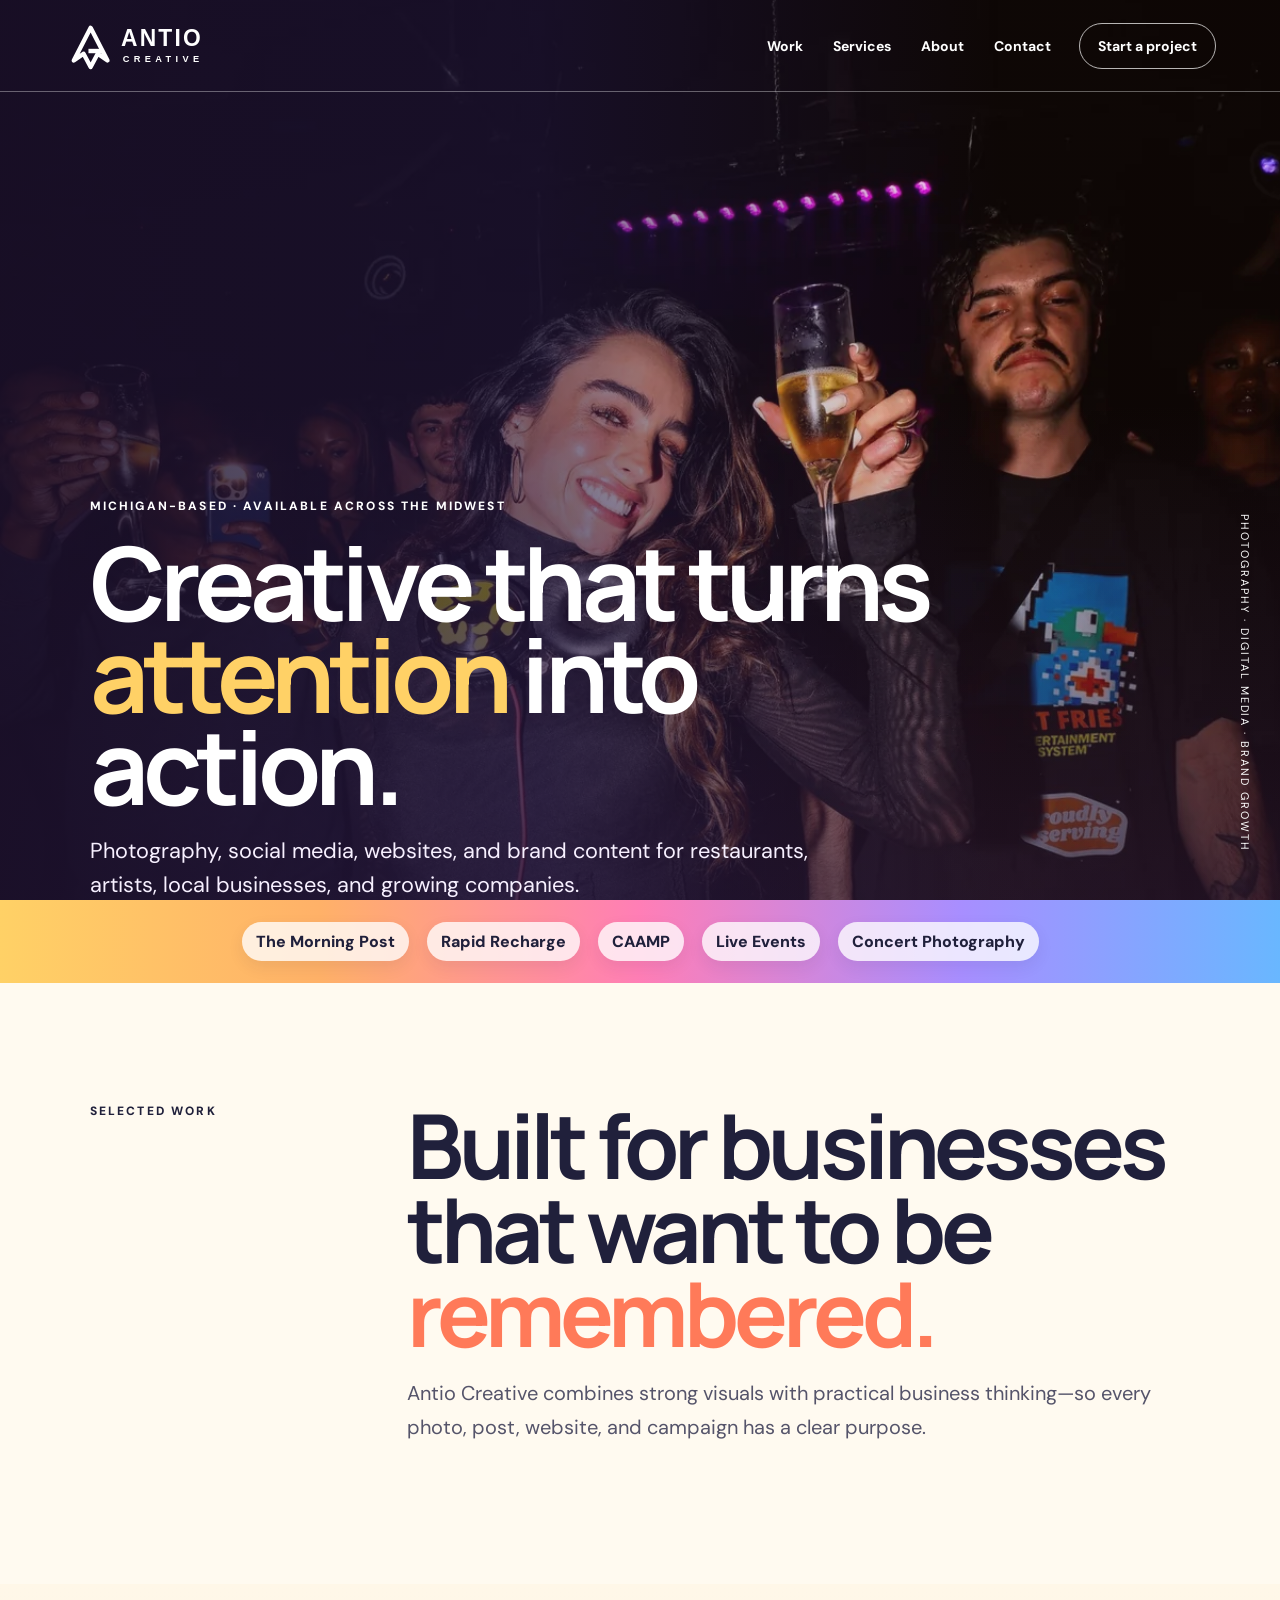
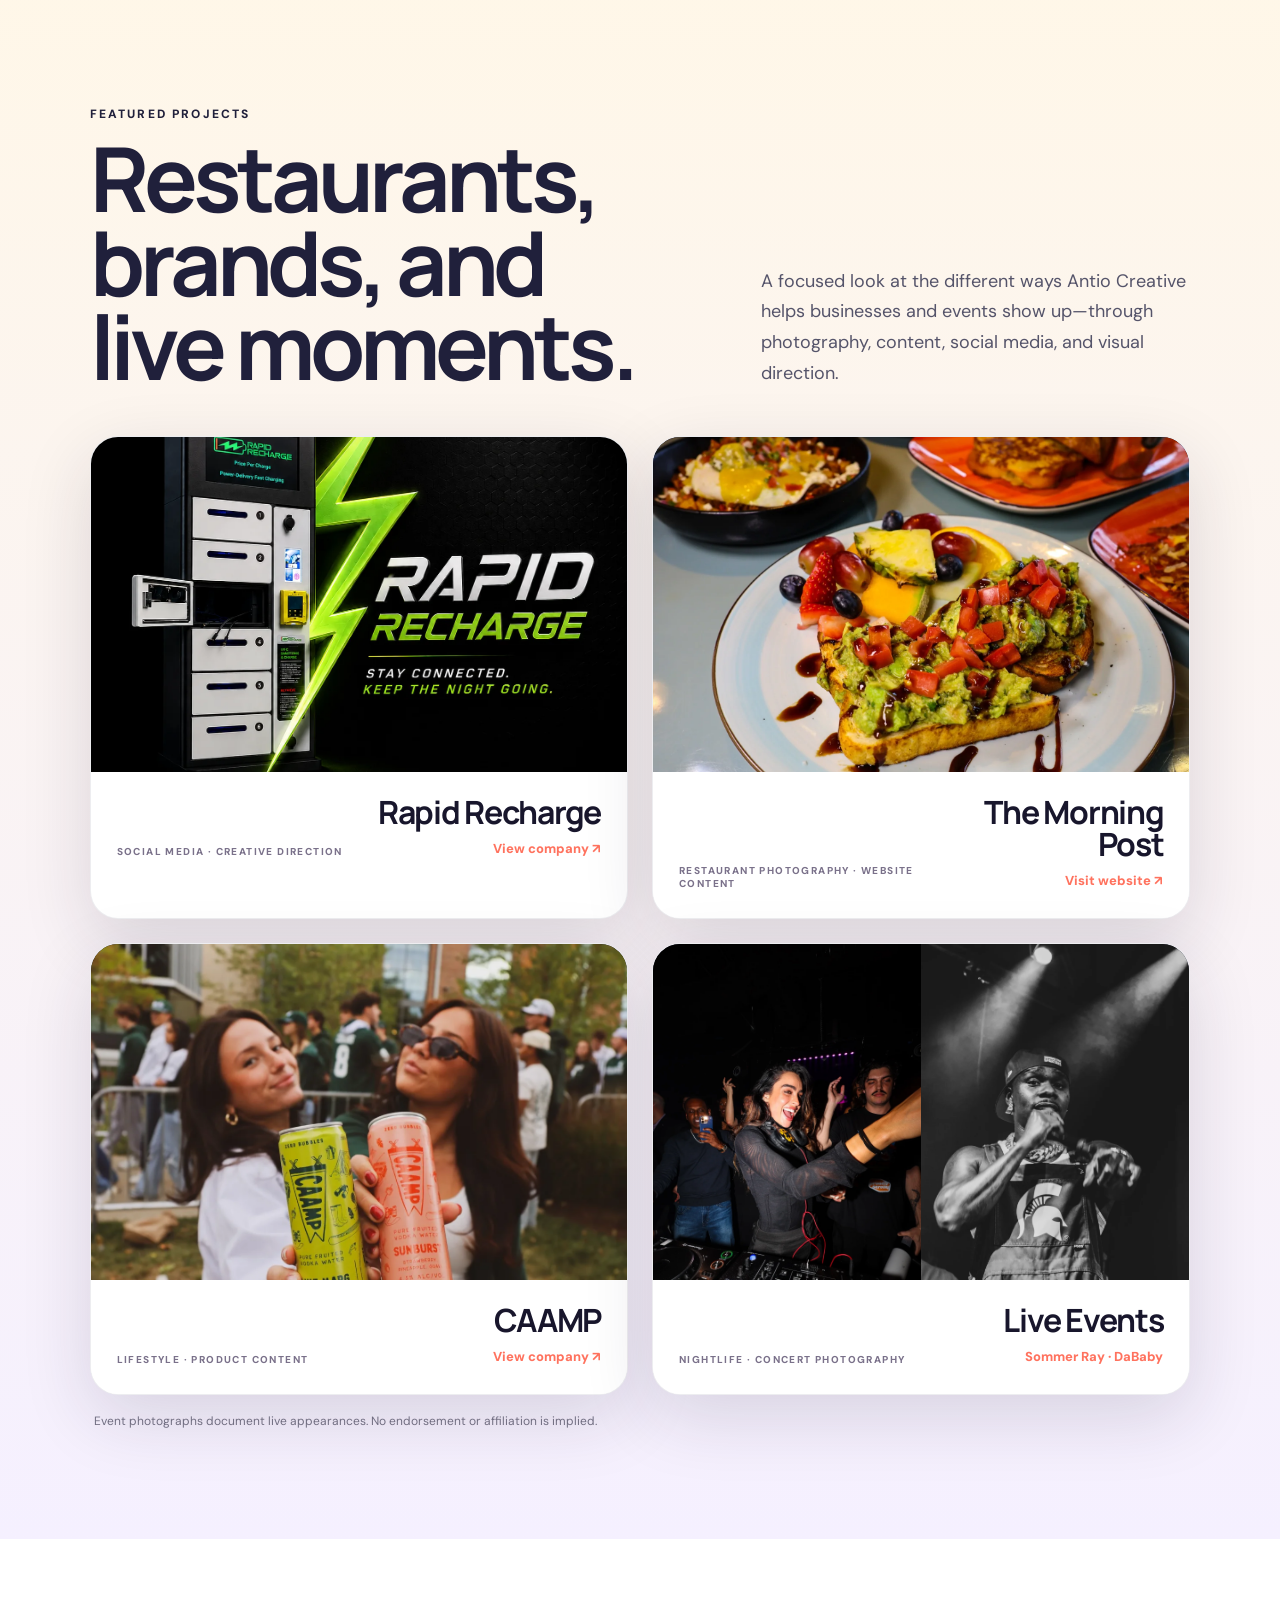
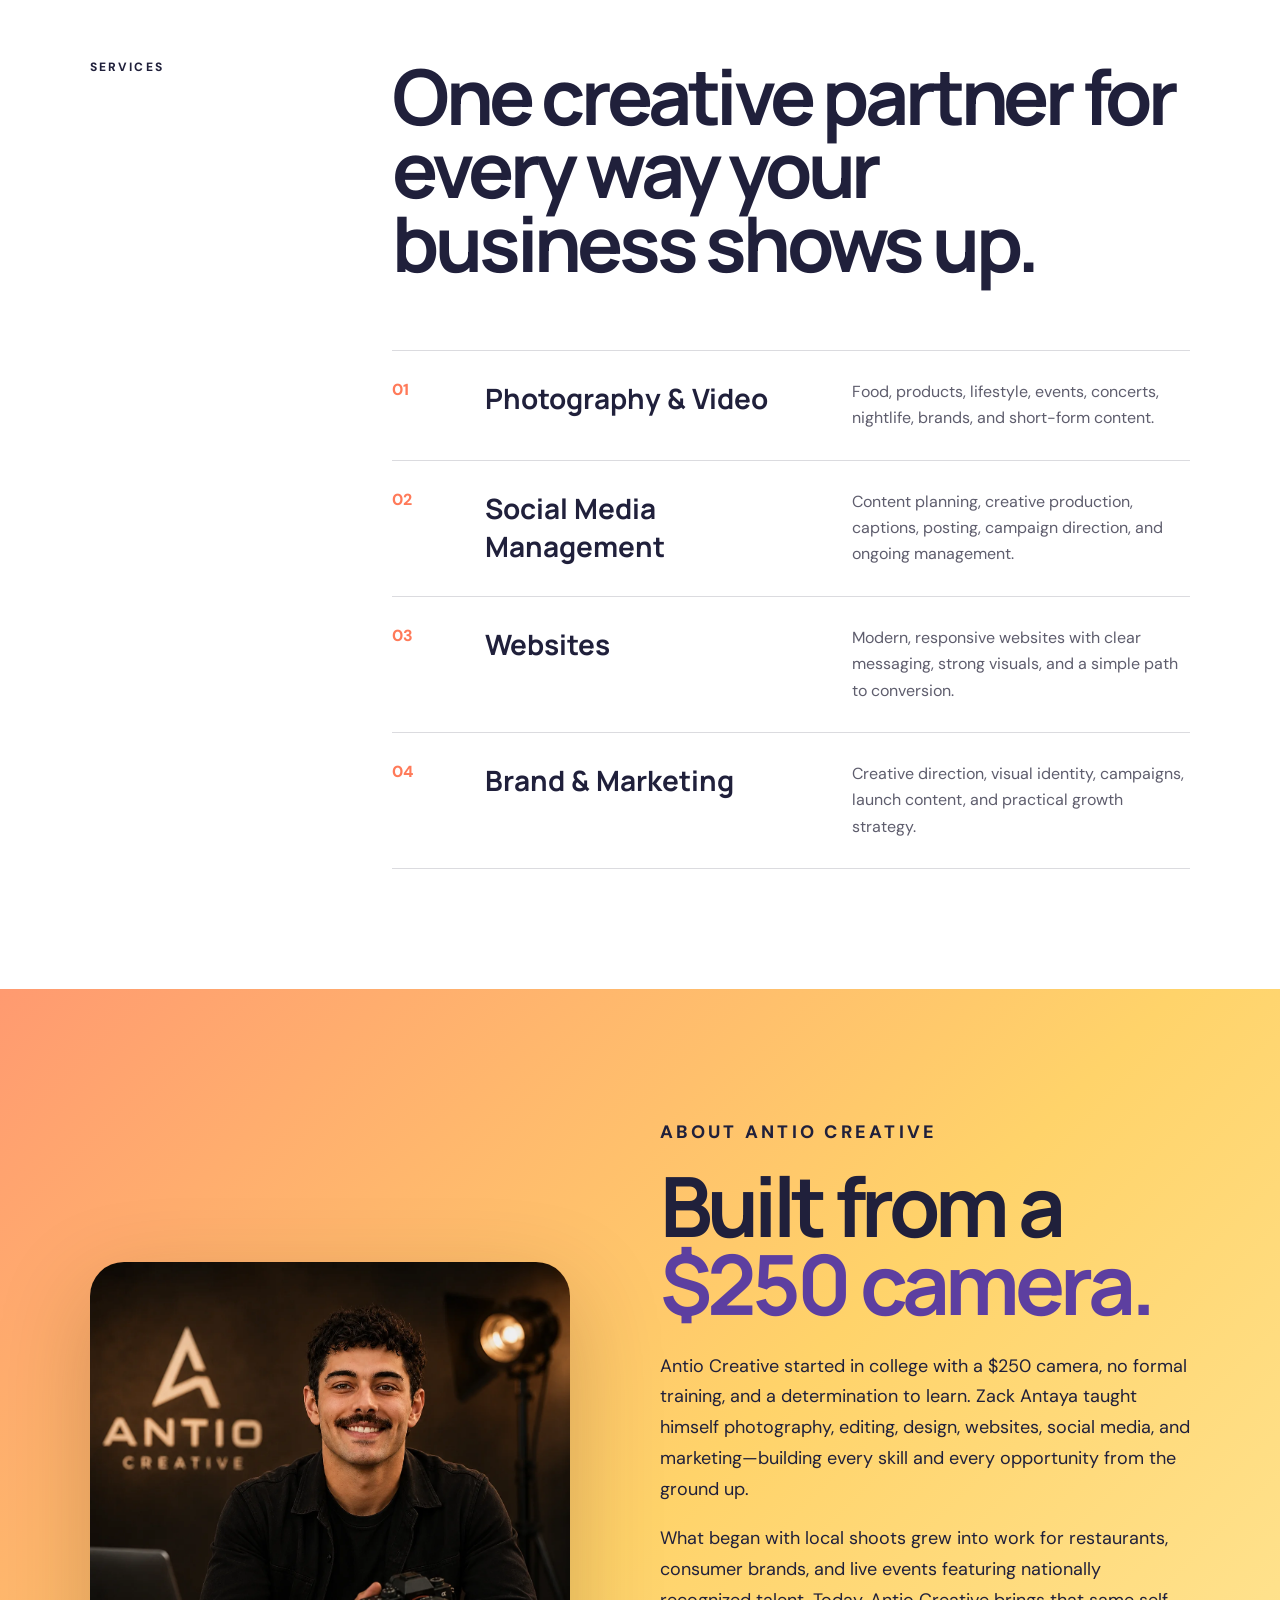
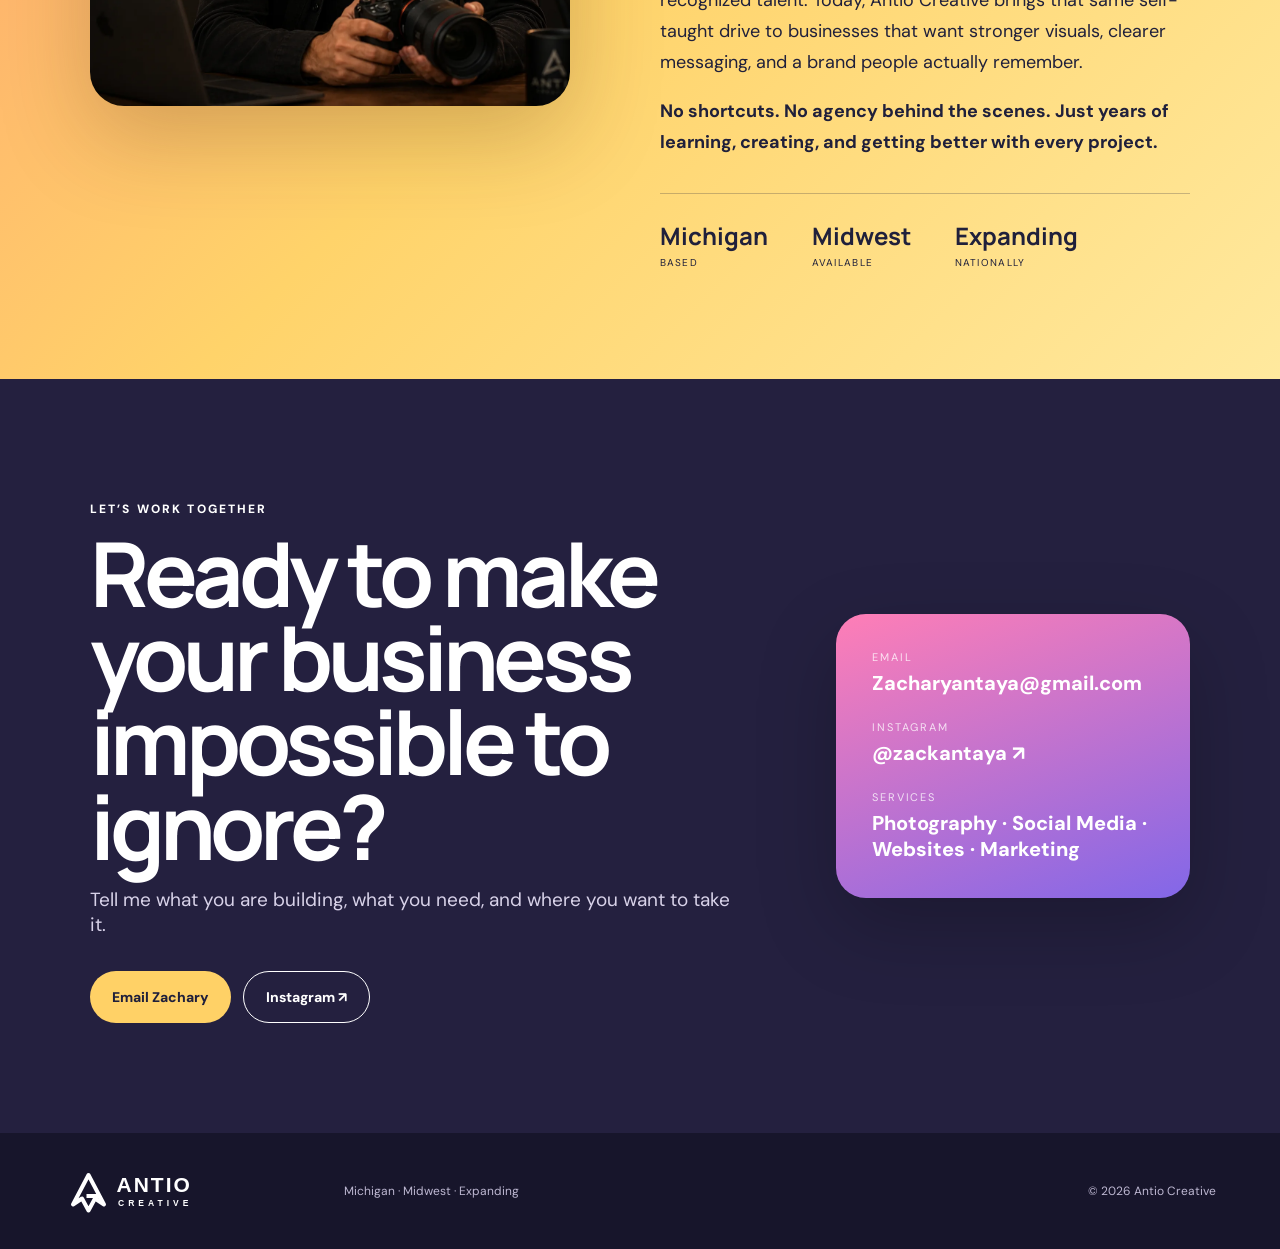
==== antio-creative-v2-6/index.html @ efa25df3 "Initial website upload Initial website upload" ====
<!doctype html>
<html lang="en">
<head>
  <meta charset="utf-8">
  <meta name="viewport" content="width=device-width, initial-scale=1">
  <meta name="description" content="Antio Creative is a Michigan-based creative studio specializing in photography, social media, websites, and brand growth.">
  <title>Antio Creative — Photography, Social Media & Web</title>
  <link rel="preconnect" href="https://fonts.googleapis.com">
  <link rel="preconnect" href="https://fonts.gstatic.com" crossorigin>
  <link href="https://fonts.googleapis.com/css2?family=DM+Sans:wght@400;500;600;700&family=Manrope:wght@500;600;700;800&display=swap" rel="stylesheet">
  <link rel="stylesheet" href="styles.css">
</head>
<body>
  <header class="site-header" id="top">
    <a class="logo" href="#top" aria-label="Antio Creative home">
      <img src="assets/logo/antio-logo.svg" alt="Antio Creative">
    </a>
    <button class="menu-toggle" type="button" aria-expanded="false" aria-controls="site-nav">Menu</button>
    <nav id="site-nav" class="site-nav" aria-label="Main navigation">
      <a href="#work">Work</a>
      <a href="#services">Services</a>
      <a href="#about">About</a>
      <a href="#contact">Contact</a>
    </nav>
    <a class="header-cta" href="mailto:Zacharyantaya@gmail.com">Start a project</a>
  </header>

  <main>
    <section class="hero">
      <div class="hero-media"><img src="assets/images/sommer-hero.webp" alt="Live event photography by Antio Creative"></div>
      <div class="hero-wash"></div>
      <div class="hero-copy reveal">
        <p class="eyebrow">Michigan-based · Available across the Midwest</p>
        <h1>Creative that turns <span>attention</span> into action.</h1>
        <p class="hero-lede">Photography, social media, websites, and brand content for restaurants, artists, local businesses, and growing companies.</p>
        <div class="actions">
          <a class="btn btn-primary" href="#work">Explore the work</a>
          <a class="btn btn-secondary" href="mailto:Zacharyantaya@gmail.com">Start a project</a>
        </div>
      </div>
      <div class="hero-badge">Photography · Digital Media · Brand Growth</div>
    </section>

    <section class="client-strip" aria-label="Featured work">
      <span>The Morning Post</span><span>Rapid Recharge</span><span>CAAMP</span><span>Live Events</span><span>Concert Photography</span>
    </section>

    <section class="intro section" id="work">
      <div class="section-kicker">Selected work</div>
      <div>
        <h2>Built for businesses that want to be <em>remembered.</em></h2>
        <p>Antio Creative combines strong visuals with practical business thinking—so every photo, post, website, and campaign has a clear purpose.</p>
      </div>
    </section>

    <section class="case case-featured">
      <div class="featured-intro reveal">
        <div>
          <p class="eyebrow">Featured projects</p>
          <h3>Restaurants, brands, and live moments.</h3>
        </div>
        <p>A focused look at the different ways Antio Creative helps businesses and events show up—through photography, content, social media, and visual direction.</p>
      </div>

      <div class="featured-project-grid featured-project-grid-all">
        <a class="project-card project-rapid reveal" href="https://rapidrecharge.co" target="_blank" rel="noopener">
          <div class="project-media project-media-contain project-media-rapid">
            <img src="assets/images/rapid-recharge.webp" alt="Rapid Recharge social media creative">
          </div>
          <div class="project-caption">
            <p>Social media · Creative direction</p>
            <div><h4>Rapid Recharge</h4><span>View company ↗</span></div>
          </div>
        </a>

        <a class="project-card project-morning reveal delay-1" href="https://themorningpostel.com" target="_blank" rel="noopener">
          <div class="project-media project-media-contain project-media-food">
            <img src="assets/images/morning-post-4.webp" alt="Food photography for The Morning Post in East Lansing">
          </div>
          <div class="project-caption">
            <p>Restaurant photography · Website content</p>
            <div><h4>The Morning Post</h4><span>Visit website ↗</span></div>
          </div>
        </a>

        <a class="project-card project-caamp reveal delay-1" href="https://cammpwater.com" target="_blank" rel="noopener">
          <div class="project-media project-media-contain project-media-caamp">
            <img src="assets/images/caamp.webp" alt="CAAMP lifestyle product photography">
          </div>
          <div class="project-caption">
            <p>Lifestyle · Product content</p>
            <div><h4>CAAMP</h4><span>View company ↗</span></div>
          </div>
        </a>

        <article class="project-card project-event reveal delay-2">
          <div class="project-media project-media-event project-media-split">
            <img src="assets/images/sommer-action.webp" alt="Sommer Ray DJing at a live event">
            <img src="assets/images/dababy-portrait.webp" alt="DaBaby performing in concert">
          </div>
          <div class="project-caption">
            <p>Nightlife · Concert photography</p>
            <div><h4>Live Events</h4><span>Sommer Ray · DaBaby</span></div>
          </div>
        </article>
      </div>
      <p class="event-disclaimer">Event photographs document live appearances. No endorsement or affiliation is implied.</p>
    </section>

    <section class="services section" id="services">
      <div class="section-kicker">Services</div>
      <div class="services-content">
        <h2>One creative partner for every way your business shows up.</h2>
        <div class="service-list">
          <article><span>01</span><h3>Photography & Video</h3><p>Food, products, lifestyle, events, concerts, nightlife, brands, and short-form content.</p></article>
          <article><span>02</span><h3>Social Media Management</h3><p>Content planning, creative production, captions, posting, campaign direction, and ongoing management.</p></article>
          <article><span>03</span><h3>Websites</h3><p>Modern, responsive websites with clear messaging, strong visuals, and a simple path to conversion.</p></article>
          <article><span>04</span><h3>Brand & Marketing</h3><p>Creative direction, visual identity, campaigns, launch content, and practical growth strategy.</p></article>
        </div>
      </div>
    </section>

    <section class="about" id="about">
      <div class="about-image reveal"><img src="assets/images/zack-studio.webp" alt="Zack Antaya, founder of Antio Creative, holding a camera"></div>
      <div class="about-copy reveal delay-1">
        <p class="eyebrow">About Antio Creative</p>
        <h2>Built from a <span>$250 camera.</span></h2>
        <p>Antio Creative started in college with a $250 camera, no formal training, and a determination to learn. Zack Antaya taught himself photography, editing, design, websites, social media, and marketing—building every skill and every opportunity from the ground up.</p>
        <p>What began with local shoots grew into work for restaurants, consumer brands, and live events featuring nationally recognized talent. Today, Antio Creative brings that same self-taught drive to businesses that want stronger visuals, clearer messaging, and a brand people actually remember.</p>
        <p class="about-note">No shortcuts. No agency behind the scenes. Just years of learning, creating, and getting better with every project.</p>
        <div class="about-meta"><div><strong>Michigan</strong><span>Based</span></div><div><strong>Midwest</strong><span>Available</span></div><div><strong>Expanding</strong><span>Nationally</span></div></div>
      </div>
    </section>

    <section class="contact" id="contact">
      <div class="contact-panel reveal">
        <p class="eyebrow">Let’s work together</p>
        <h2>Ready to make your business impossible to ignore?</h2>
        <p>Tell me what you are building, what you need, and where you want to take it.</p>
        <div class="actions"><a class="btn btn-primary" href="mailto:Zacharyantaya@gmail.com?subject=Antio%20Creative%20Project%20Inquiry">Email Zachary</a><a class="btn btn-secondary dark-btn" href="https://www.instagram.com/zackantaya/" target="_blank" rel="noopener">Instagram ↗</a></div>
      </div>
      <div class="contact-card reveal delay-1">
        <p>Email</p><a href="mailto:Zacharyantaya@gmail.com">Zacharyantaya@gmail.com</a>
        <p>Instagram</p><a href="https://www.instagram.com/zackantaya/" target="_blank" rel="noopener">@zackantaya ↗</a>
        <p>Services</p><span>Photography · Social Media · Websites · Marketing</span>
      </div>
    </section>
  </main>

  <footer><img src="assets/logo/antio-logo.svg" alt="Antio Creative"><p>Michigan · Midwest · Expanding</p><p>© <span id="year"></span> Antio Creative</p></footer>
  <script src="script.js"></script>
</body>
</html>
---- antio-creative-v2-6/styles.css ----
:root{--ink:#20203b;--cream:#fffaf0;--paper:#fffdf8;--orange:#ff7a59;--yellow:#ffd166;--pink:#ff7eb6;--blue:#69b7ff;--purple:#8267e8;--mint:#61d7b3;--line:rgba(32,32,59,.16);--shadow:0 22px 70px rgba(37,28,54,.14)}
*{box-sizing:border-box}html{scroll-behavior:smooth}body{margin:0;background:var(--paper);color:var(--ink);font-family:"DM Sans",sans-serif;overflow-x:hidden}img{display:block;max-width:100%}a{color:inherit}.site-header{position:absolute;z-index:20;inset:0 0 auto 0;height:92px;padding:0 5vw;display:flex;align-items:center;gap:28px;color:#fff;border-bottom:1px solid rgba(255,255,255,.35)}.logo{width:250px;color:#fff}.logo img{width:100%;filter:brightness(0) invert(1)}.site-nav{margin-left:auto;display:flex;gap:30px}.site-nav a,.header-cta{text-decoration:none;font-size:14px;font-weight:700}.header-cta{padding:13px 18px;border:1px solid rgba(255,255,255,.7);border-radius:999px}.menu-toggle{display:none;margin-left:auto;background:none;border:0;color:#fff;font:700 14px inherit}.hero{position:relative;height:100svh;min-height:720px;overflow:hidden;color:#fff}.hero-media,.hero-media img,.hero-wash{position:absolute;inset:0;width:100%;height:100%}.hero-media img{object-fit:cover;object-position:center 35%}.hero-wash{background:linear-gradient(90deg,rgba(27,16,42,.87) 0%,rgba(38,24,64,.6) 42%,rgba(255,122,89,.05) 78%),linear-gradient(0deg,rgba(32,18,48,.62),transparent 55%)}.hero-copy{position:absolute;z-index:2;left:7vw;top:54%;transform:translateY(-50%);max-width:900px}.eyebrow,.section-kicker{text-transform:uppercase;letter-spacing:.18em;font-size:12px;font-weight:800}.hero h1,.intro h2,.case h3,.services h2,.about h2,.contact h2{font-family:Manrope,sans-serif;letter-spacing:-.055em}.hero h1{font-size:clamp(58px,8vw,122px);line-height:.9;max-width:1000px;margin:22px 0}.hero h1 span{color:var(--yellow)}.hero-lede{font-size:clamp(18px,1.7vw,24px);line-height:1.55;max-width:720px;color:#f7f0ff}.actions{display:flex;gap:12px;flex-wrap:wrap;margin-top:34px}.btn{display:inline-flex;align-items:center;justify-content:center;padding:16px 22px;border-radius:999px;text-decoration:none;font-size:14px;font-weight:800;transition:.25s}.btn-primary{background:var(--yellow);color:var(--ink)}.btn-primary:hover{transform:translateY(-2px);background:#ffe18b}.btn-secondary{border:1px solid rgba(255,255,255,.75);color:#fff}.hero-badge{position:absolute;right:2.2vw;bottom:48px;z-index:3;writing-mode:vertical-rl;text-transform:uppercase;letter-spacing:.18em;font-size:11px}.client-strip{display:flex;justify-content:center;gap:18px;flex-wrap:wrap;padding:22px 5vw;background:linear-gradient(90deg,var(--yellow),#ffb168,var(--pink),#a88eff,var(--blue));font-weight:800}.client-strip span{background:rgba(255,255,255,.78);padding:9px 14px;border-radius:999px;box-shadow:0 6px 16px rgba(32,32,59,.08)}.section{padding:120px 7vw}.intro{display:grid;grid-template-columns:.6fr 1.7fr;gap:7vw;background:var(--cream)}.intro h2{font-size:clamp(50px,7vw,102px);line-height:.94;margin:0}.intro h2 em{font-style:normal;color:var(--orange)}.intro p{font-size:20px;line-height:1.7;max-width:720px;color:#55546a}.case{padding:110px 7vw}.case-head{display:grid;grid-template-columns:1.15fr .85fr;gap:7vw;align-items:end;margin-bottom:52px}.case h3{font-size:clamp(52px,7vw,100px);line-height:.94;margin:14px 0 0}.case-head p{font-size:18px;line-height:1.7}.text-link{font-weight:800;text-decoration:none;border-bottom:2px solid currentColor;padding-bottom:3px}.case-food{background:#fff}.food-grid{display:grid;grid-template-columns:1.1fr .9fr 1fr;grid-template-rows:330px 280px;gap:16px}.food-grid img{width:100%;height:100%;object-fit:cover;border-radius:26px;box-shadow:var(--shadow)}.food-grid img:first-child{grid-row:span 2}.food-grid img:nth-child(2){grid-column:span 2}.case-events{background:linear-gradient(145deg,#3f2c7d,#251d53 55%,#17142e);color:#fff}.case-head.light p{color:#ded7f2}.event-grid{display:grid;grid-template-columns:1.1fr .9fr;grid-template-rows:520px 520px;gap:18px}.event-card{margin:0;position:relative;border-radius:28px;overflow:hidden;background:#111;box-shadow:0 24px 80px rgba(0,0,0,.35)}.event-card img{width:100%;height:100%;object-fit:cover;transition:.6s}.event-card:hover img{transform:scale(1.025)}.event-card figcaption{position:absolute;left:18px;bottom:18px;background:rgba(18,16,38,.78);backdrop-filter:blur(8px);padding:10px 13px;border-radius:999px;font-size:11px;letter-spacing:.12em;text-transform:uppercase}.event-a{grid-row:span 2}.case-brands{background:linear-gradient(180deg,#fff7e8,#f7f2ff)}.brand-intro{max-width:1050px;margin-bottom:55px}.brand-intro h3 span{color:var(--purple)}.brand-intro>p:last-child{font-size:19px;line-height:1.7;max-width:760px;color:#55546a}.brand-grid{display:grid;grid-template-columns:1fr 1fr;gap:24px}.brand-card{display:block;text-decoration:none;background:#fff;border-radius:30px;overflow:hidden;box-shadow:var(--shadow);transition:.25s}.brand-card:hover{transform:translateY(-5px)}.brand-image{aspect-ratio:1/1;overflow:hidden;background:#eee}.brand-image img{width:100%;height:100%;object-fit:cover}.brand-copy{padding:28px}.brand-copy p{margin:0;text-transform:uppercase;letter-spacing:.17em;font-size:12px;font-weight:800;color:var(--purple)}.brand-copy h4{font-family:Manrope,sans-serif;font-size:27px;line-height:1.25;margin:12px 0 24px}.brand-copy span{font-weight:800}.services{display:grid;grid-template-columns:.55fr 1.45fr;background:#fff}.services-content h2{font-size:clamp(48px,6vw,90px);line-height:.96;margin:0}.service-list{margin-top:70px}.service-list article{display:grid;grid-template-columns:65px 1fr 1fr;gap:28px;border-top:1px solid var(--line);padding:28px 0}.service-list article:last-child{border-bottom:1px solid var(--line)}.service-list span{font-weight:800;color:var(--orange)}.service-list h3{font-family:Manrope,sans-serif;font-size:28px;margin:0}.service-list p{margin:0;line-height:1.65;color:#5e5d6d}.about{padding:110px 7vw;background:linear-gradient(135deg,#ff9a70 0%,#ffd36a 52%,#ffe99e 100%);display:grid;grid-template-columns:.95fr 1.05fr;gap:7vw;align-items:center}.about-image img{width:100%;border-radius:34px;box-shadow:0 30px 90px rgba(81,42,20,.25)}.about h2{font-size:clamp(52px,6.5vw,96px);line-height:.94;margin:14px 0 28px}.about h2 span{color:#5d3fa0}.about-copy>p{font-size:18px;line-height:1.72}.about-note{font-weight:700}.about-meta{display:flex;gap:44px;border-top:1px solid rgba(32,32,59,.25);padding-top:25px;margin-top:35px}.about-meta div{display:flex;flex-direction:column}.about-meta strong{font-family:Manrope;font-size:24px}.about-meta span{text-transform:uppercase;letter-spacing:.13em;font-size:10px;margin-top:4px}.contact{padding:110px 7vw;background:#24203f;color:#fff;display:grid;grid-template-columns:1.3fr .7fr;gap:7vw;align-items:center}.contact h2{font-size:clamp(52px,7vw,102px);line-height:.94;margin:14px 0}.contact-panel>p:not(.eyebrow){font-size:19px;color:#d8d2e9}.dark-btn{border-color:#fff}.contact-card{background:linear-gradient(160deg,var(--pink),var(--purple));border-radius:30px;padding:36px;box-shadow:0 28px 80px rgba(0,0,0,.22)}.contact-card p{font-size:11px;text-transform:uppercase;letter-spacing:.16em;margin:24px 0 6px;opacity:.78}.contact-card p:first-child{margin-top:0}.contact-card a,.contact-card span{display:block;font-size:20px;font-weight:800;text-decoration:none;overflow-wrap:anywhere}footer{padding:34px 5vw;background:#17152b;color:#fff;display:grid;grid-template-columns:250px 1fr auto;align-items:center;gap:30px}footer img{width:230px;filter:brightness(0) invert(1)}footer p{margin:0;font-size:12px;color:#beb8d2}.reveal{opacity:0;transform:translateY(26px);transition:opacity .75s ease,transform .75s ease}.reveal.in{opacity:1;transform:none}.delay-1{transition-delay:.12s}.delay-2{transition-delay:.22s}
@media(max-width:920px){.site-nav,.header-cta{display:none}.menu-toggle{display:block}.site-nav.open{display:flex;position:absolute;top:72px;left:4vw;right:4vw;flex-direction:column;background:#fff;color:var(--ink);padding:22px;border-radius:18px;box-shadow:var(--shadow)}.site-header{height:72px}.logo{width:205px}.hero-copy{left:6vw;right:6vw}.hero h1{font-size:13vw}.hero-badge{display:none}.intro,.case-head,.services,.about,.contact{grid-template-columns:1fr}.intro{gap:30px}.food-grid{grid-template-columns:1fr 1fr;grid-template-rows:320px 260px 260px}.food-grid img:first-child{grid-row:auto}.food-grid img:nth-child(2){grid-column:auto}.event-grid{grid-template-columns:1fr 1fr;grid-template-rows:560px 480px}.event-a{grid-row:auto}.brand-grid{grid-template-columns:1fr}.services-content{margin-top:30px}.service-list article{grid-template-columns:50px 1fr}.service-list p{grid-column:2}.about-image{max-width:700px}.contact-card{max-width:620px}footer{grid-template-columns:220px 1fr}footer p:last-child{display:none}}
@media(max-width:620px){.hero{min-height:700px}.hero-media img{object-position:62% center}.hero-copy{top:56%}.hero h1{font-size:16vw}.hero-lede{font-size:17px}.section,.case,.about,.contact{padding:82px 5vw}.client-strip{justify-content:flex-start;overflow:auto;flex-wrap:nowrap}.intro h2,.case h3,.services h2,.about h2,.contact h2{font-size:14vw}.food-grid{grid-template-columns:1fr;grid-template-rows:repeat(6,330px)}.event-grid{grid-template-columns:1fr;grid-template-rows:repeat(4,520px)}.brand-copy h4{font-size:23px}.service-list article{grid-template-columns:35px 1fr;gap:14px}.about-meta{gap:20px;flex-wrap:wrap}.contact-card a,.contact-card span{font-size:17px}footer{grid-template-columns:1fr}footer p{display:none}}

/* Final layout fixes: prevent overflow and eliminate empty grid cells */
.intro > *,
.case-head > *,
.services > *,
.about > *,
.contact > *,
.food-grid > *,
.event-grid > *,
.brand-grid > * { min-width: 0; }

.intro h2,
.intro p,
.case h3,
.brand-intro h3,
.services-content h2,
.about h2,
.contact h2 {
  max-width: 100%;
  overflow-wrap: anywhere;
}

.intro {
  grid-template-columns: minmax(150px, .45fr) minmax(0, 1.55fr);
}

.food-grid {
  grid-template-columns: repeat(3, minmax(0, 1fr));
  grid-template-rows: repeat(2, 360px);
  grid-auto-flow: row;
}
.food-grid img:first-child,
.food-grid img:nth-child(2) {
  grid-row: auto;
  grid-column: auto;
}

.event-grid {
  grid-template-columns: repeat(2, minmax(0, 1fr));
  grid-template-rows: repeat(2, 560px);
  grid-auto-flow: row;
}
.event-a { grid-row: auto; }

@media(max-width:920px){
  .intro { grid-template-columns: 1fr; }
  .food-grid {
    grid-template-columns: repeat(2, minmax(0, 1fr));
    grid-template-rows: repeat(3, 330px);
  }
  .event-grid {
    grid-template-columns: repeat(2, minmax(0, 1fr));
    grid-template-rows: repeat(2, 500px);
  }
}

@media(max-width:620px){
  .food-grid {
    grid-template-columns: 1fr;
    grid-template-rows: repeat(6, 330px);
  }
  .event-grid {
    grid-template-columns: 1fr;
    grid-template-rows: repeat(4, 500px);
  }
}

/* Featured case studies — full images, no forced crops */
.case-featured{background:linear-gradient(180deg,#fff7e8 0%,#f5f0ff 100%)}
.featured-intro{display:grid;grid-template-columns:1.15fr .85fr;gap:7vw;align-items:end;margin-bottom:48px}
.featured-intro>p{font-size:18px;line-height:1.7;color:#55546a;margin:0}
.featured-project-grid-all{display:grid;grid-template-columns:1fr 1fr;gap:24px}
.project-card{display:flex;flex-direction:column;overflow:hidden;border-radius:28px;background:#fff;color:#18162c;text-decoration:none;box-shadow:var(--shadow);border:1px solid rgba(31,27,68,.08);transition:transform .28s ease,box-shadow .28s ease}
.project-card:hover{transform:translateY(-5px);box-shadow:0 24px 60px rgba(31,27,68,.16)}
.project-rapid{grid-column:1 / -1}
.project-media{position:relative;display:flex;align-items:center;justify-content:center;overflow:hidden;width:100%}
.project-media img{display:block;width:100%;height:100%;object-fit:contain;transition:transform .55s ease}
.project-card:hover .project-media img{transform:scale(1.015)}
.project-media-rapid{height:570px;background:radial-gradient(circle at 70% 35%,#243a16 0,#10130f 52%,#080908 100%);padding:24px}
.project-media-food{height:430px;background:#e9f0ef;padding:18px}
.project-media-caamp{height:430px;background:linear-gradient(135deg,#ffe26f,#ff947d);padding:18px}
.project-media-event{height:650px;background:linear-gradient(160deg,#15122d,#2a1c55);padding:18px}
.project-media-event img{object-position:center}
.project-caption{display:flex;justify-content:space-between;gap:28px;align-items:flex-end;padding:24px 26px 28px;background:#fff}
.project-caption>p{margin:0;text-transform:uppercase;letter-spacing:.14em;font-size:10px;font-weight:800;color:#7a718a}
.project-caption>div{text-align:right}
.project-caption h4{font-family:Manrope,sans-serif;font-size:clamp(26px,2.5vw,40px);line-height:1;margin:0 0 9px;letter-spacing:-.04em}
.project-caption span{font-size:13px;font-weight:800;color:#ff725e}
.event-disclaimer{font-size:12px;color:#706d80;margin:18px 4px 0}

@media(max-width:920px){
  .featured-intro{grid-template-columns:1fr;gap:24px}
  .project-media-rapid{height:480px}
  .project-media-food,.project-media-caamp{height:360px}
  .project-media-event{height:560px}
}
@media(max-width:700px){
  .featured-project-grid-all{grid-template-columns:1fr}
  .project-rapid{grid-column:1}
  .project-media-rapid{height:390px;padding:14px}
  .project-media-food,.project-media-caamp{height:340px;padding:12px}
  .project-media-event{height:520px;padding:12px}
  .project-caption{align-items:flex-start;flex-direction:column;gap:14px;padding:20px}
  .project-caption>div{text-align:left}
}


/* Balanced featured projects: equal visual weight and edge-to-edge imagery */
.featured-project-grid-all{
  grid-template-columns:repeat(2,minmax(0,1fr));
  align-items:stretch;
}
.project-rapid{grid-column:auto}
.project-media,
.project-media-rapid,
.project-media-food,
.project-media-caamp,
.project-media-event{
  height:auto;
  aspect-ratio:16/10;
  padding:0;
  background:#17142e;
}
.project-media img{
  width:100%;
  height:100%;
  object-fit:cover;
  transform:none;
}
.project-card:hover .project-media img{transform:scale(1.025)}
.project-media-rapid img{object-position:center}
.project-media-food img{object-position:center 58%}
.project-media-caamp img{object-position:center 48%}
.project-media-split{
  display:grid;
  grid-template-columns:1fr 1fr;
  gap:0;
}
.project-media-split img:first-child{object-position:center 32%}
.project-media-split img:last-child{object-position:center 18%}
.project-media-split img{min-width:0}

@media(max-width:620px){
  .featured-project-grid-all{grid-template-columns:1fr}
  .project-media,
  .project-media-rapid,
  .project-media-food,
  .project-media-caamp,
  .project-media-event{aspect-ratio:4/3;height:auto;padding:0}
  .project-media-split{aspect-ratio:16/11}
}
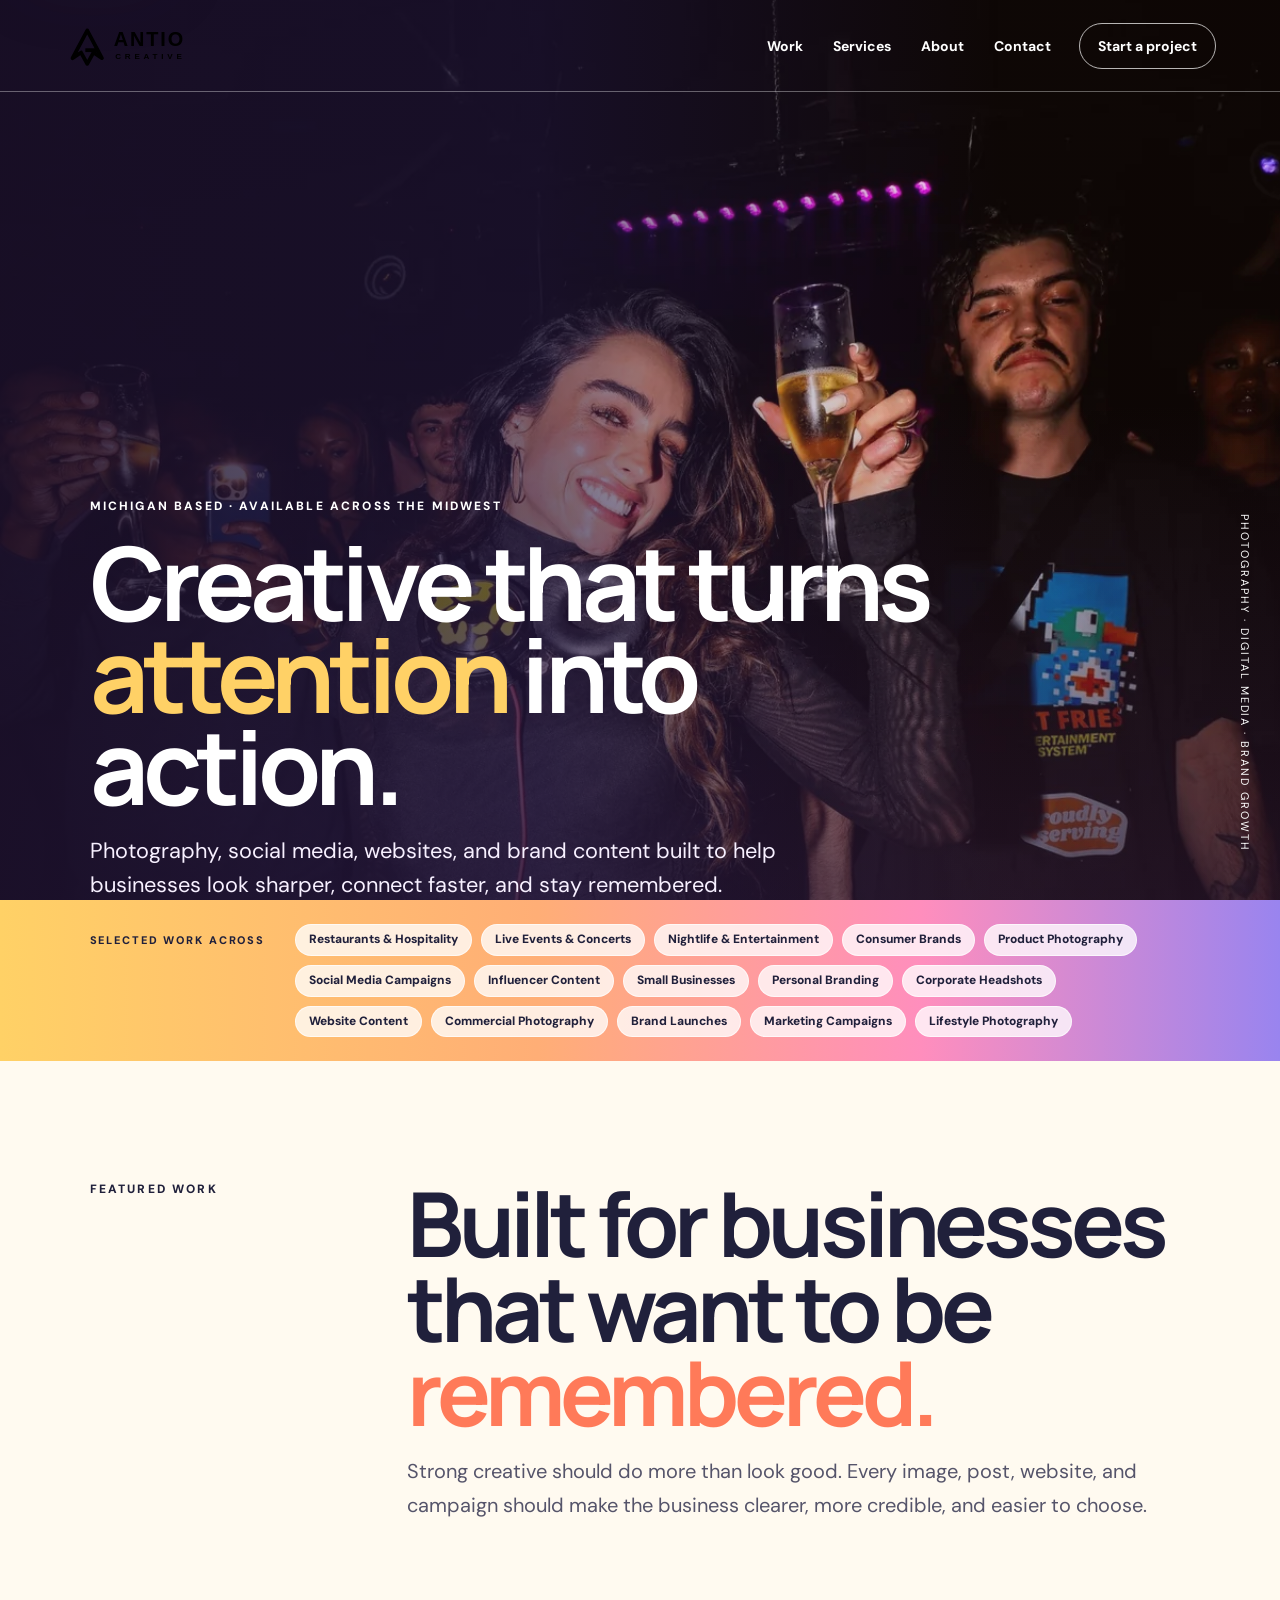
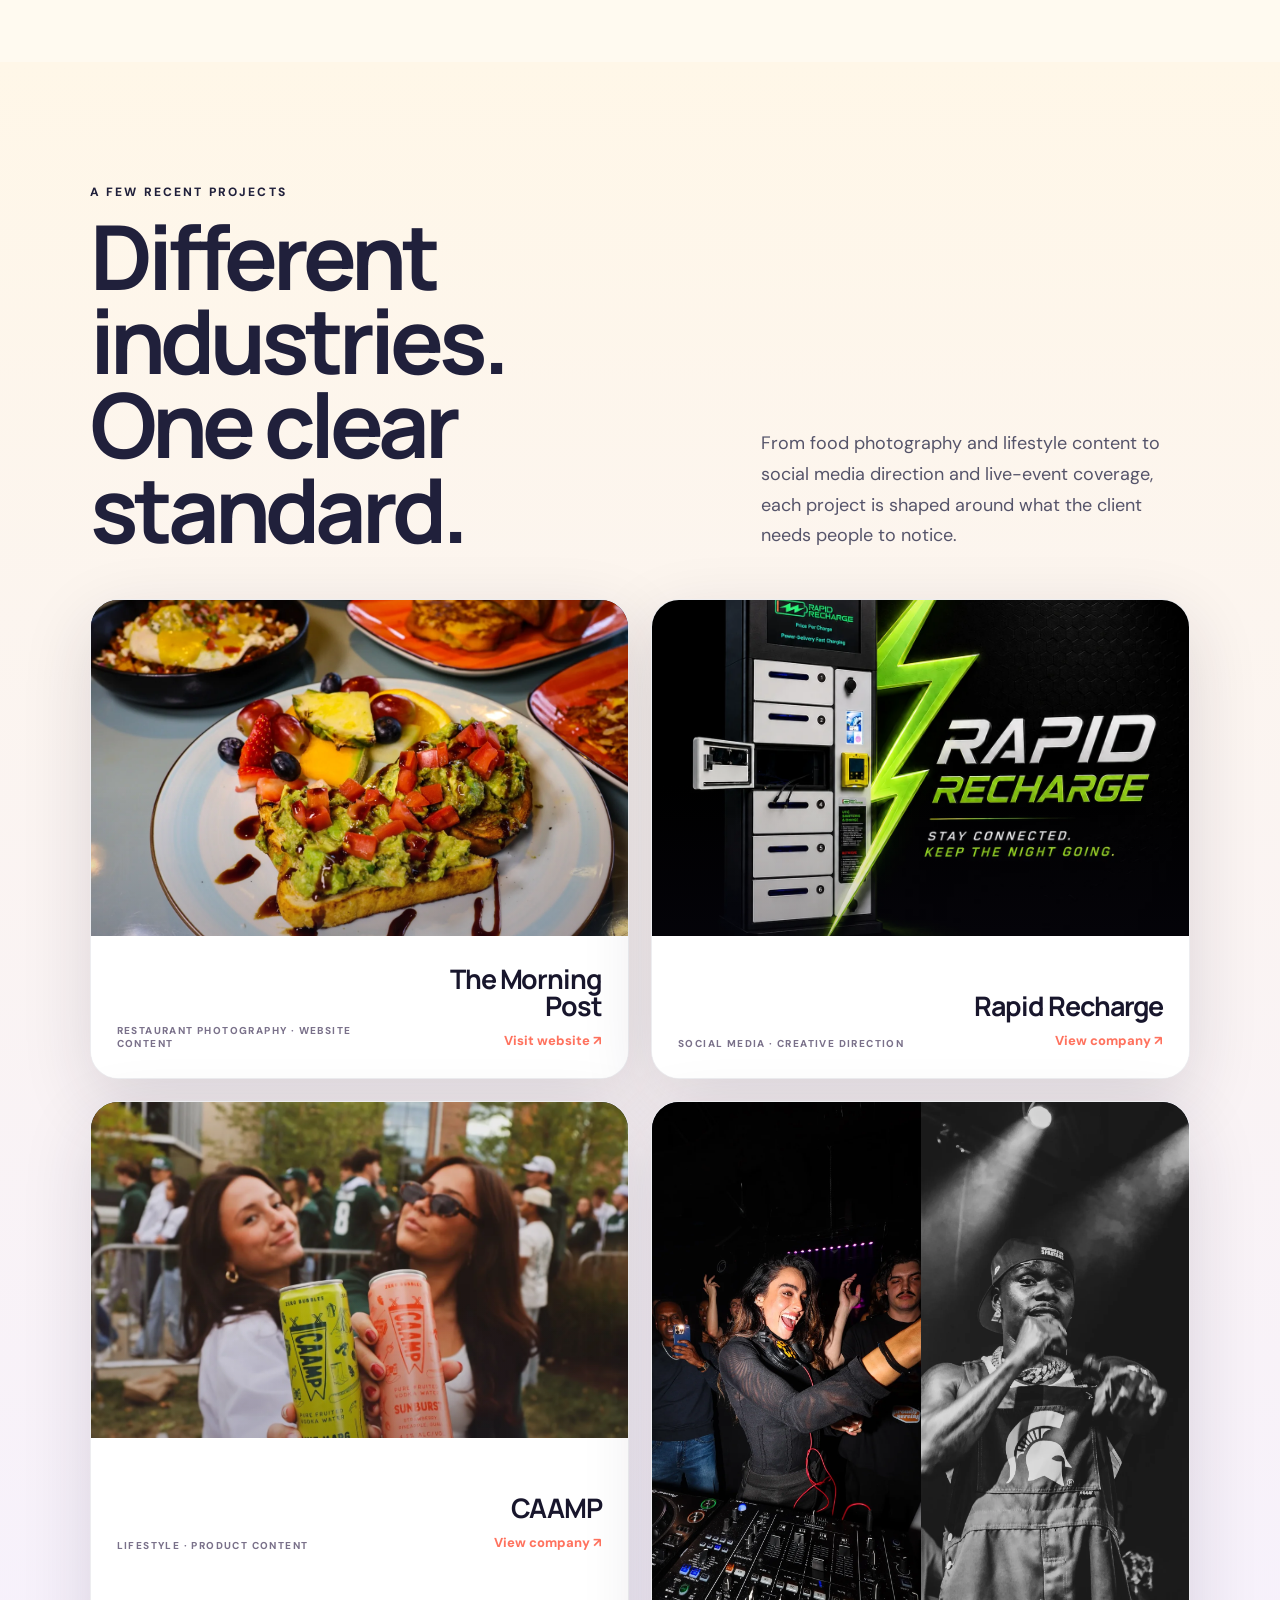
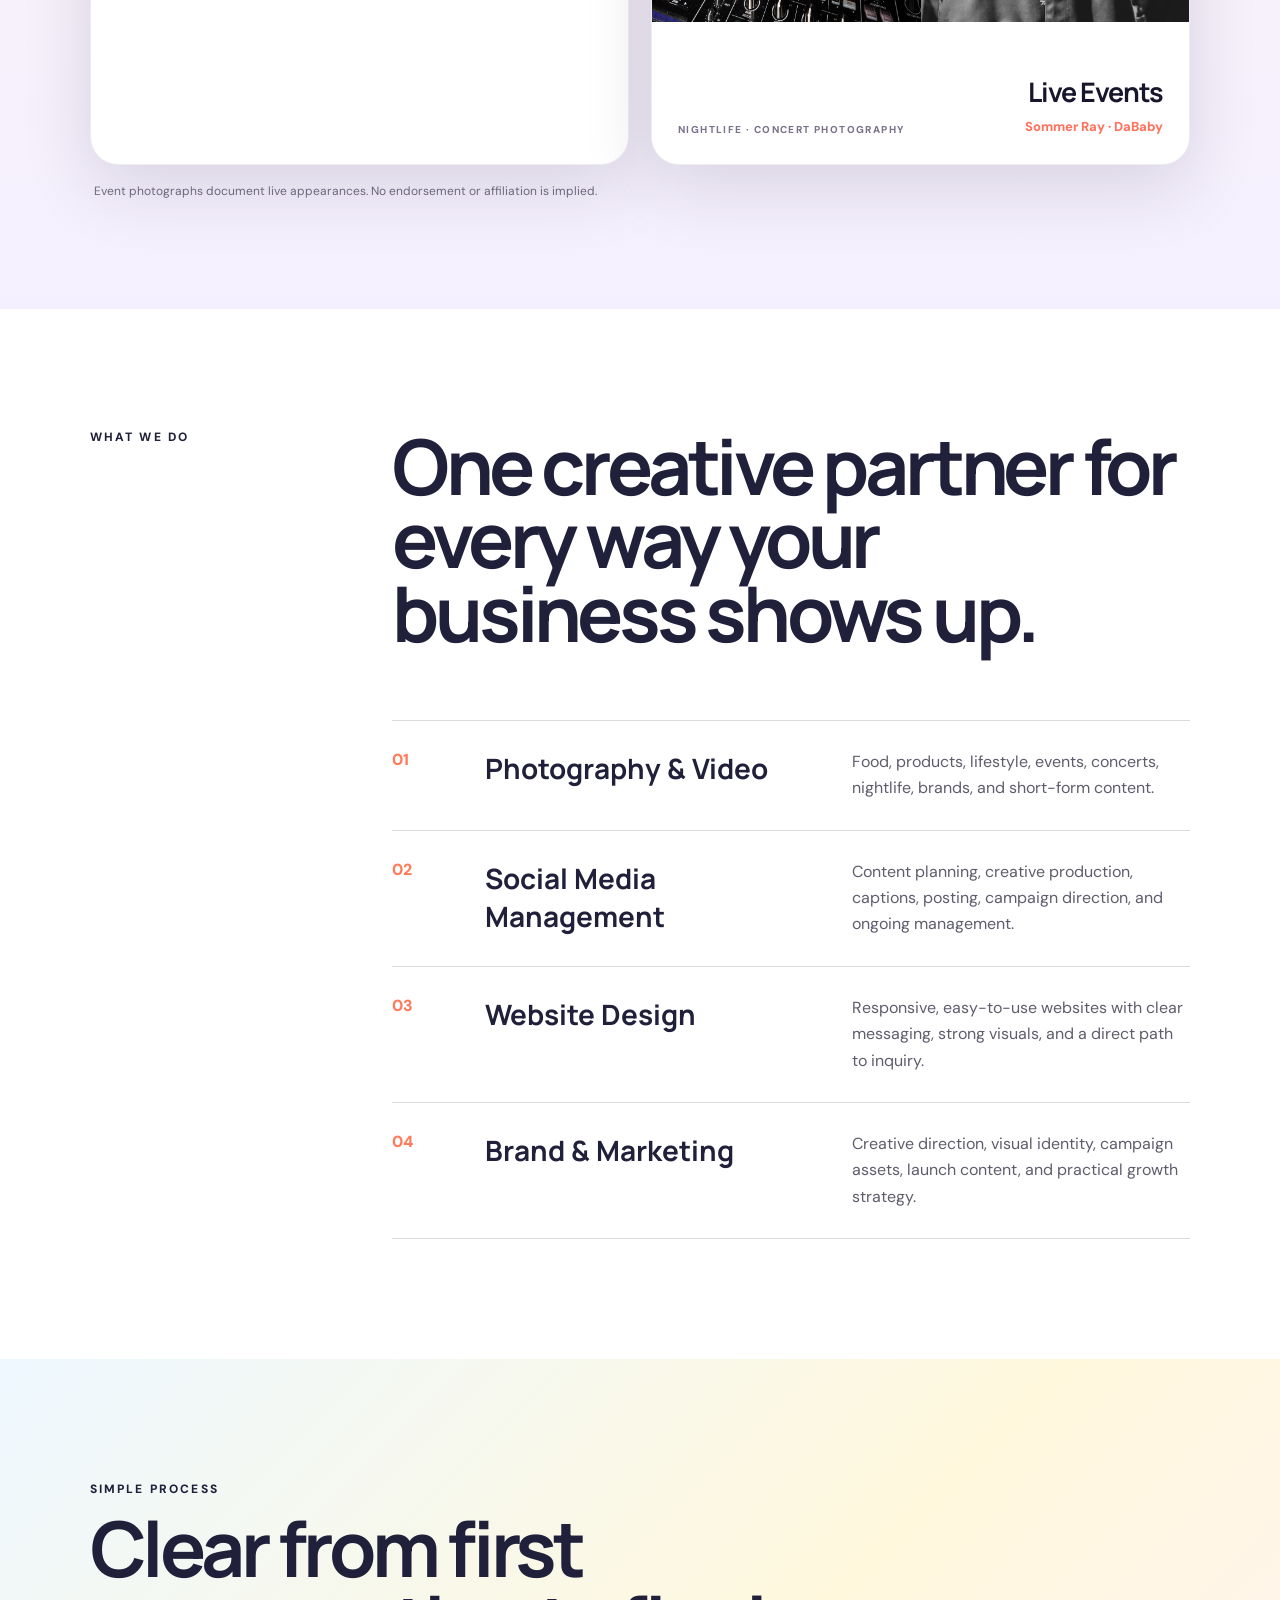
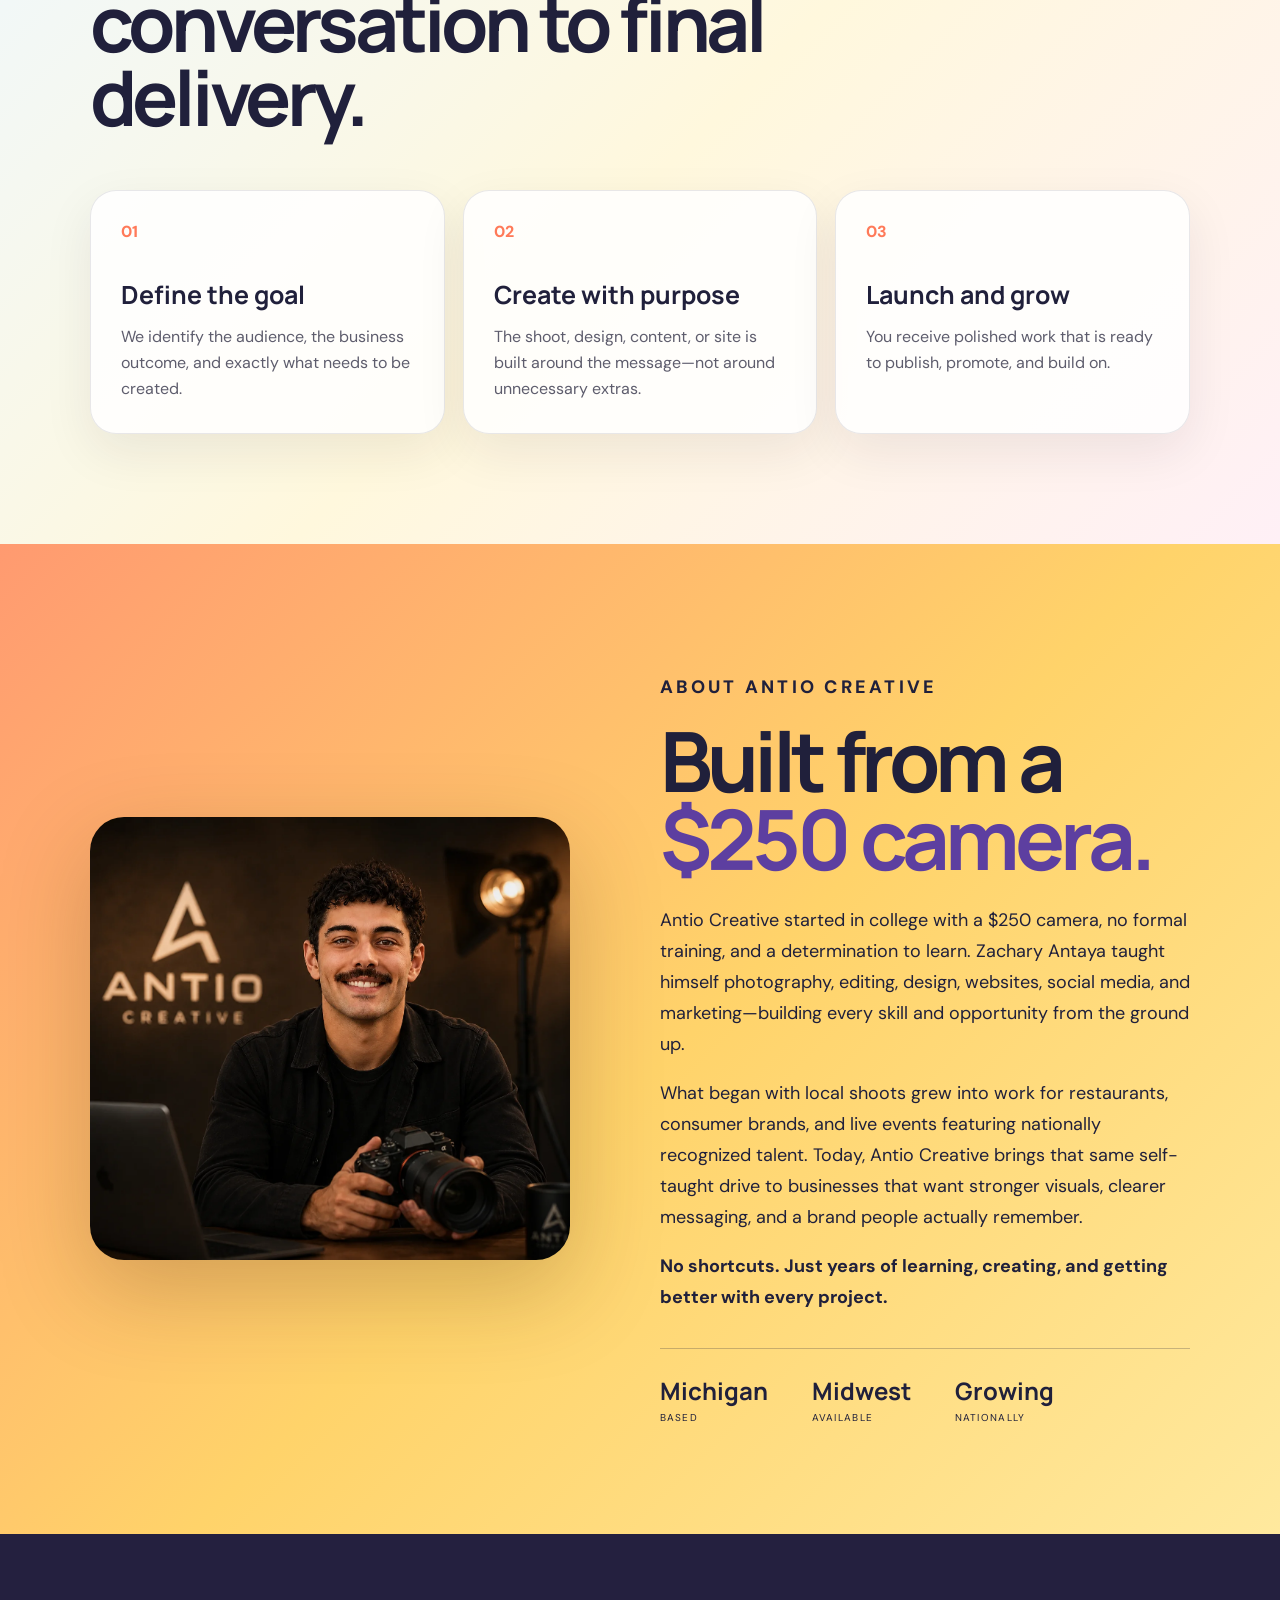
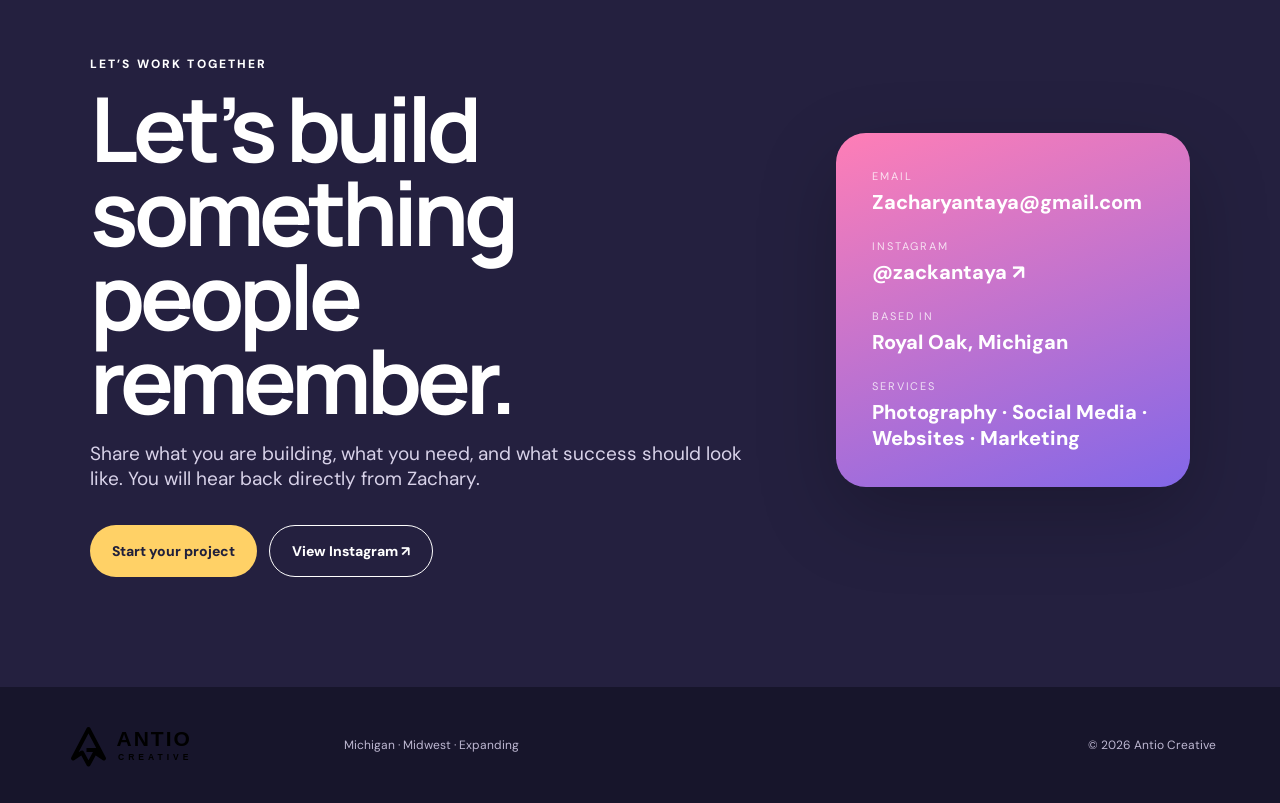
==== commit 1d6901de: "new new" ====
--- a/antio-creative-v2-6/index.html
+++ b/antio-creative-v2-6/index.html
@@ -3,14 +3,36 @@
 <head>
   <meta charset="utf-8">
   <meta name="viewport" content="width=device-width, initial-scale=1">
-  <meta name="description" content="Antio Creative is a Michigan-based creative studio specializing in photography, social media, websites, and brand growth.">
-  <title>Antio Creative — Photography, Social Media & Web</title>
+  <meta name="theme-color" content="#241f46">
+  <meta name="description" content="Antio Creative helps Michigan and Midwest businesses stand out through photography, social media, website design, and brand content.">
+  <meta property="og:title" content="Antio Creative — Creative that turns attention into action">
+  <meta property="og:description" content="Photography, social media, websites, and brand content for restaurants, local businesses, artists, and growing companies.">
+  <meta property="og:type" content="website">
+  <meta property="og:url" content="https://antiocreative.com/">
+  <meta property="og:image" content="https://antiocreative.com/assets/images/sommer-hero.webp">
+  <meta name="twitter:card" content="summary_large_image">
+  <title>Antio Creative | Photography, Social Media & Websites in Michigan</title>
+  <link rel="icon" href="assets/logo/favicon.svg" type="image/svg+xml">
   <link rel="preconnect" href="https://fonts.googleapis.com">
   <link rel="preconnect" href="https://fonts.gstatic.com" crossorigin>
   <link href="https://fonts.googleapis.com/css2?family=DM+Sans:wght@400;500;600;700&family=Manrope:wght@500;600;700;800&display=swap" rel="stylesheet">
   <link rel="stylesheet" href="styles.css">
+  <script type="application/ld+json">
+  {
+    "@context":"https://schema.org",
+    "@type":"ProfessionalService",
+    "name":"Antio Creative",
+    "url":"https://antiocreative.com/",
+    "email":"mailto:Zacharyantaya@gmail.com",
+    "areaServed":["Michigan","Midwest United States"],
+    "founder":{"@type":"Person","name":"Zachary Antaya"},
+    "sameAs":["https://www.instagram.com/zackantaya/"],
+    "description":"Photography, social media management, website design, and brand content for businesses and live events."
+  }
+  </script>
 </head>
 <body>
+  <a class="skip-link" href="#main">Skip to content</a>
   <header class="site-header" id="top">
     <a class="logo" href="#top" aria-label="Antio Creative home">
       <img src="assets/logo/antio-logo.svg" alt="Antio Creative">
@@ -22,50 +44,77 @@
       <a href="#about">About</a>
       <a href="#contact">Contact</a>
     </nav>
-    <a class="header-cta" href="mailto:Zacharyantaya@gmail.com">Start a project</a>
+    <a class="header-cta" href="mailto:Zacharyantaya@gmail.com?subject=Antio%20Creative%20Project%20Inquiry">Start a project</a>
   </header>
 
-  <main>
-    <section class="hero">
-      <div class="hero-media"><img src="assets/images/sommer-hero.webp" alt="Live event photography by Antio Creative"></div>
+  <main id="main">
+    <section class="hero" aria-labelledby="hero-title">
+      <div class="hero-media"><img src="assets/images/sommer-hero.webp" alt="Live event photography captured by Antio Creative" fetchpriority="high"></div>
       <div class="hero-wash"></div>
       <div class="hero-copy reveal">
-        <p class="eyebrow">Michigan-based · Available across the Midwest</p>
-        <h1>Creative that turns <span>attention</span> into action.</h1>
-        <p class="hero-lede">Photography, social media, websites, and brand content for restaurants, artists, local businesses, and growing companies.</p>
+        <p class="eyebrow">Michigan based · Available across the Midwest</p>
+        <h1 id="hero-title">Creative that turns <span>attention</span> into action.</h1>
+        <p class="hero-lede">Photography, social media, websites, and brand content built to help businesses look sharper, connect faster, and stay remembered.</p>
         <div class="actions">
           <a class="btn btn-primary" href="#work">Explore the work</a>
-          <a class="btn btn-secondary" href="mailto:Zacharyantaya@gmail.com">Start a project</a>
+          <a class="btn btn-secondary" href="mailto:Zacharyantaya@gmail.com?subject=Antio%20Creative%20Project%20Inquiry">Start a project</a>
         </div>
       </div>
       <div class="hero-badge">Photography · Digital Media · Brand Growth</div>
     </section>
 
-    <section class="client-strip" aria-label="Featured work">
-      <span>The Morning Post</span><span>Rapid Recharge</span><span>CAAMP</span><span>Live Events</span><span>Concert Photography</span>
+    <section class="proof-strip" aria-label="Selected industries and creative work">
+      <p>Selected work across</p>
+      <div>
+        <span>Restaurants &amp; Hospitality</span>
+        <span>Live Events &amp; Concerts</span>
+        <span>Nightlife &amp; Entertainment</span>
+        <span>Consumer Brands</span>
+        <span>Product Photography</span>
+        <span>Social Media Campaigns</span>
+        <span>Influencer Content</span>
+        <span>Small Businesses</span>
+        <span>Personal Branding</span>
+        <span>Corporate Headshots</span>
+        <span>Website Content</span>
+        <span>Commercial Photography</span>
+        <span>Brand Launches</span>
+        <span>Marketing Campaigns</span>
+        <span>Lifestyle Photography</span>
+      </div>
     </section>
 
     <section class="intro section" id="work">
-      <div class="section-kicker">Selected work</div>
+      <div class="section-kicker">Featured work</div>
       <div>
         <h2>Built for businesses that want to be <em>remembered.</em></h2>
-        <p>Antio Creative combines strong visuals with practical business thinking—so every photo, post, website, and campaign has a clear purpose.</p>
-      </div>
-    </section>
-
-    <section class="case case-featured">
+        <p>Strong creative should do more than look good. Every image, post, website, and campaign should make the business clearer, more credible, and easier to choose.</p>
+      </div>
+    </section>
+
+    <section class="case case-featured" aria-label="Featured projects">
       <div class="featured-intro reveal">
         <div>
-          <p class="eyebrow">Featured projects</p>
-          <h3>Restaurants, brands, and live moments.</h3>
-        </div>
-        <p>A focused look at the different ways Antio Creative helps businesses and events show up—through photography, content, social media, and visual direction.</p>
+          <p class="eyebrow">A few recent projects</p>
+          <h3>Different industries. One clear standard.</h3>
+        </div>
+        <p>From food photography and lifestyle content to social media direction and live-event coverage, each project is shaped around what the client needs people to notice.</p>
       </div>
 
       <div class="featured-project-grid featured-project-grid-all">
-        <a class="project-card project-rapid reveal" href="https://rapidrecharge.co" target="_blank" rel="noopener">
-          <div class="project-media project-media-contain project-media-rapid">
-            <img src="assets/images/rapid-recharge.webp" alt="Rapid Recharge social media creative">
+        <a class="project-card project-morning reveal" href="https://themorningpostel.com" target="_blank" rel="noopener">
+          <div class="project-media project-media-food">
+            <img src="assets/images/morning-post-4.webp" alt="Food photography for The Morning Post in East Lansing" loading="lazy">
+          </div>
+          <div class="project-caption">
+            <p>Restaurant photography · Website content</p>
+            <div><h4>The Morning Post</h4><span>Visit website ↗</span></div>
+          </div>
+        </a>
+
+        <a class="project-card project-rapid reveal delay-1" href="https://rapidrecharge.co" target="_blank" rel="noopener">
+          <div class="project-media project-media-rapid">
+            <img src="assets/images/rapid-recharge.webp" alt="Rapid Recharge branded social media creative" loading="lazy">
           </div>
           <div class="project-caption">
             <p>Social media · Creative direction</p>
@@ -73,19 +122,9 @@
           </div>
         </a>
 
-        <a class="project-card project-morning reveal delay-1" href="https://themorningpostel.com" target="_blank" rel="noopener">
-          <div class="project-media project-media-contain project-media-food">
-            <img src="assets/images/morning-post-4.webp" alt="Food photography for The Morning Post in East Lansing">
-          </div>
-          <div class="project-caption">
-            <p>Restaurant photography · Website content</p>
-            <div><h4>The Morning Post</h4><span>Visit website ↗</span></div>
-          </div>
-        </a>
-
         <a class="project-card project-caamp reveal delay-1" href="https://cammpwater.com" target="_blank" rel="noopener">
-          <div class="project-media project-media-contain project-media-caamp">
-            <img src="assets/images/caamp.webp" alt="CAAMP lifestyle product photography">
+          <div class="project-media project-media-caamp">
+            <img src="assets/images/caamp.webp" alt="CAAMP lifestyle product photography" loading="lazy">
           </div>
           <div class="project-caption">
             <p>Lifestyle · Product content</p>
@@ -95,8 +134,8 @@
 
         <article class="project-card project-event reveal delay-2">
           <div class="project-media project-media-event project-media-split">
-            <img src="assets/images/sommer-action.webp" alt="Sommer Ray DJing at a live event">
-            <img src="assets/images/dababy-portrait.webp" alt="DaBaby performing in concert">
+            <img src="assets/images/sommer-action.webp" alt="Sommer Ray DJing at a live event" loading="lazy">
+            <img src="assets/images/dababy-portrait.webp" alt="DaBaby performing in concert" loading="lazy">
           </div>
           <div class="project-caption">
             <p>Nightlife · Concert photography</p>
@@ -108,46 +147,66 @@
     </section>
 
     <section class="services section" id="services">
-      <div class="section-kicker">Services</div>
+      <div class="section-kicker">What we do</div>
       <div class="services-content">
         <h2>One creative partner for every way your business shows up.</h2>
         <div class="service-list">
           <article><span>01</span><h3>Photography & Video</h3><p>Food, products, lifestyle, events, concerts, nightlife, brands, and short-form content.</p></article>
           <article><span>02</span><h3>Social Media Management</h3><p>Content planning, creative production, captions, posting, campaign direction, and ongoing management.</p></article>
-          <article><span>03</span><h3>Websites</h3><p>Modern, responsive websites with clear messaging, strong visuals, and a simple path to conversion.</p></article>
-          <article><span>04</span><h3>Brand & Marketing</h3><p>Creative direction, visual identity, campaigns, launch content, and practical growth strategy.</p></article>
-        </div>
+          <article><span>03</span><h3>Website Design</h3><p>Responsive, easy-to-use websites with clear messaging, strong visuals, and a direct path to inquiry.</p></article>
+          <article><span>04</span><h3>Brand & Marketing</h3><p>Creative direction, visual identity, campaign assets, launch content, and practical growth strategy.</p></article>
+        </div>
+      </div>
+    </section>
+
+    <section class="process" aria-label="How projects work">
+      <div class="process-heading reveal">
+        <p class="eyebrow">Simple process</p>
+        <h2>Clear from first conversation to final delivery.</h2>
+      </div>
+      <div class="process-grid">
+        <article class="reveal"><span>01</span><h3>Define the goal</h3><p>We identify the audience, the business outcome, and exactly what needs to be created.</p></article>
+        <article class="reveal delay-1"><span>02</span><h3>Create with purpose</h3><p>The shoot, design, content, or site is built around the message—not around unnecessary extras.</p></article>
+        <article class="reveal delay-2"><span>03</span><h3>Launch and grow</h3><p>You receive polished work that is ready to publish, promote, and build on.</p></article>
       </div>
     </section>
 
     <section class="about" id="about">
-      <div class="about-image reveal"><img src="assets/images/zack-studio.webp" alt="Zack Antaya, founder of Antio Creative, holding a camera"></div>
+      <div class="about-image reveal"><img src="assets/images/zack-studio.webp" alt="Zachary Antaya, founder of Antio Creative, holding a camera" loading="lazy"></div>
       <div class="about-copy reveal delay-1">
         <p class="eyebrow">About Antio Creative</p>
         <h2>Built from a <span>$250 camera.</span></h2>
-        <p>Antio Creative started in college with a $250 camera, no formal training, and a determination to learn. Zack Antaya taught himself photography, editing, design, websites, social media, and marketing—building every skill and every opportunity from the ground up.</p>
+        <p>Antio Creative started in college with a $250 camera, no formal training, and a determination to learn. Zachary Antaya taught himself photography, editing, design, websites, social media, and marketing—building every skill and opportunity from the ground up.</p>
         <p>What began with local shoots grew into work for restaurants, consumer brands, and live events featuring nationally recognized talent. Today, Antio Creative brings that same self-taught drive to businesses that want stronger visuals, clearer messaging, and a brand people actually remember.</p>
-        <p class="about-note">No shortcuts. No agency behind the scenes. Just years of learning, creating, and getting better with every project.</p>
-        <div class="about-meta"><div><strong>Michigan</strong><span>Based</span></div><div><strong>Midwest</strong><span>Available</span></div><div><strong>Expanding</strong><span>Nationally</span></div></div>
+        <p class="about-note">No shortcuts. Just years of learning, creating, and getting better with every project.</p>
+        <div class="about-meta"><div><strong>Michigan</strong><span>Based</span></div><div><strong>Midwest</strong><span>Available</span></div><div><strong>Growing</strong><span>Nationally</span></div></div>
       </div>
     </section>
 
     <section class="contact" id="contact">
       <div class="contact-panel reveal">
         <p class="eyebrow">Let’s work together</p>
-        <h2>Ready to make your business impossible to ignore?</h2>
-        <p>Tell me what you are building, what you need, and where you want to take it.</p>
-        <div class="actions"><a class="btn btn-primary" href="mailto:Zacharyantaya@gmail.com?subject=Antio%20Creative%20Project%20Inquiry">Email Zachary</a><a class="btn btn-secondary dark-btn" href="https://www.instagram.com/zackantaya/" target="_blank" rel="noopener">Instagram ↗</a></div>
-      </div>
-      <div class="contact-card reveal delay-1">
+        <h2>Let’s build something people remember.</h2>
+        <p>Share what you are building, what you need, and what success should look like. You will hear back directly from Zachary.</p>
+        <div class="actions">
+          <a class="btn btn-primary" href="mailto:Zacharyantaya@gmail.com?subject=Antio%20Creative%20Project%20Inquiry&body=Business%20name%3A%0AProject%20type%3A%0ATimeline%3A%0ABudget%20range%3A%0AWhat%20do%20you%20need%3F%0A">Start your project</a>
+          <a class="btn btn-secondary dark-btn" href="https://www.instagram.com/zackantaya/" target="_blank" rel="noopener">View Instagram ↗</a>
+        </div>
+      </div>
+      <aside class="contact-card reveal delay-1" aria-label="Contact details">
         <p>Email</p><a href="mailto:Zacharyantaya@gmail.com">Zacharyantaya@gmail.com</a>
         <p>Instagram</p><a href="https://www.instagram.com/zackantaya/" target="_blank" rel="noopener">@zackantaya ↗</a>
+        <p>Based in</p><span>Royal Oak, Michigan</span>
         <p>Services</p><span>Photography · Social Media · Websites · Marketing</span>
-      </div>
+      </aside>
     </section>
   </main>
 
-  <footer><img src="assets/logo/antio-logo.svg" alt="Antio Creative"><p>Michigan · Midwest · Expanding</p><p>© <span id="year"></span> Antio Creative</p></footer>
+  <footer>
+    <img src="assets/logo/antio-logo.svg" alt="Antio Creative">
+    <p>Michigan · Midwest · Expanding</p>
+    <p>© <span id="year"></span> Antio Creative</p>
+  </footer>
   <script src="script.js"></script>
 </body>
 </html>
--- a/antio-creative-v2-6/styles.css
+++ b/antio-creative-v2-6/styles.css
@@ -153,3 +153,67 @@
   .project-media-event{aspect-ratio:4/3;height:auto;padding:0}
   .project-media-split{aspect-ratio:16/11}
 }
+
+/* Final polish pass */
+.skip-link{position:fixed;left:16px;top:-80px;z-index:100;background:#fff;color:var(--ink);padding:12px 16px;border-radius:10px;font-weight:800;text-decoration:none;box-shadow:var(--shadow)}
+.skip-link:focus{top:16px}
+.site-header{transition:background .25s ease,backdrop-filter .25s ease,border-color .25s ease}
+.site-header.scrolled{position:fixed;background:rgba(30,25,57,.9);backdrop-filter:blur(16px);border-color:rgba(255,255,255,.12)}
+.logo{width:218px}.logo img,footer img{filter:none;color:#fff}
+.logo img{height:auto}
+.site-nav a{position:relative}.site-nav a::after{content:"";position:absolute;left:0;right:100%;bottom:-7px;height:2px;background:var(--yellow);transition:right .22s ease}.site-nav a:hover::after{right:0}
+.header-cta:hover{background:#fff;color:var(--ink)}
+.proof-strip{padding:25px 7vw;background:linear-gradient(90deg,#ffd166,#ffae76 42%,#ff8ebd 72%,#9984ef);display:grid;grid-template-columns:auto 1fr;align-items:center;gap:30px}.proof-strip p{margin:0;text-transform:uppercase;letter-spacing:.17em;font-size:11px;font-weight:800}.proof-strip div{display:flex;gap:12px;flex-wrap:wrap}.proof-strip span{background:rgba(255,255,255,.78);border:1px solid rgba(255,255,255,.65);padding:9px 14px;border-radius:999px;font-size:13px;font-weight:800}
+.featured-project-grid-all{gap:22px}.project-card{isolation:isolate}.project-media::after{content:"";position:absolute;inset:0;background:linear-gradient(180deg,transparent 55%,rgba(20,16,43,.2));pointer-events:none}.project-media-split::after{display:none}.project-caption{min-height:142px}.project-caption h4{font-size:clamp(25px,2.1vw,36px)}
+.process{padding:110px 7vw;background:linear-gradient(135deg,#eef8ff,#fff8dd 52%,#fff0f6)}.process-heading{max-width:900px}.process-heading h2{font-family:Manrope,sans-serif;font-size:clamp(48px,6vw,88px);line-height:.97;letter-spacing:-.055em;margin:14px 0 55px}.process-grid{display:grid;grid-template-columns:repeat(3,minmax(0,1fr));gap:18px}.process-grid article{background:rgba(255,255,255,.85);border:1px solid rgba(32,32,59,.1);border-radius:26px;padding:30px;box-shadow:0 18px 50px rgba(37,28,54,.08)}.process-grid span{font-weight:800;color:var(--orange)}.process-grid h3{font-family:Manrope,sans-serif;font-size:25px;margin:35px 0 12px}.process-grid p{margin:0;line-height:1.65;color:#5e5d6d}
+.btn:focus-visible,.site-nav a:focus-visible,.header-cta:focus-visible,.project-card:focus-visible,.contact-card a:focus-visible{outline:3px solid var(--yellow);outline-offset:4px}
+@media (prefers-reduced-motion:reduce){html{scroll-behavior:auto}.reveal{opacity:1;transform:none;transition:none}.project-card,.project-media img,.btn,.site-header{transition:none}}
+@media(max-width:920px){.proof-strip{grid-template-columns:1fr;gap:13px}.process-grid{grid-template-columns:1fr}.project-caption{min-height:0}.logo{width:190px}}
+@media(max-width:620px){.proof-strip{padding:20px 5vw}.proof-strip div{flex-wrap:nowrap;overflow-x:auto;padding-bottom:4px}.proof-strip span{white-space:nowrap}.process{padding:82px 5vw}.process-heading h2{font-size:14vw}.site-header.scrolled{position:fixed}}
+
+/* Live Events card — remove empty top band and force edge-to-edge imagery */
+.project-media-event.project-media-split{
+  display:grid;
+  grid-template-columns:repeat(2,minmax(0,1fr));
+  align-items:stretch;
+  justify-items:stretch;
+  height:520px;
+  aspect-ratio:auto;
+  padding:0;
+  margin:0;
+  gap:0;
+  overflow:hidden;
+  line-height:0;
+  background:#17142e;
+}
+.project-media-event.project-media-split img{
+  display:block;
+  width:100%;
+  max-width:none;
+  height:100%;
+  min-height:100%;
+  margin:0;
+  padding:0;
+  align-self:stretch;
+  justify-self:stretch;
+  object-fit:cover;
+}
+.project-media-event.project-media-split img:first-child{object-position:center 35%}
+.project-media-event.project-media-split img:last-child{object-position:center 18%}
+
+@media(max-width:920px){
+  .project-media-event.project-media-split{height:460px;aspect-ratio:auto}
+}
+@media(max-width:620px){
+  .project-media-event.project-media-split{height:350px;aspect-ratio:auto}
+}
+
+/* Selected-work bar: compact category tags */
+.proof-strip{align-items:start;padding-top:24px;padding-bottom:24px}
+.proof-strip p{padding-top:9px;white-space:nowrap}
+.proof-strip div{gap:9px}
+.proof-strip span{padding:8px 13px;font-size:12px;line-height:1.15}
+@media(max-width:620px){
+  .proof-strip{align-items:center}
+  .proof-strip p{padding-top:0}
+}
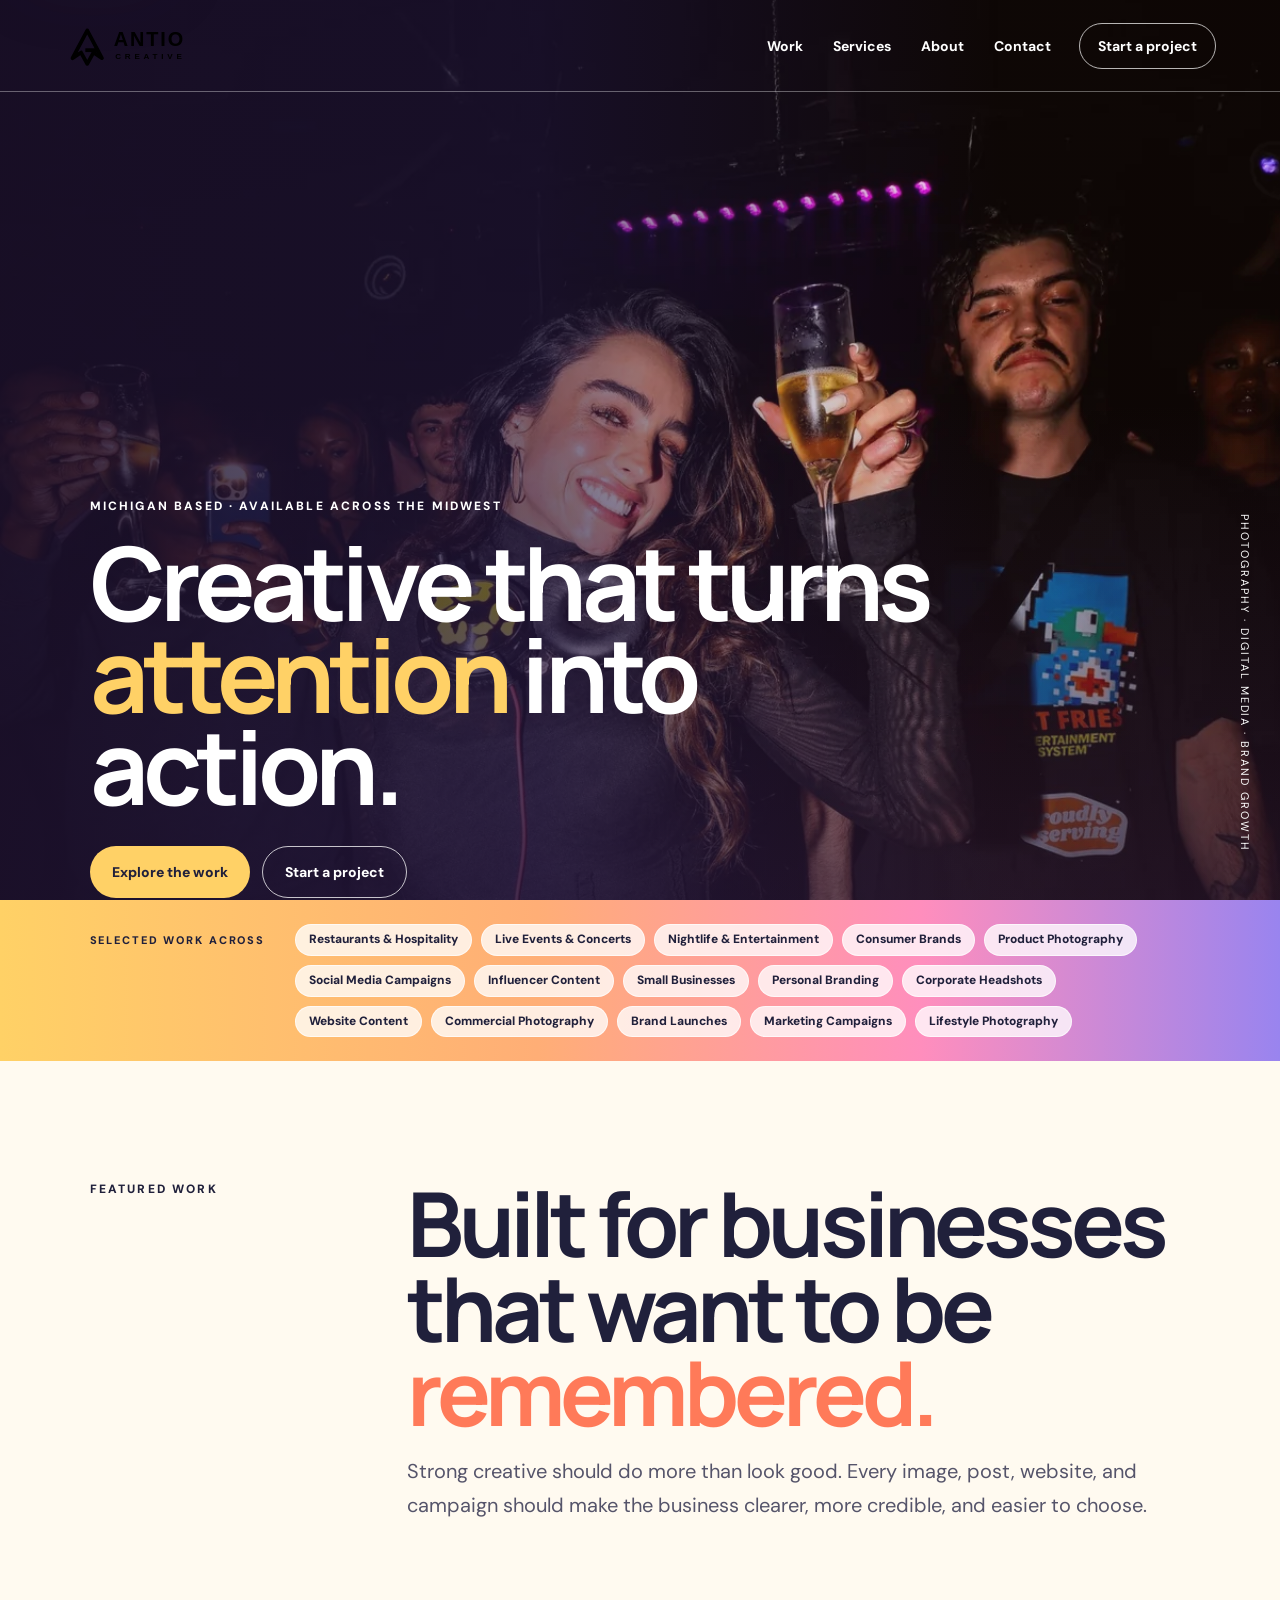
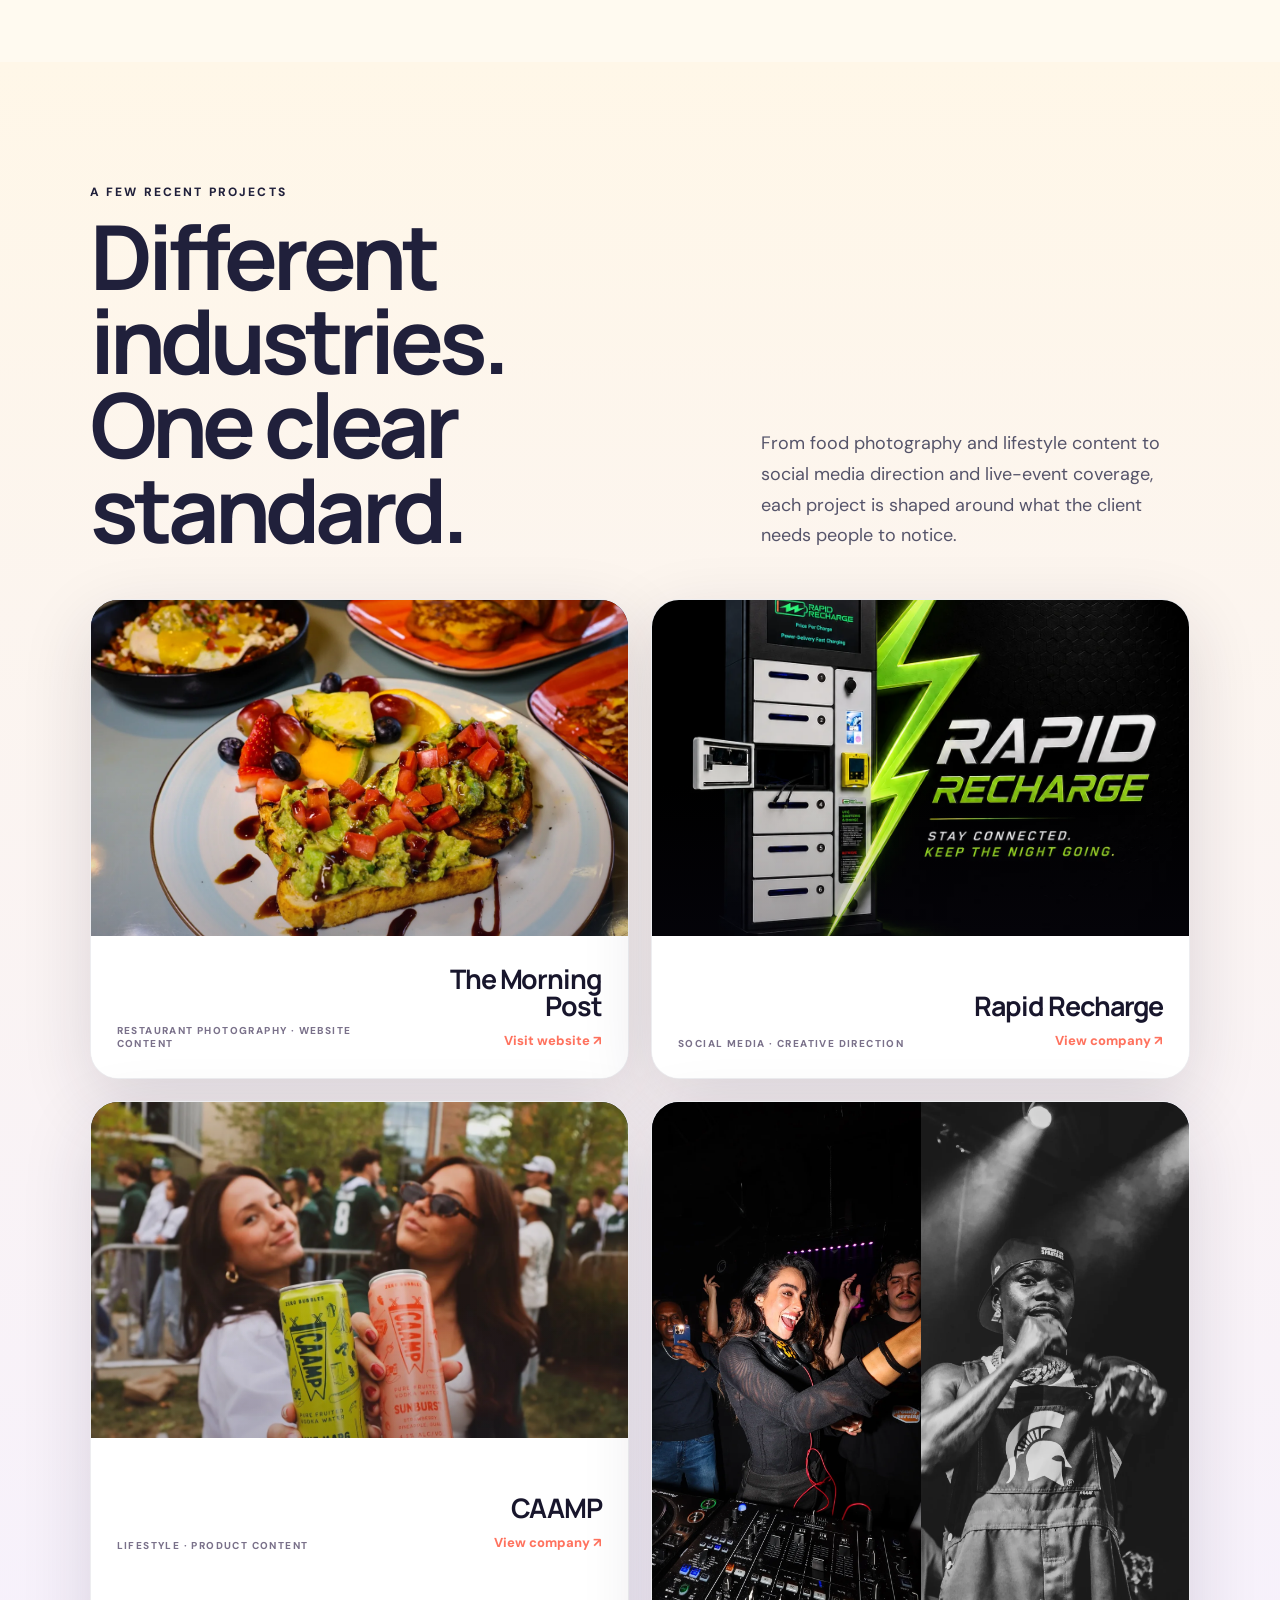
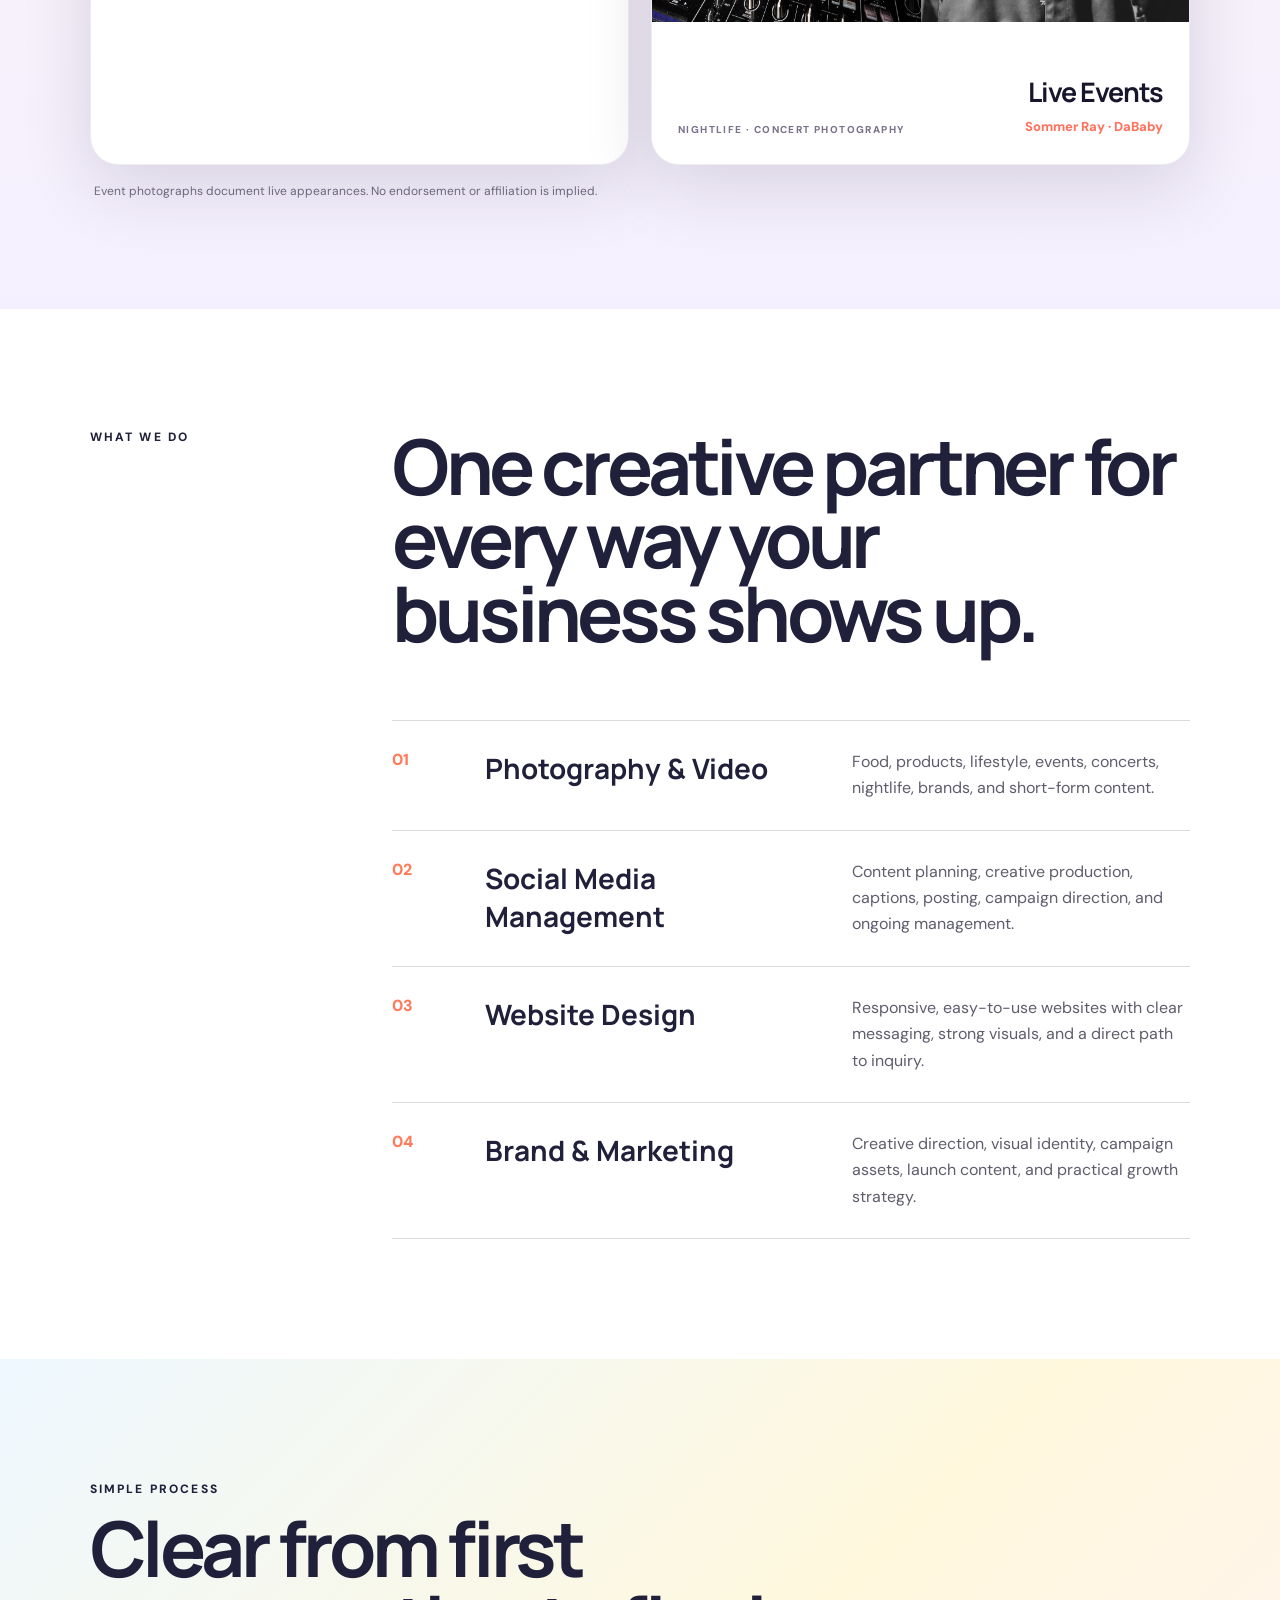
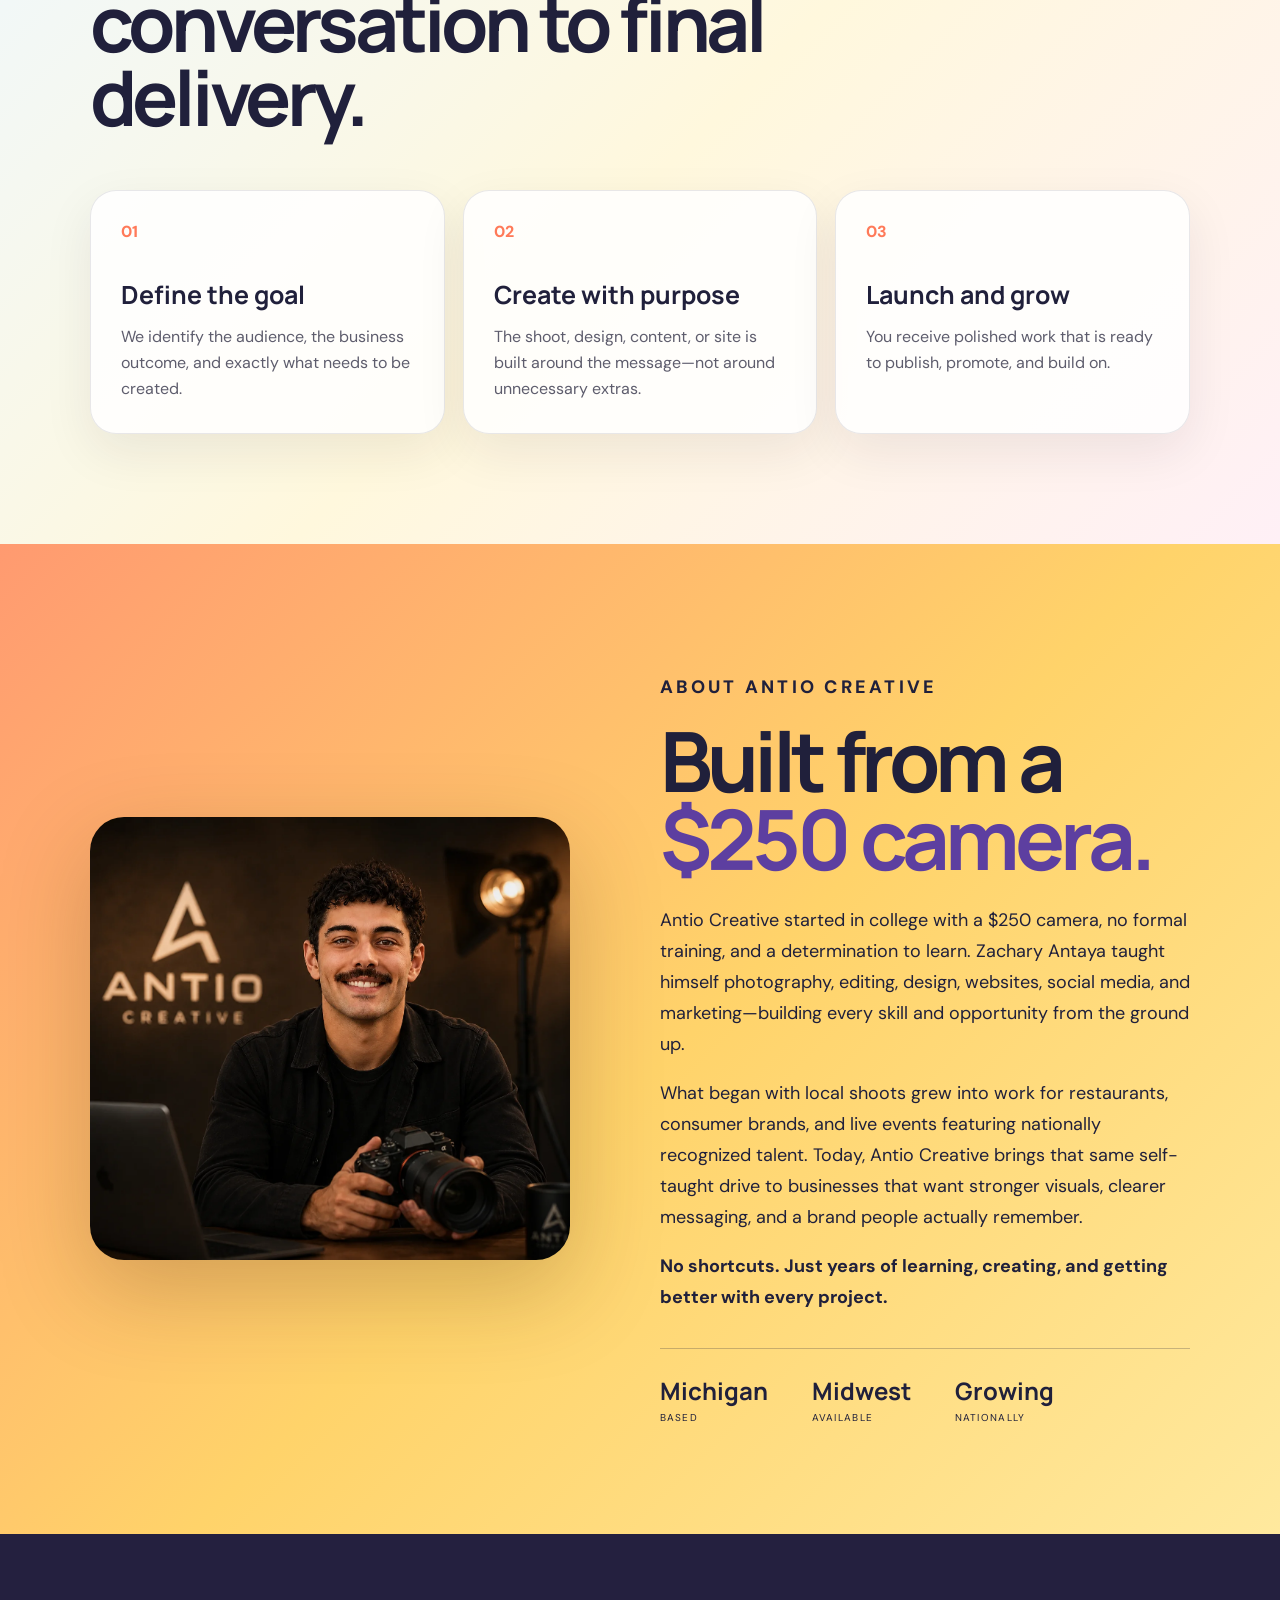
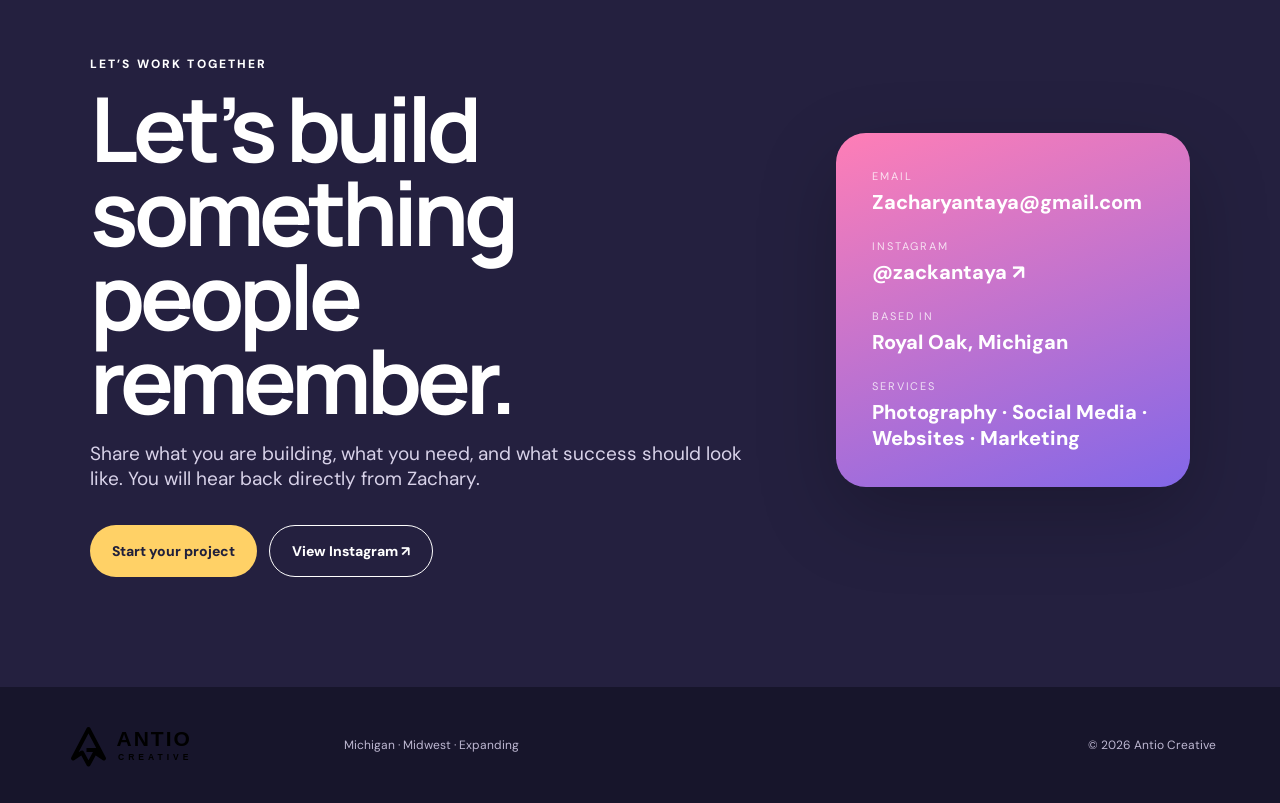
==== commit 42b7b15d: "Update index.html" ====
--- a/antio-creative-v2-6/index.html
+++ b/antio-creative-v2-6/index.html
@@ -54,7 +54,7 @@
       <div class="hero-copy reveal">
         <p class="eyebrow">Michigan based · Available across the Midwest</p>
         <h1 id="hero-title">Creative that turns <span>attention</span> into action.</h1>
-        <p class="hero-lede">Photography, social media, websites, and brand content built to help businesses look sharper, connect faster, and stay remembered.</p>
+        
         <div class="actions">
           <a class="btn btn-primary" href="#work">Explore the work</a>
           <a class="btn btn-secondary" href="mailto:Zacharyantaya@gmail.com?subject=Antio%20Creative%20Project%20Inquiry">Start a project</a>
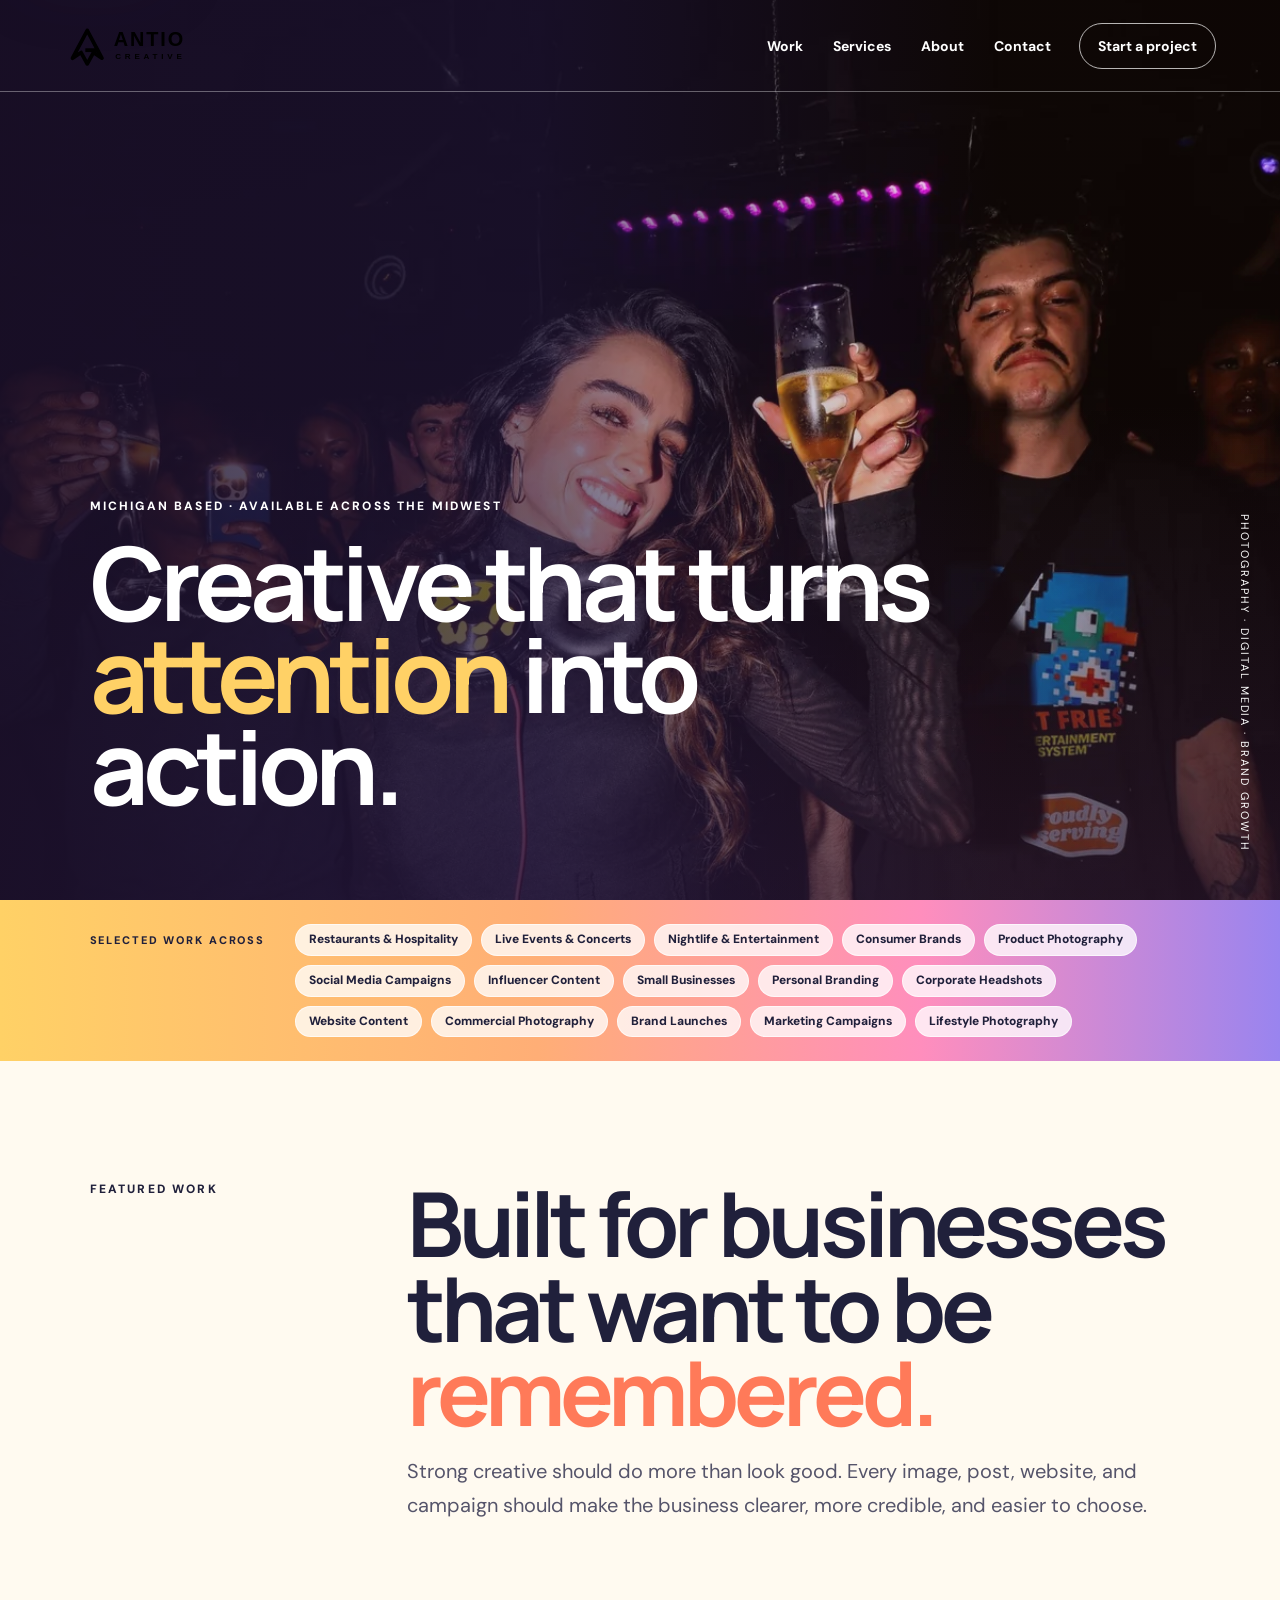
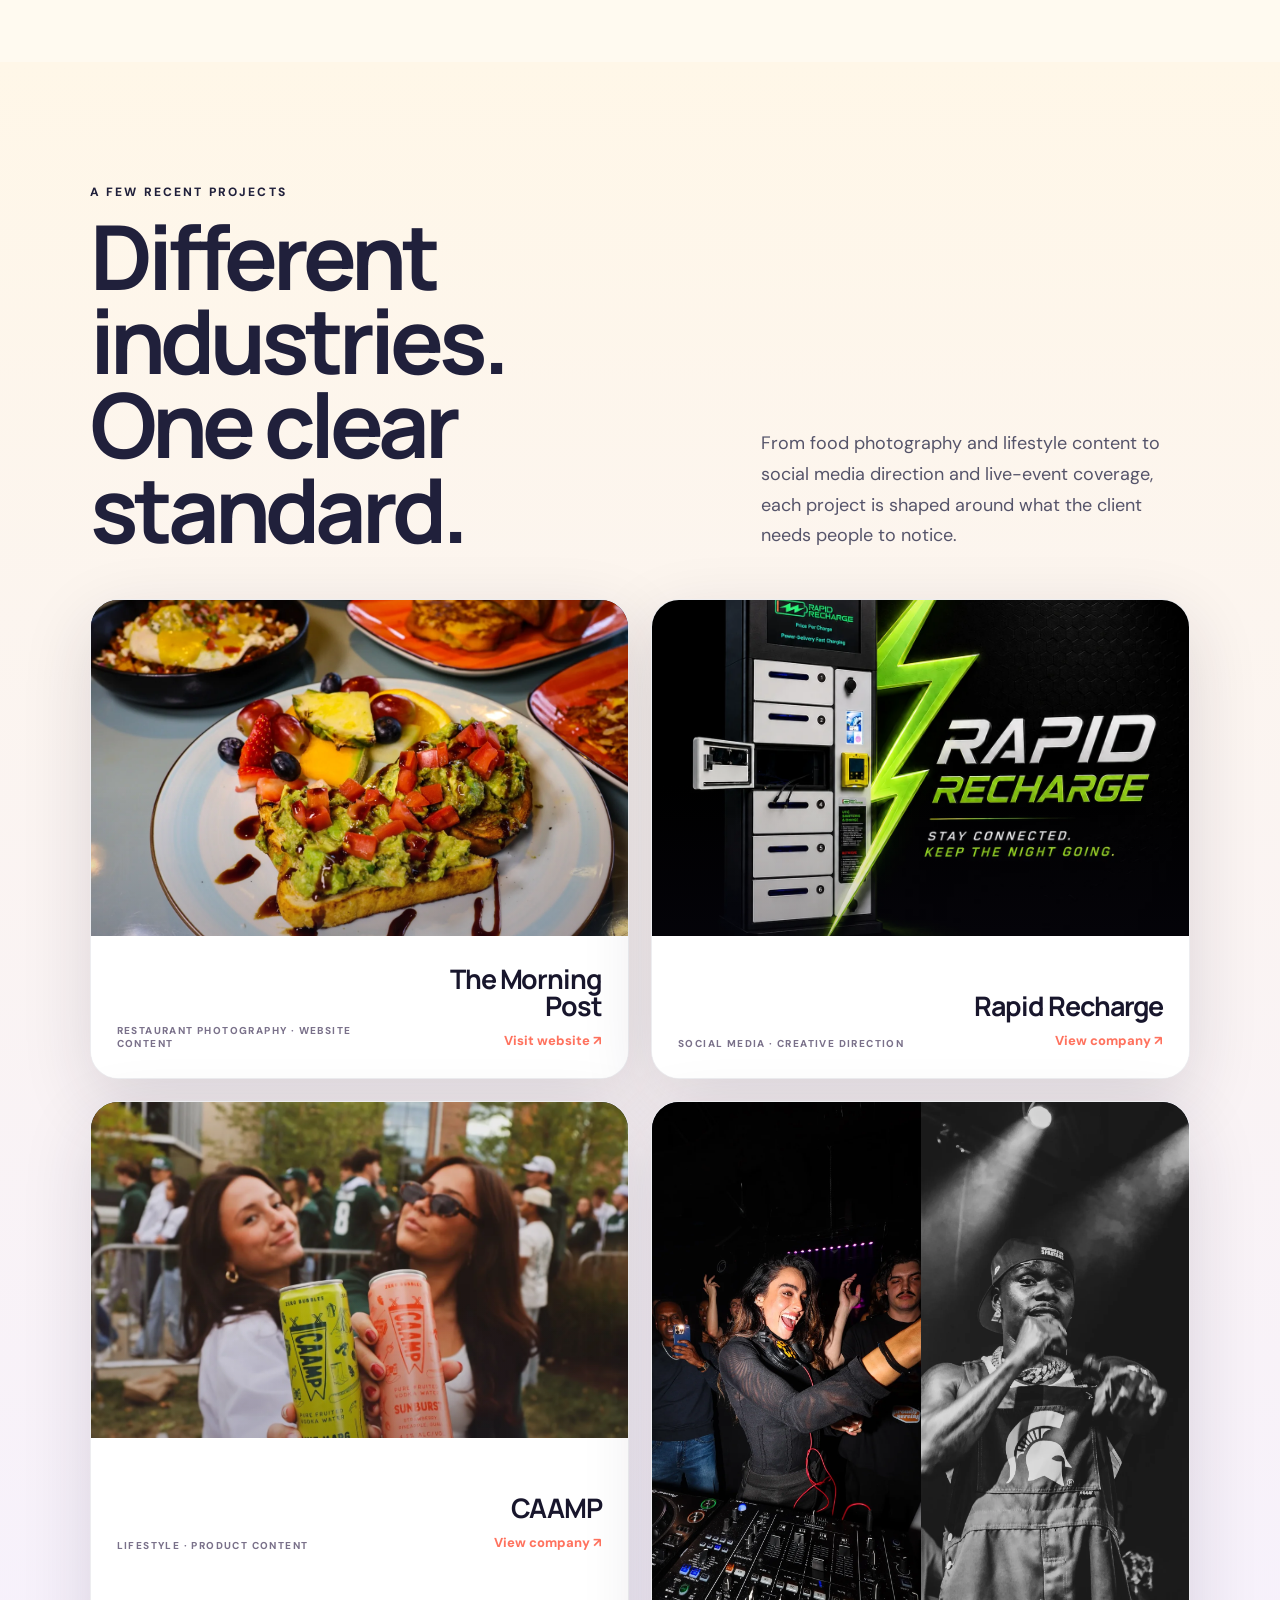
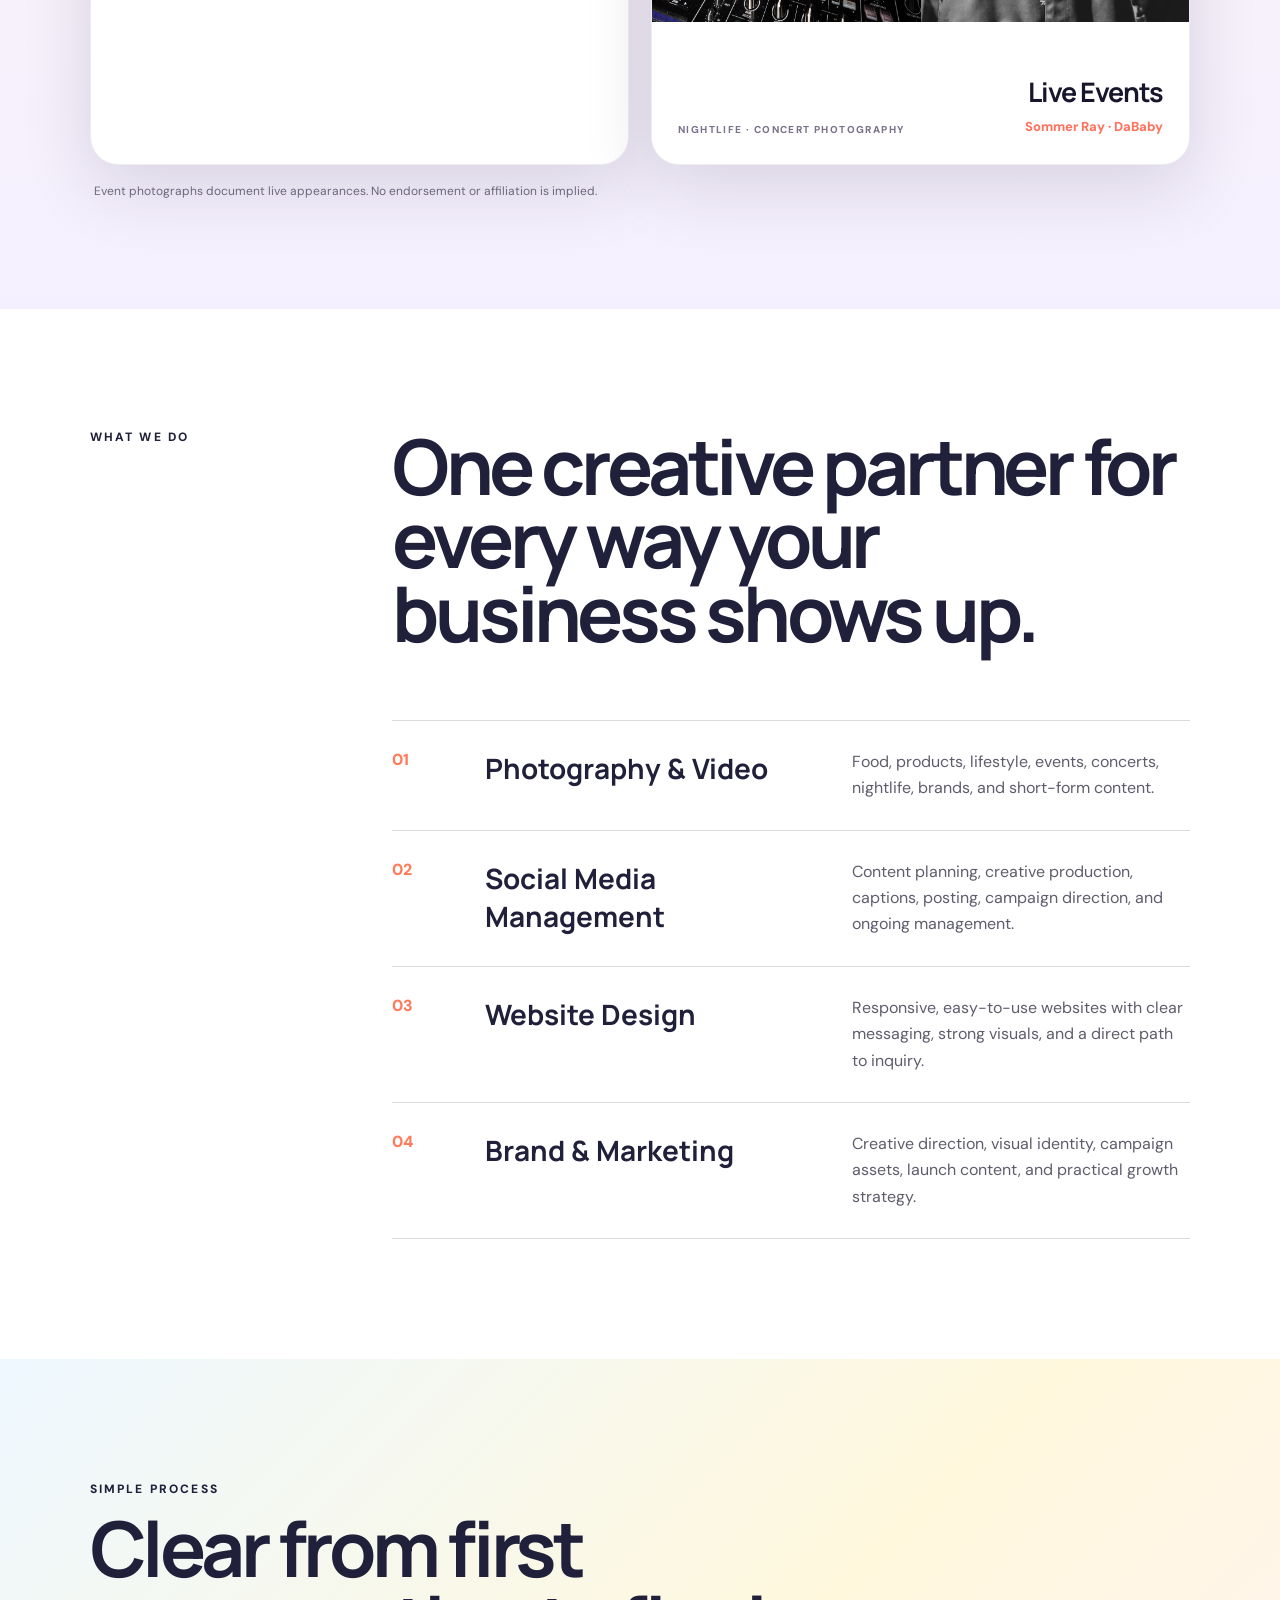
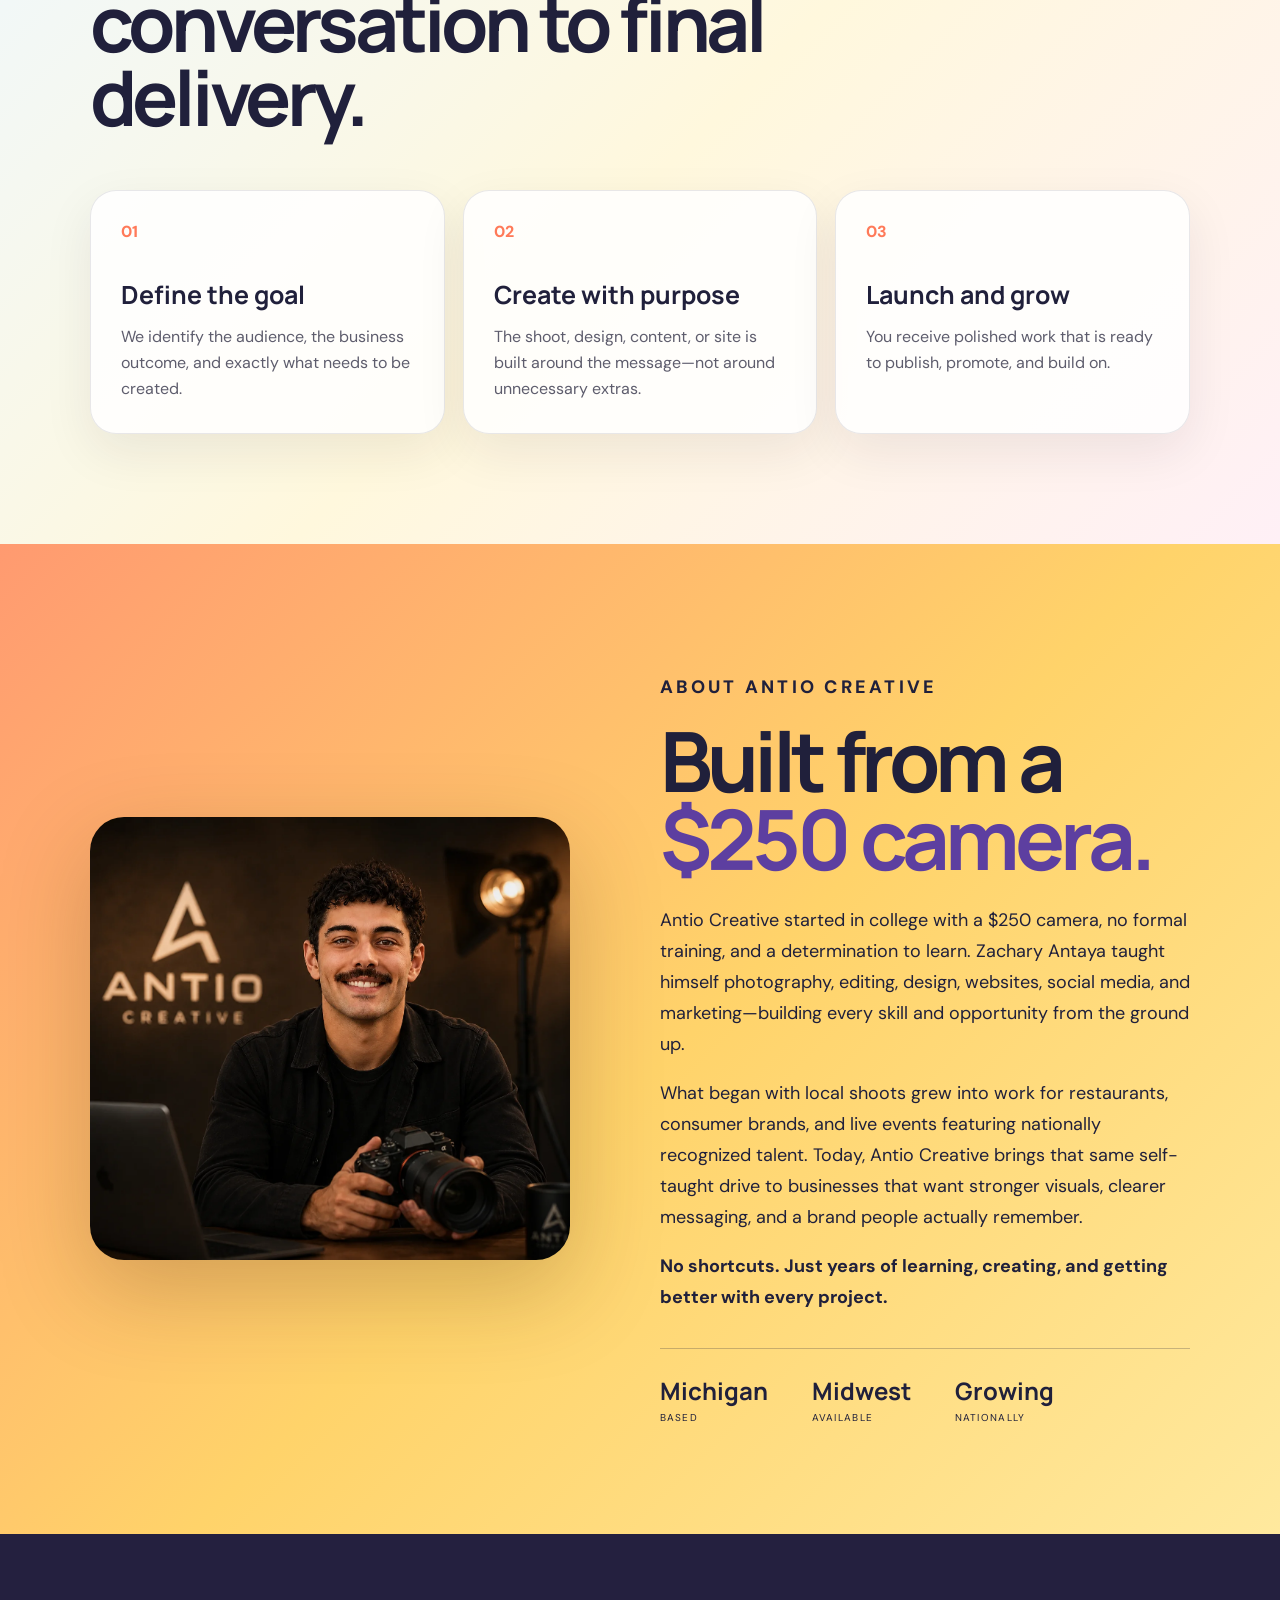
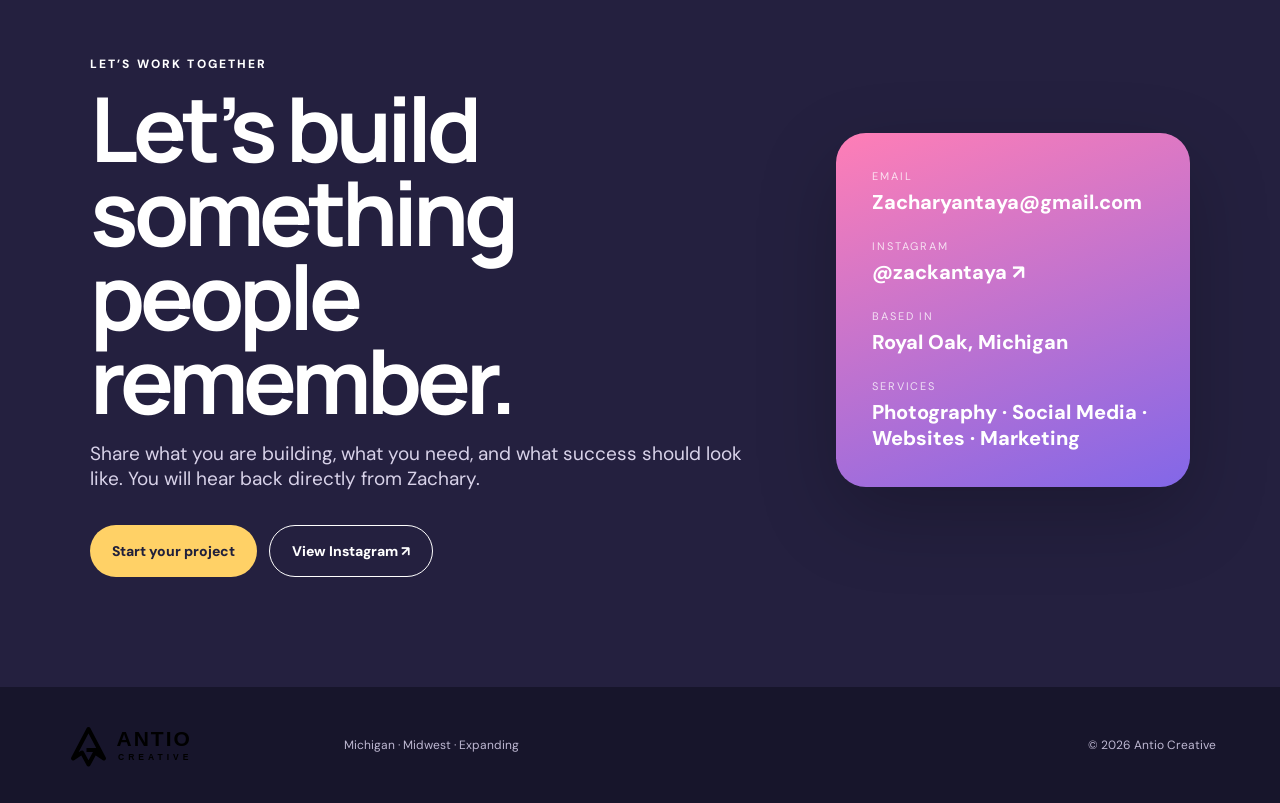
==== commit 33f2a58b: "Update index.html" ====
--- a/antio-creative-v2-6/index.html
+++ b/antio-creative-v2-6/index.html
@@ -55,10 +55,6 @@
         <p class="eyebrow">Michigan based · Available across the Midwest</p>
         <h1 id="hero-title">Creative that turns <span>attention</span> into action.</h1>
         
-        <div class="actions">
-          <a class="btn btn-primary" href="#work">Explore the work</a>
-          <a class="btn btn-secondary" href="mailto:Zacharyantaya@gmail.com?subject=Antio%20Creative%20Project%20Inquiry">Start a project</a>
-        </div>
       </div>
       <div class="hero-badge">Photography · Digital Media · Brand Growth</div>
     </section>
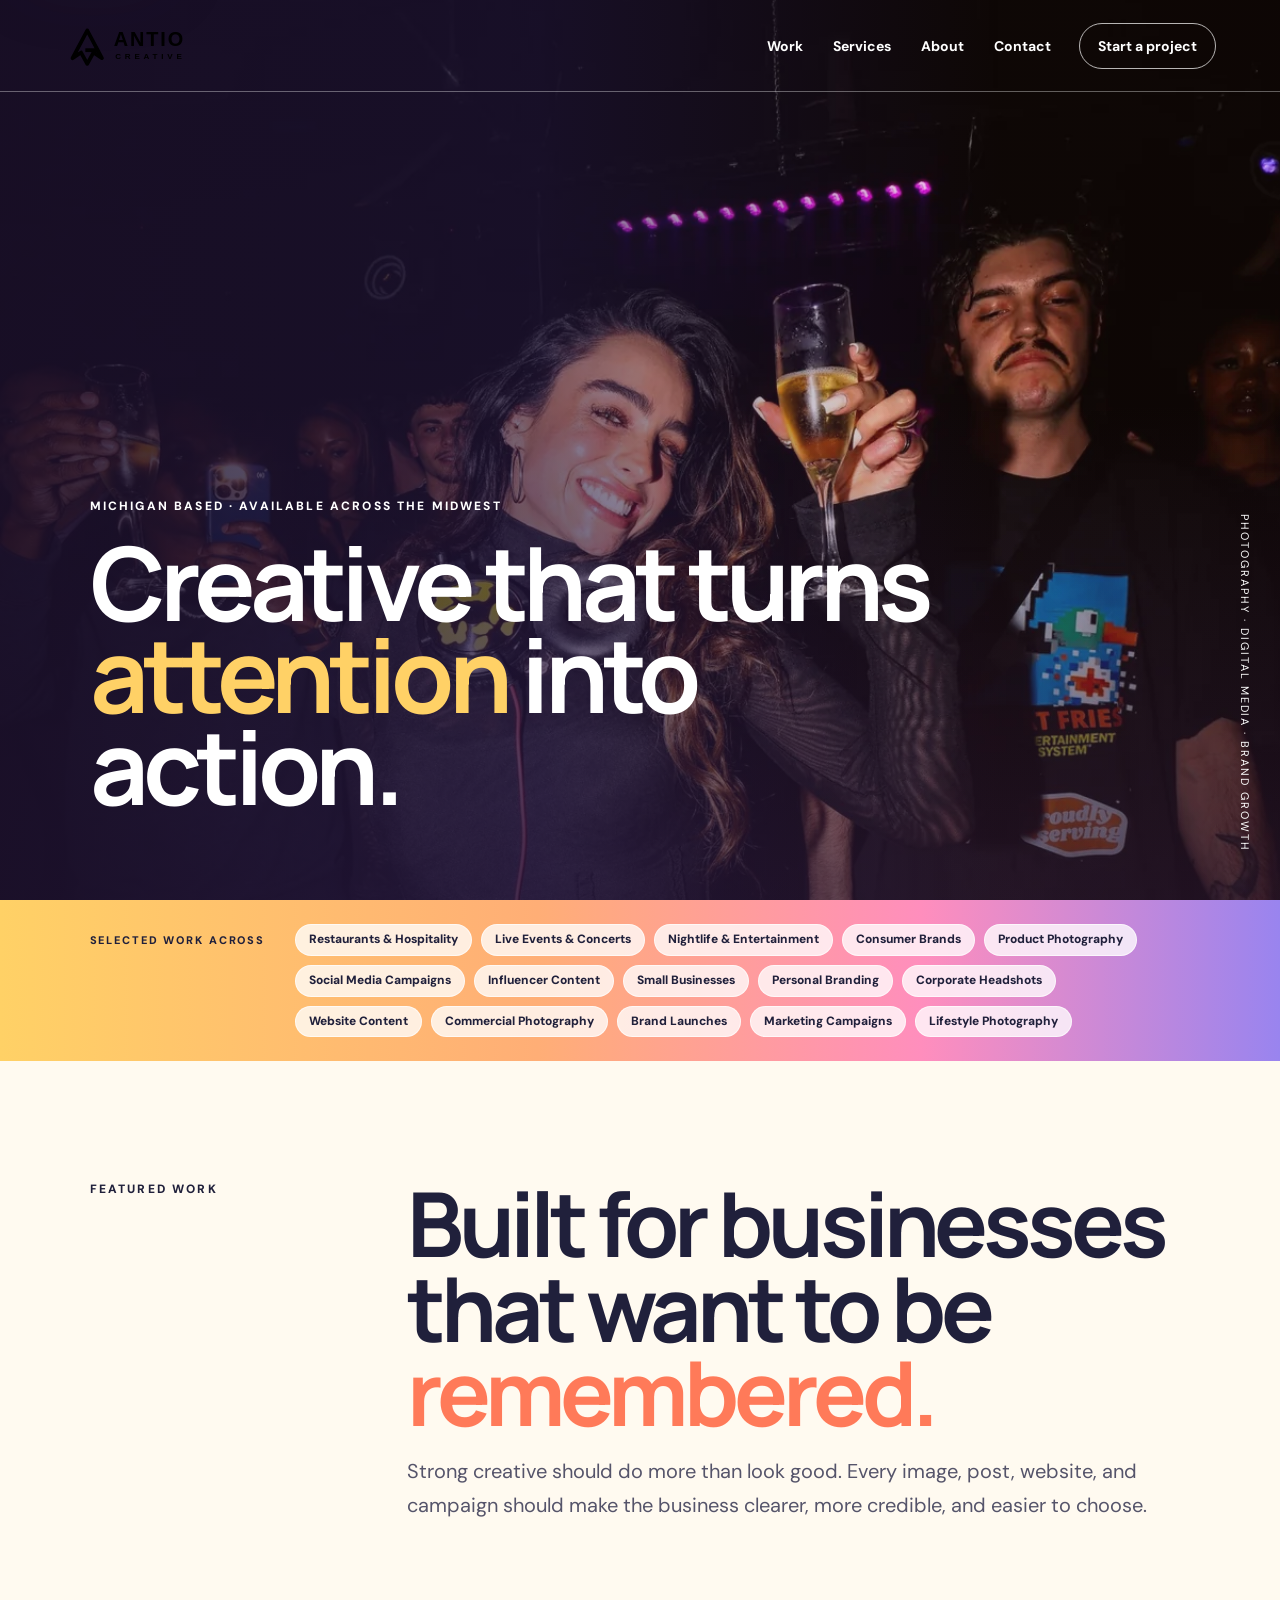
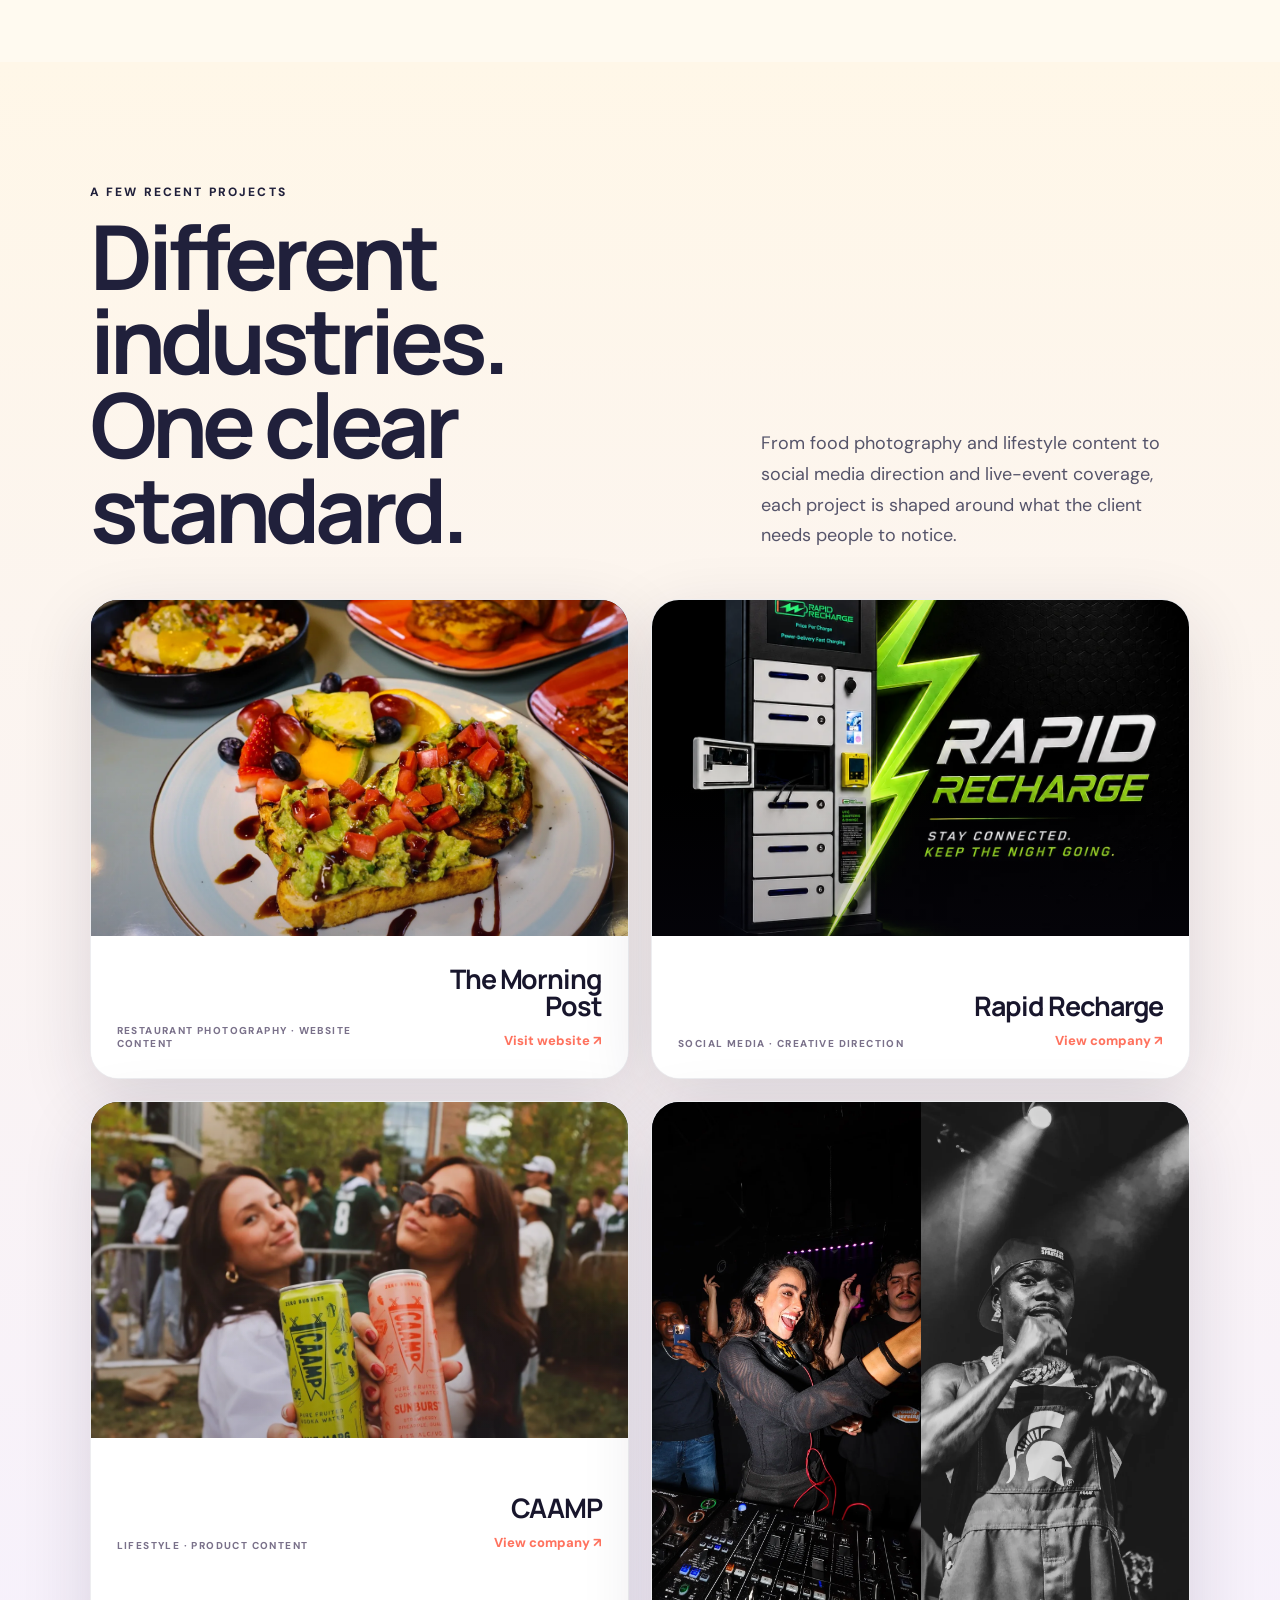
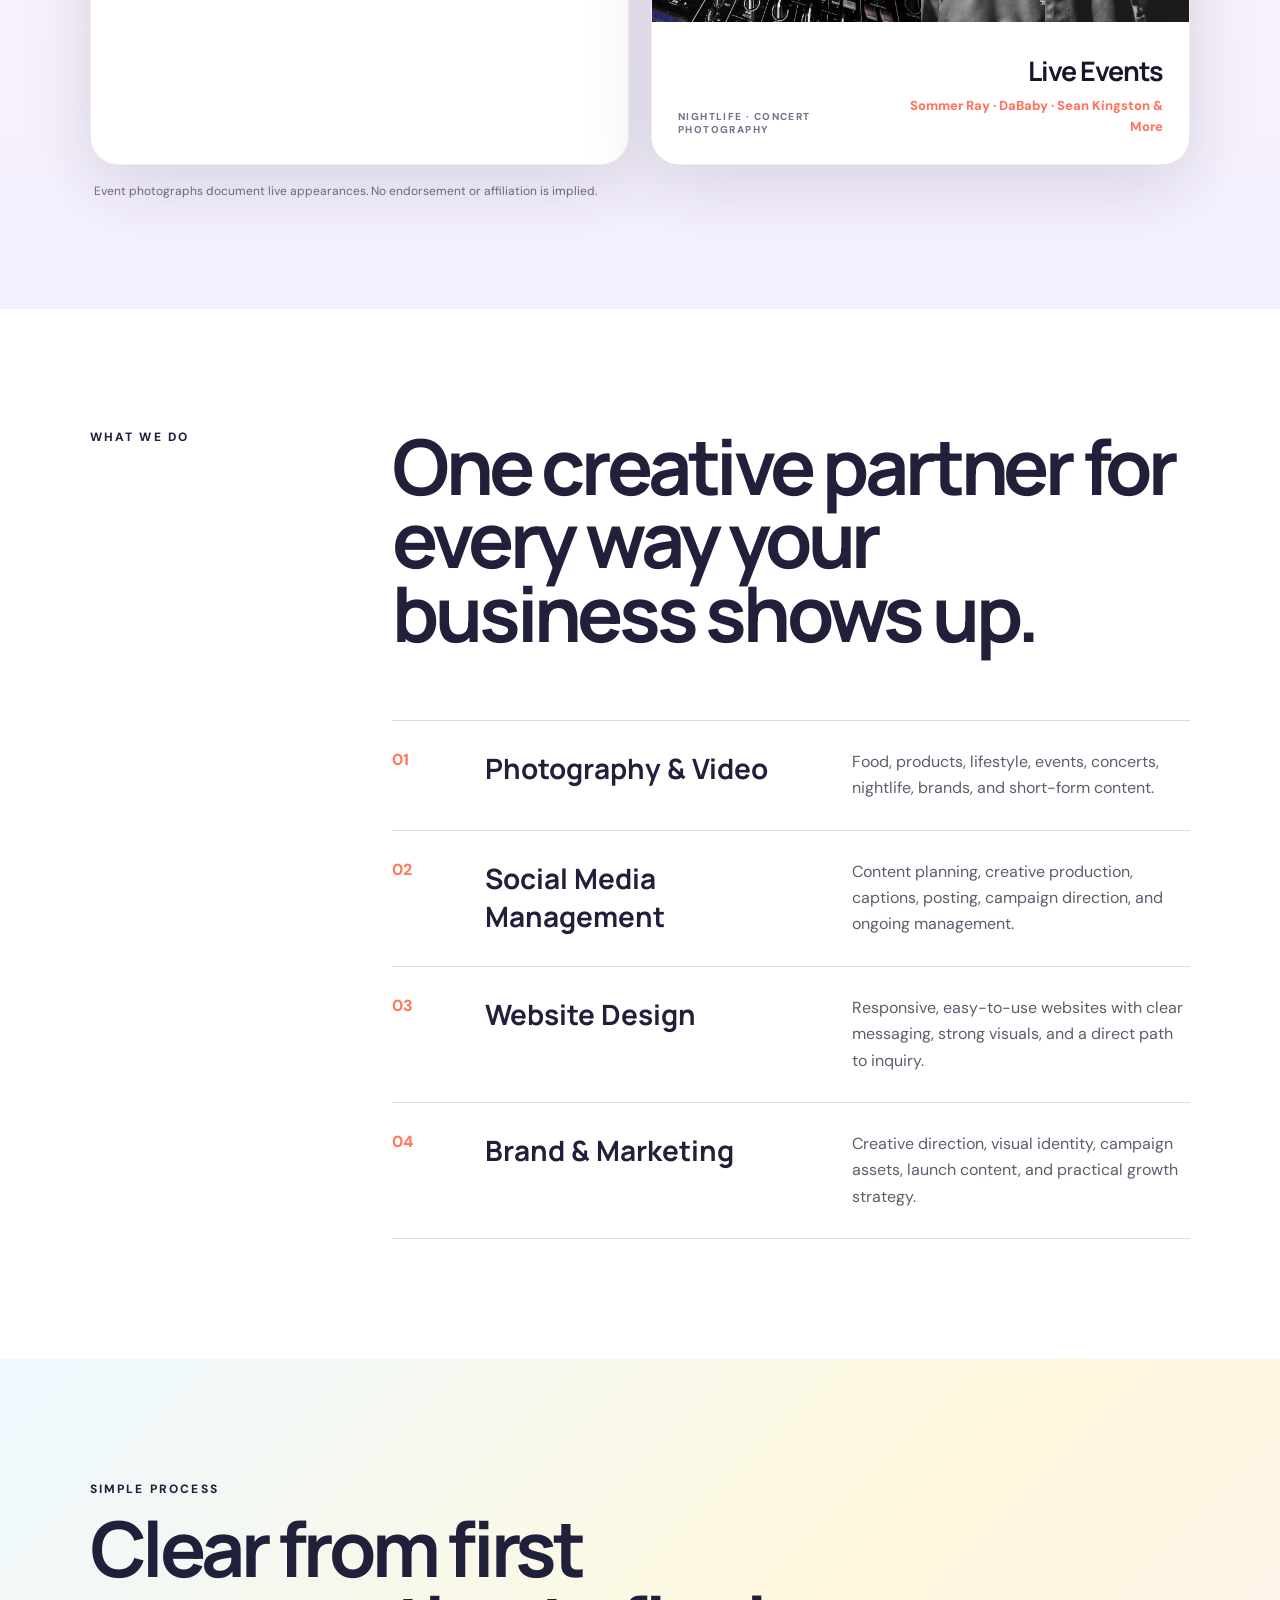
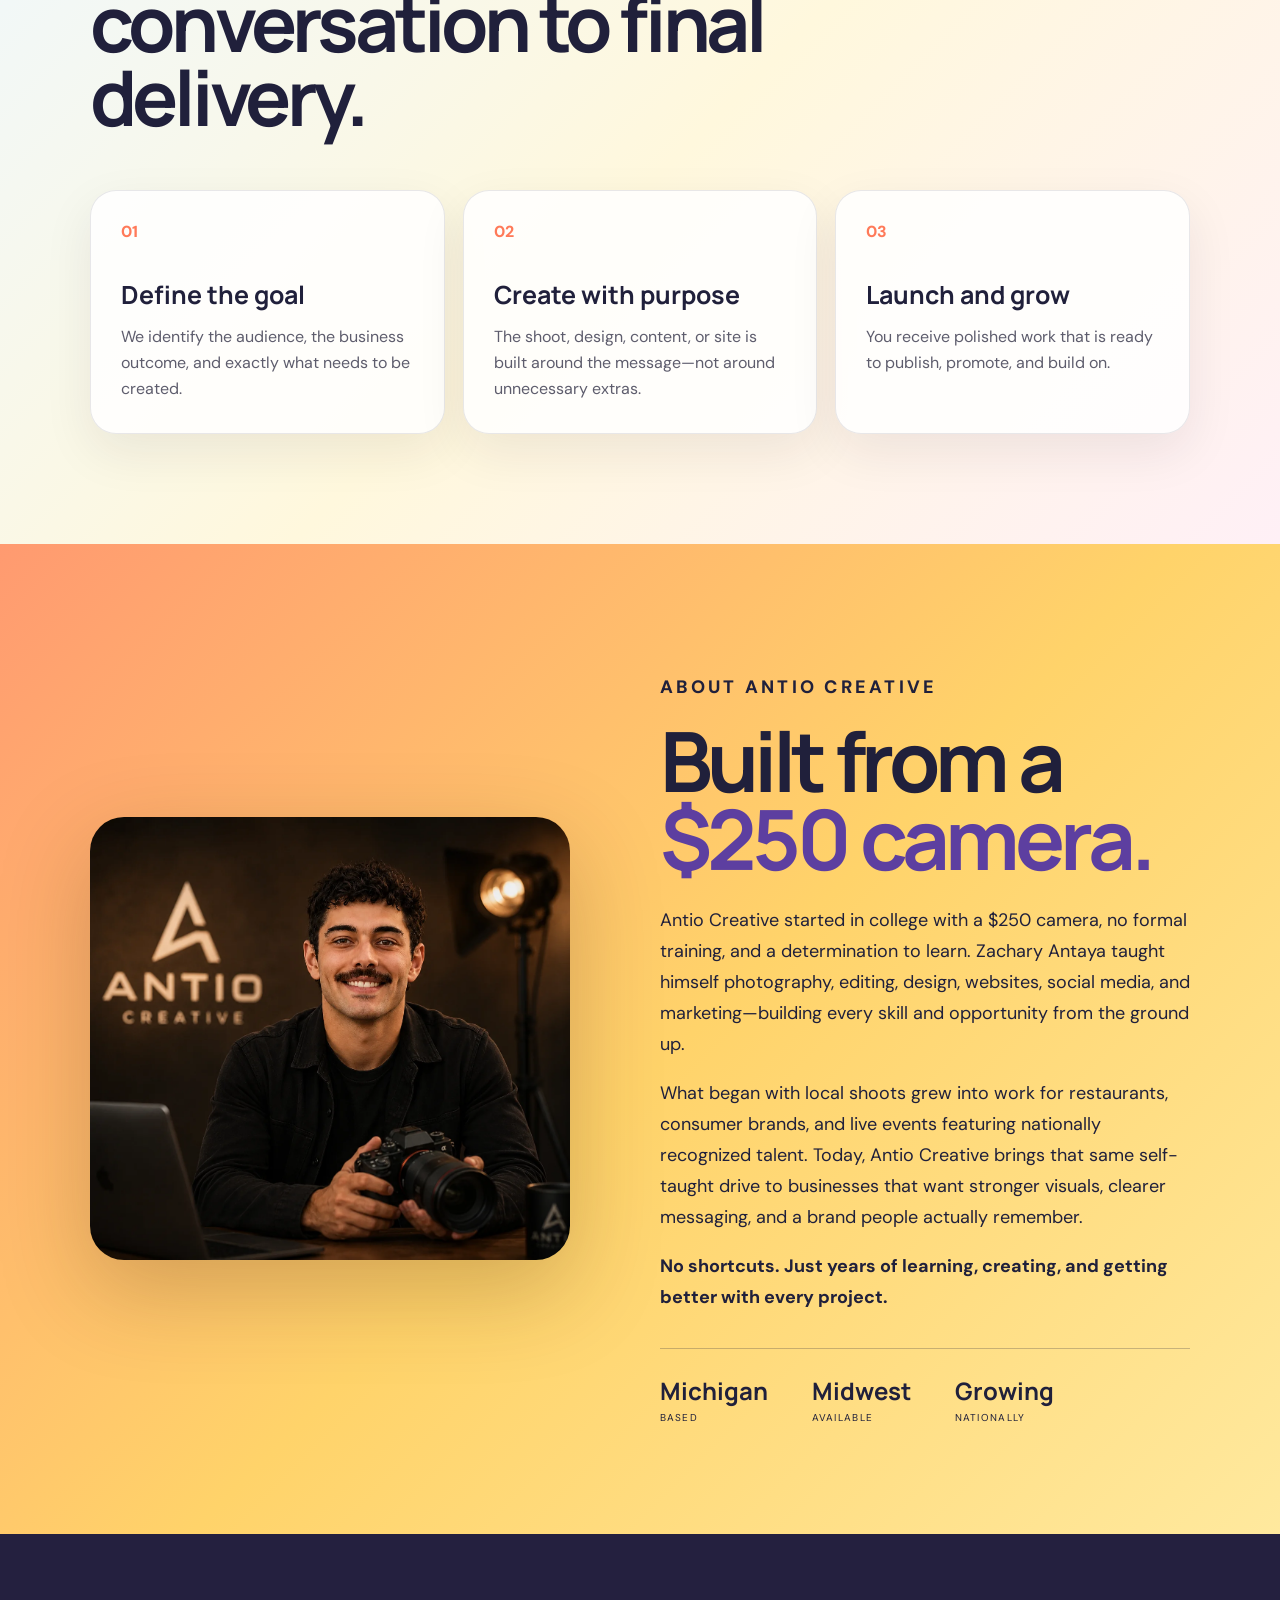
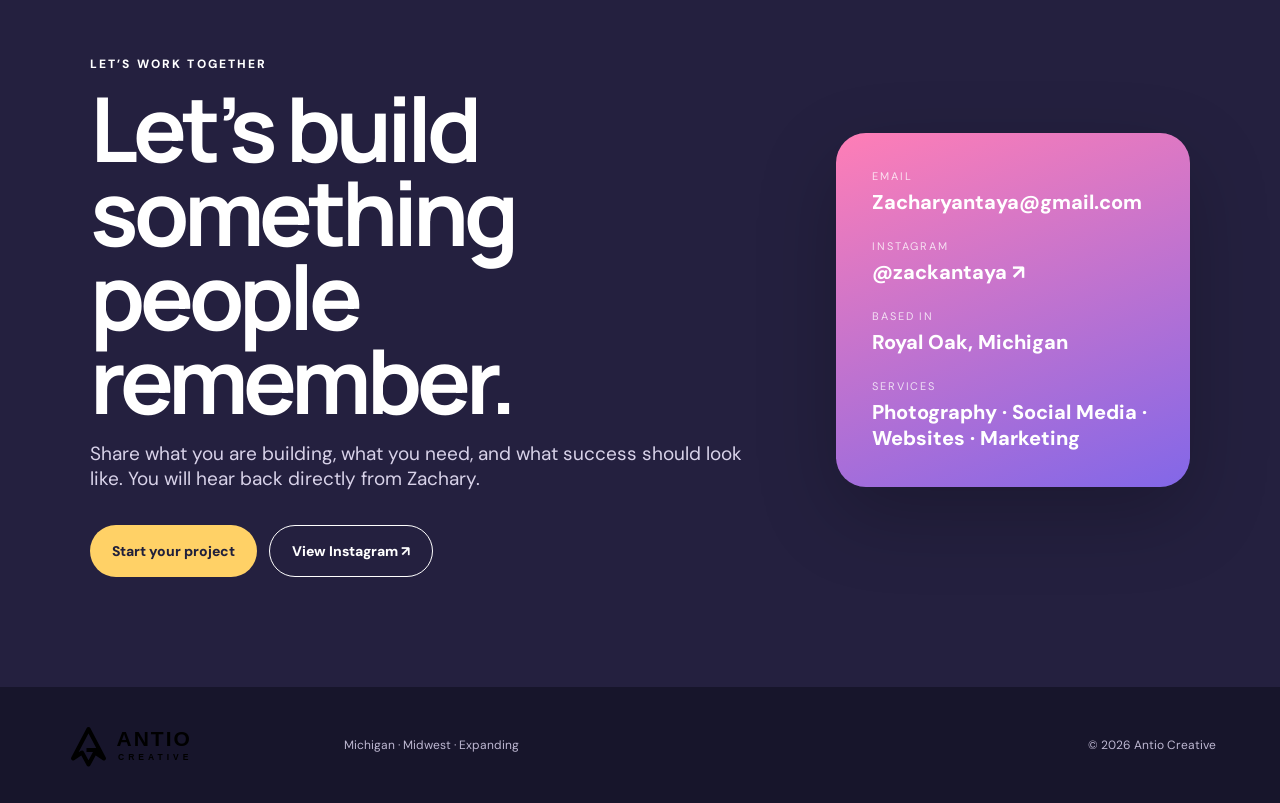
==== commit 2ecf8bc0: "Update index.html" ====
--- a/antio-creative-v2-6/index.html
+++ b/antio-creative-v2-6/index.html
@@ -135,7 +135,7 @@
           </div>
           <div class="project-caption">
             <p>Nightlife · Concert photography</p>
-            <div><h4>Live Events</h4><span>Sommer Ray · DaBaby</span></div>
+            <div><h4>Live Events</h4><span>Sommer Ray · DaBaby · Sean Kingston & More</span></div>
           </div>
         </article>
       </div>
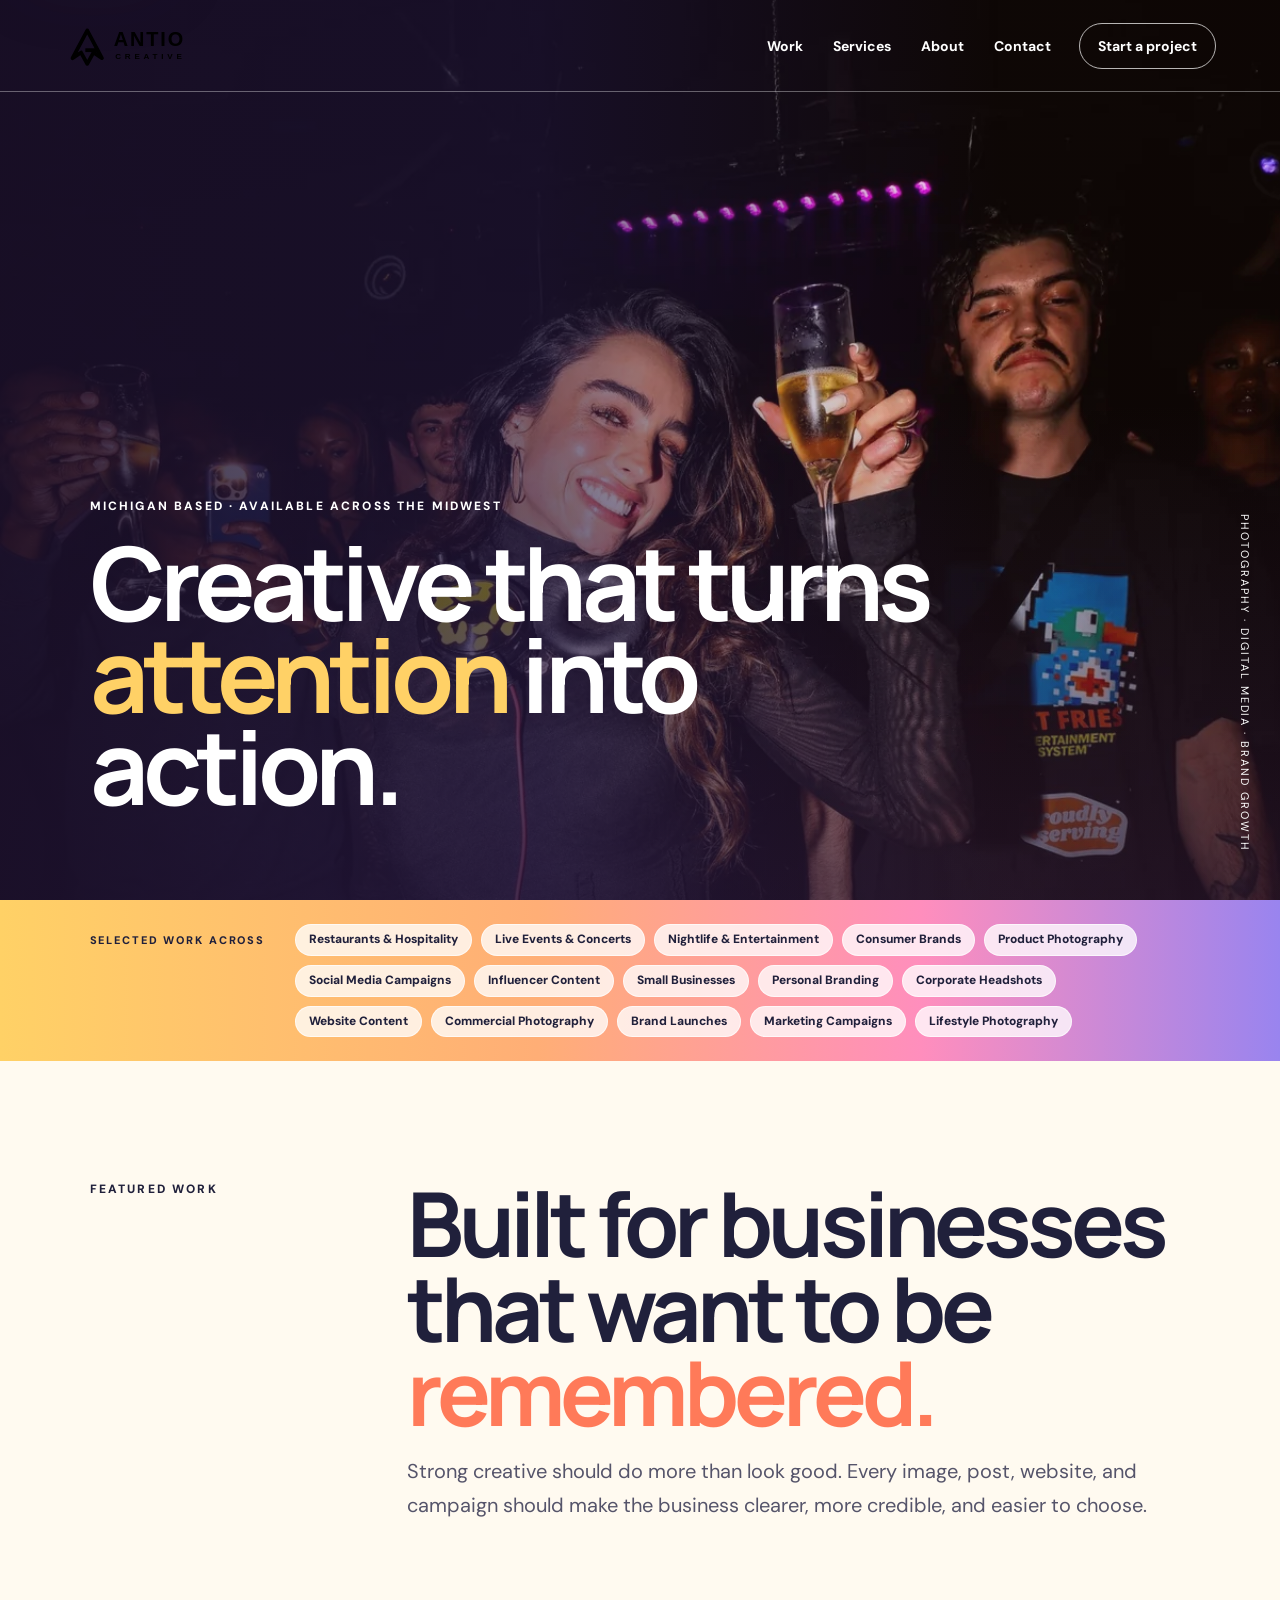
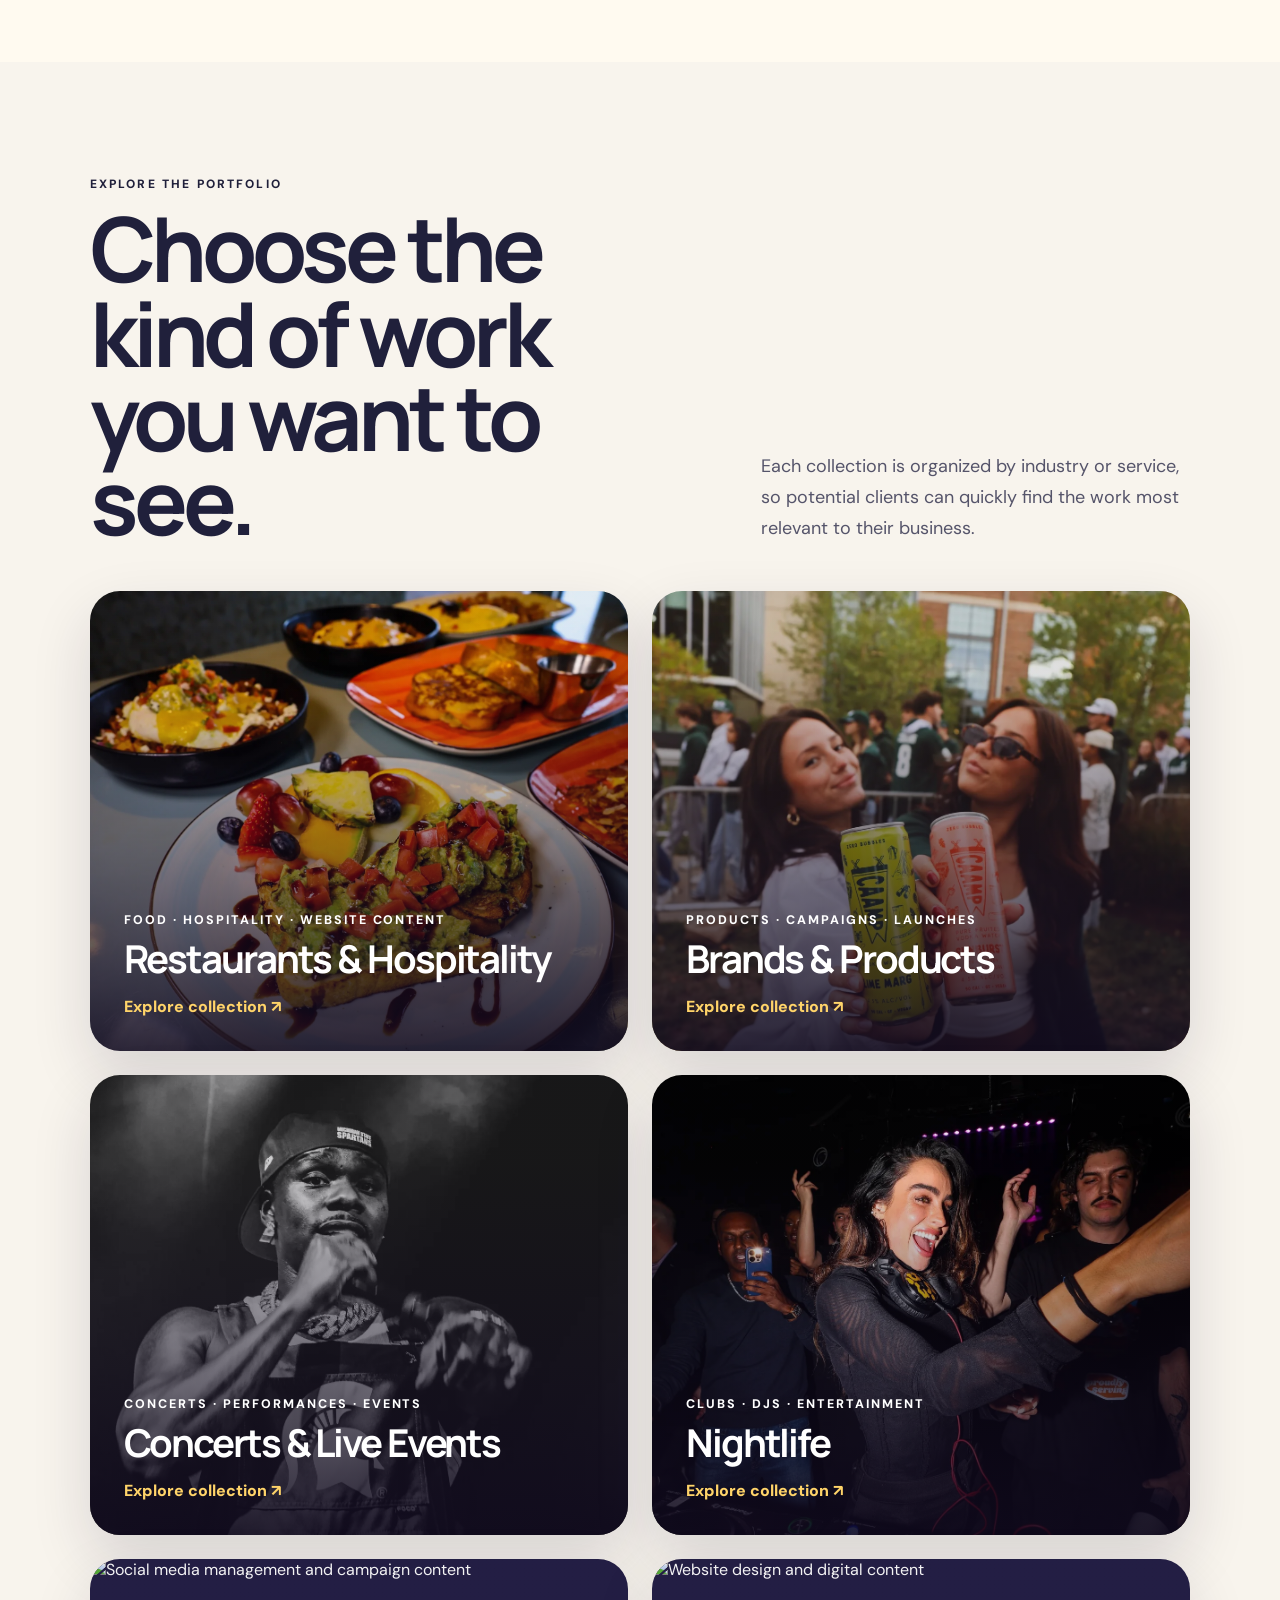
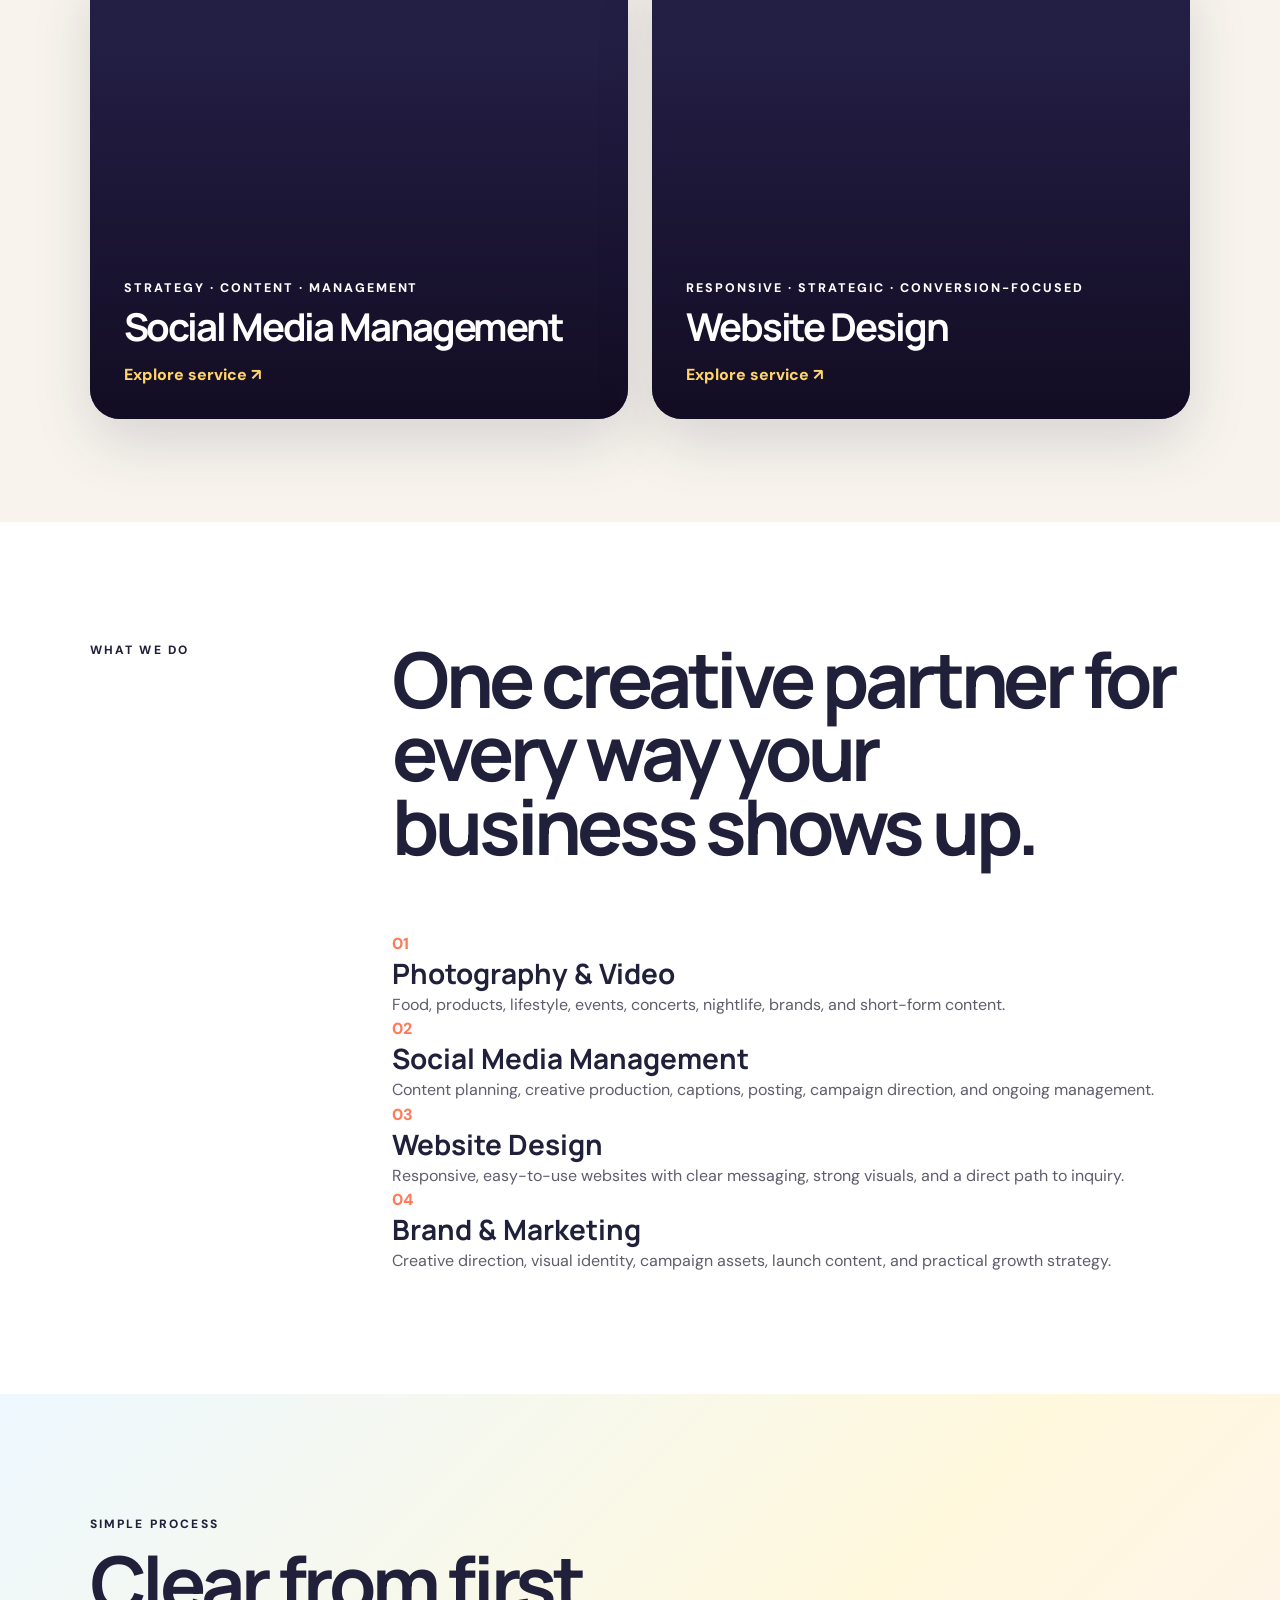
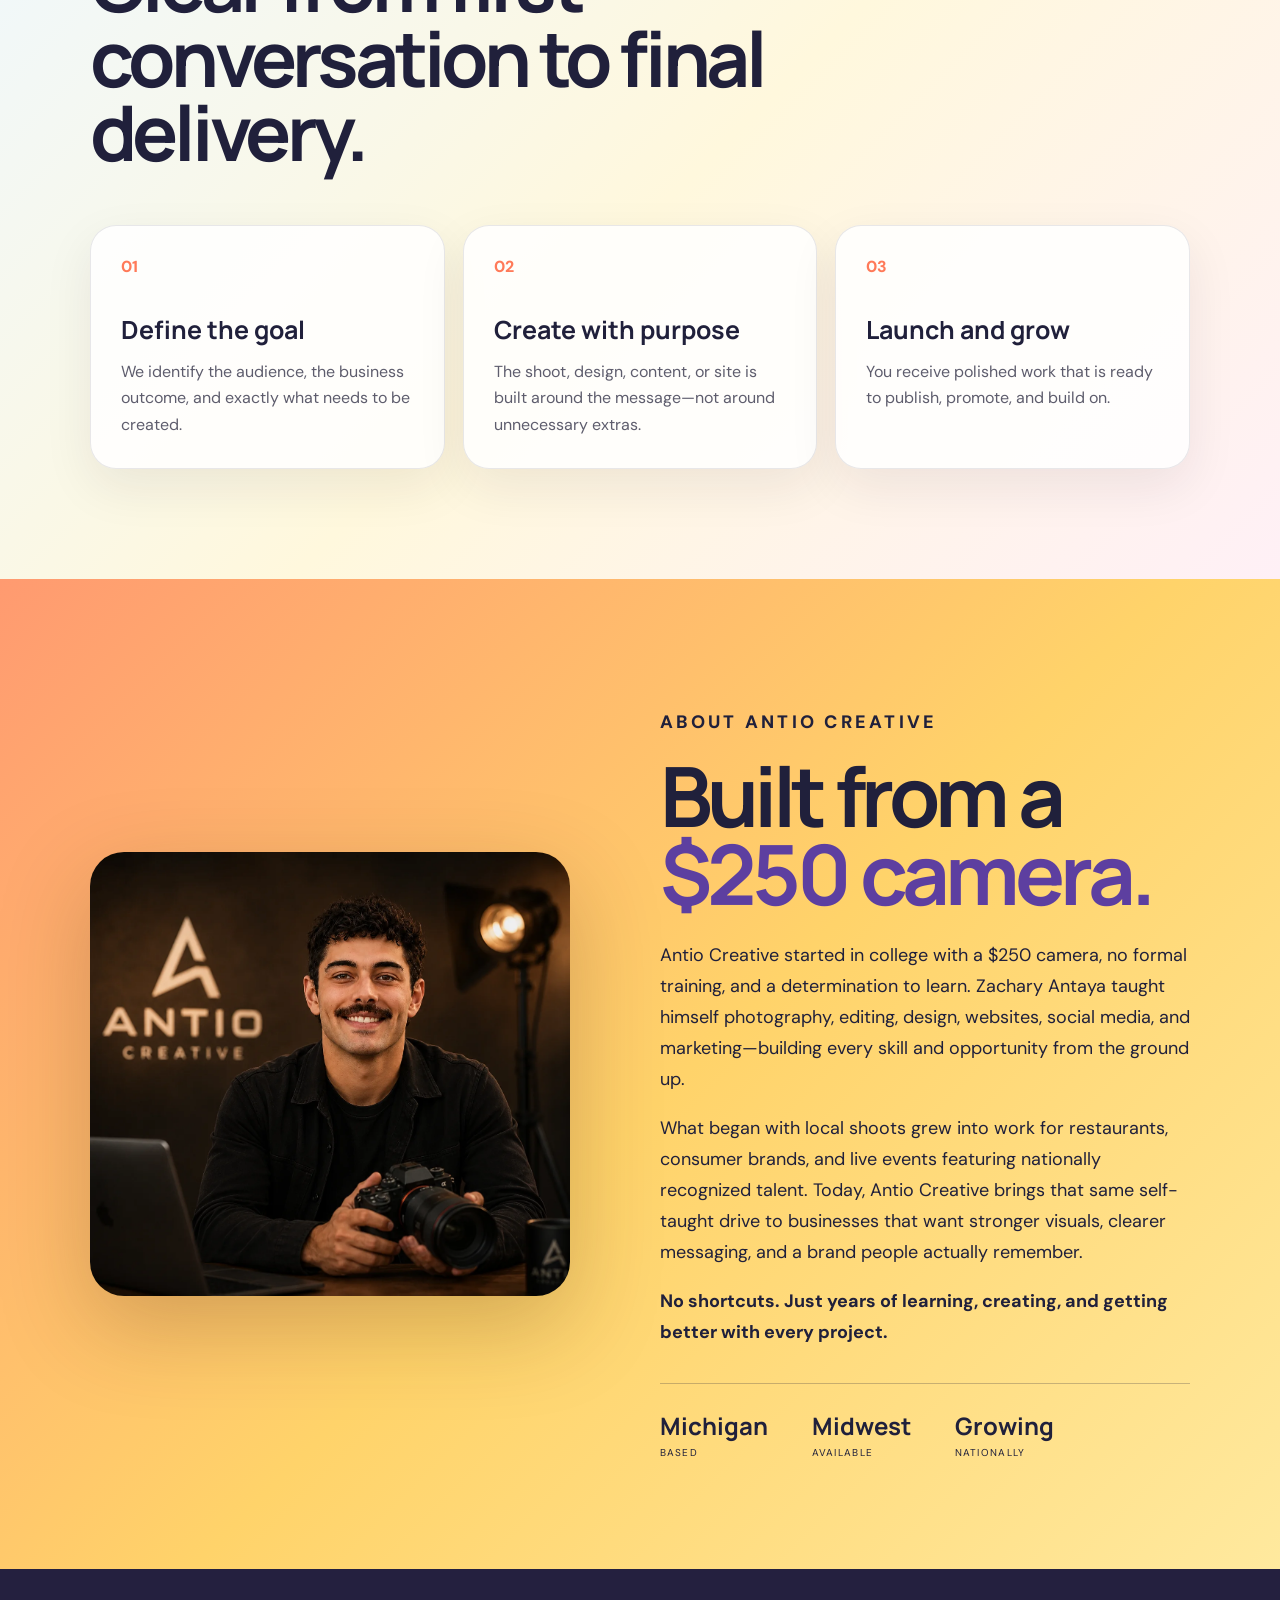
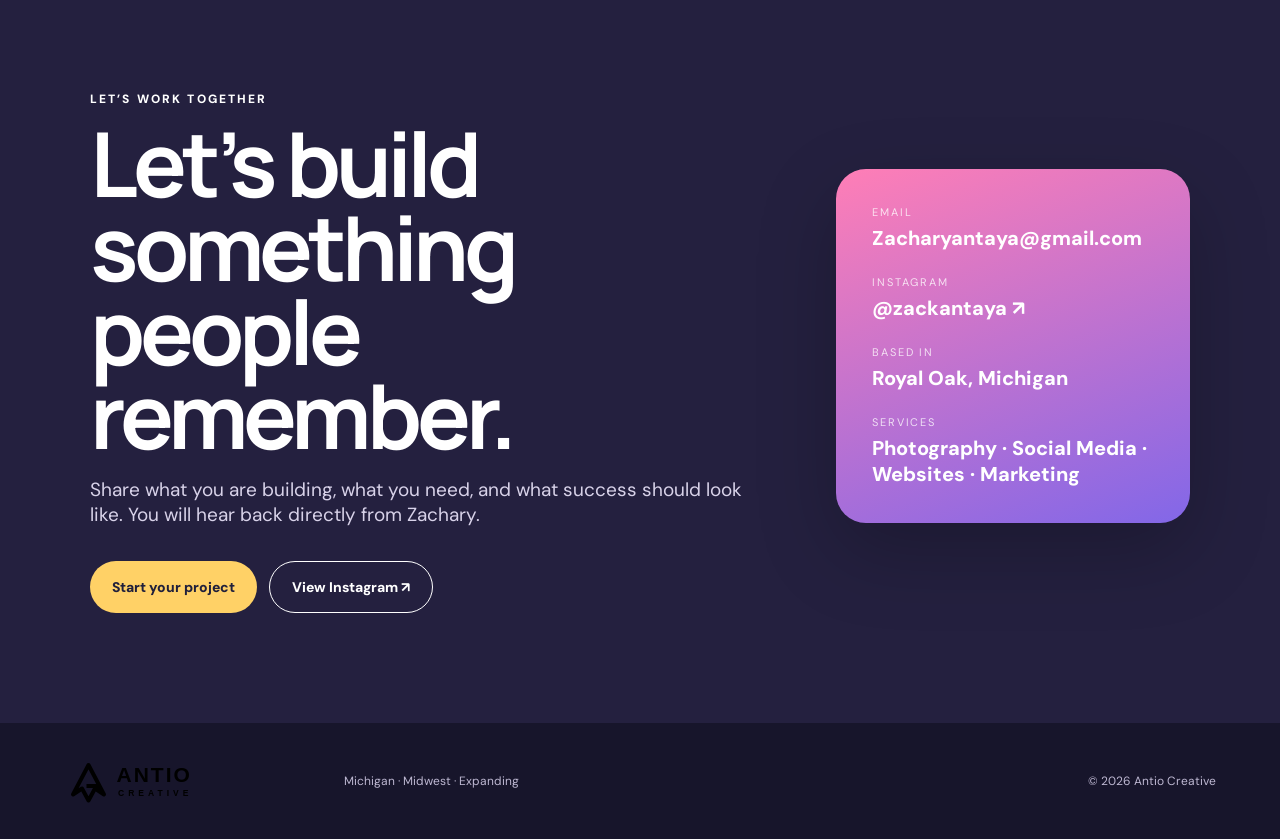
==== commit 858a91c8: "new v2 new v2" ====
--- a/antio-creative-v2-6/index.html
+++ b/antio-creative-v2-6/index.html
@@ -1,23 +1,24 @@
-<!doctype html>
+<!DOCTYPE html>
+
 <html lang="en">
 <head>
-  <meta charset="utf-8">
-  <meta name="viewport" content="width=device-width, initial-scale=1">
-  <meta name="theme-color" content="#241f46">
-  <meta name="description" content="Antio Creative helps Michigan and Midwest businesses stand out through photography, social media, website design, and brand content.">
-  <meta property="og:title" content="Antio Creative — Creative that turns attention into action">
-  <meta property="og:description" content="Photography, social media, websites, and brand content for restaurants, local businesses, artists, and growing companies.">
-  <meta property="og:type" content="website">
-  <meta property="og:url" content="https://antiocreative.com/">
-  <meta property="og:image" content="https://antiocreative.com/assets/images/sommer-hero.webp">
-  <meta name="twitter:card" content="summary_large_image">
-  <title>Antio Creative | Photography, Social Media & Websites in Michigan</title>
-  <link rel="icon" href="assets/logo/favicon.svg" type="image/svg+xml">
-  <link rel="preconnect" href="https://fonts.googleapis.com">
-  <link rel="preconnect" href="https://fonts.gstatic.com" crossorigin>
-  <link href="https://fonts.googleapis.com/css2?family=DM+Sans:wght@400;500;600;700&family=Manrope:wght@500;600;700;800&display=swap" rel="stylesheet">
-  <link rel="stylesheet" href="styles.css">
-  <script type="application/ld+json">
+<meta charset="utf-8"/>
+<meta content="width=device-width, initial-scale=1" name="viewport"/>
+<meta content="#241f46" name="theme-color"/>
+<meta content="Antio Creative helps Michigan and Midwest businesses stand out through photography, social media, website design, and brand content." name="description"/>
+<meta content="Antio Creative — Creative that turns attention into action" property="og:title"/>
+<meta content="Photography, social media, websites, and brand content for restaurants, local businesses, artists, and growing companies." property="og:description"/>
+<meta content="website" property="og:type"/>
+<meta content="https://antiocreative.com/" property="og:url"/>
+<meta content="https://antiocreative.com/assets/images/sommer-hero.webp" property="og:image"/>
+<meta content="summary_large_image" name="twitter:card"/>
+<title>Antio Creative | Photography, Social Media &amp; Websites in Michigan</title>
+<link href="assets/logo/favicon.svg" rel="icon" type="image/svg+xml"/>
+<link href="https://fonts.googleapis.com" rel="preconnect"/>
+<link crossorigin="" href="https://fonts.gstatic.com" rel="preconnect"/>
+<link href="https://fonts.googleapis.com/css2?family=DM+Sans:wght@400;500;600;700&amp;family=Manrope:wght@500;600;700;800&amp;display=swap" rel="stylesheet"/>
+<link href="styles.css" rel="stylesheet"/>
+<script type="application/ld+json">
   {
     "@context":"https://schema.org",
     "@type":"ProfessionalService",
@@ -32,177 +33,155 @@
   </script>
 </head>
 <body>
-  <a class="skip-link" href="#main">Skip to content</a>
-  <header class="site-header" id="top">
-    <a class="logo" href="#top" aria-label="Antio Creative home">
-      <img src="assets/logo/antio-logo.svg" alt="Antio Creative">
-    </a>
-    <button class="menu-toggle" type="button" aria-expanded="false" aria-controls="site-nav">Menu</button>
-    <nav id="site-nav" class="site-nav" aria-label="Main navigation">
-      <a href="#work">Work</a>
-      <a href="#services">Services</a>
-      <a href="#about">About</a>
-      <a href="#contact">Contact</a>
-    </nav>
-    <a class="header-cta" href="mailto:Zacharyantaya@gmail.com?subject=Antio%20Creative%20Project%20Inquiry">Start a project</a>
-  </header>
-
-  <main id="main">
-    <section class="hero" aria-labelledby="hero-title">
-      <div class="hero-media"><img src="assets/images/sommer-hero.webp" alt="Live event photography captured by Antio Creative" fetchpriority="high"></div>
-      <div class="hero-wash"></div>
-      <div class="hero-copy reveal">
-        <p class="eyebrow">Michigan based · Available across the Midwest</p>
-        <h1 id="hero-title">Creative that turns <span>attention</span> into action.</h1>
-        
-      </div>
-      <div class="hero-badge">Photography · Digital Media · Brand Growth</div>
-    </section>
-
-    <section class="proof-strip" aria-label="Selected industries and creative work">
-      <p>Selected work across</p>
-      <div>
-        <span>Restaurants &amp; Hospitality</span>
-        <span>Live Events &amp; Concerts</span>
-        <span>Nightlife &amp; Entertainment</span>
-        <span>Consumer Brands</span>
-        <span>Product Photography</span>
-        <span>Social Media Campaigns</span>
-        <span>Influencer Content</span>
-        <span>Small Businesses</span>
-        <span>Personal Branding</span>
-        <span>Corporate Headshots</span>
-        <span>Website Content</span>
-        <span>Commercial Photography</span>
-        <span>Brand Launches</span>
-        <span>Marketing Campaigns</span>
-        <span>Lifestyle Photography</span>
-      </div>
-    </section>
-
-    <section class="intro section" id="work">
-      <div class="section-kicker">Featured work</div>
-      <div>
-        <h2>Built for businesses that want to be <em>remembered.</em></h2>
-        <p>Strong creative should do more than look good. Every image, post, website, and campaign should make the business clearer, more credible, and easier to choose.</p>
-      </div>
-    </section>
-
-    <section class="case case-featured" aria-label="Featured projects">
-      <div class="featured-intro reveal">
-        <div>
-          <p class="eyebrow">A few recent projects</p>
-          <h3>Different industries. One clear standard.</h3>
-        </div>
-        <p>From food photography and lifestyle content to social media direction and live-event coverage, each project is shaped around what the client needs people to notice.</p>
-      </div>
-
-      <div class="featured-project-grid featured-project-grid-all">
-        <a class="project-card project-morning reveal" href="https://themorningpostel.com" target="_blank" rel="noopener">
-          <div class="project-media project-media-food">
-            <img src="assets/images/morning-post-4.webp" alt="Food photography for The Morning Post in East Lansing" loading="lazy">
-          </div>
-          <div class="project-caption">
-            <p>Restaurant photography · Website content</p>
-            <div><h4>The Morning Post</h4><span>Visit website ↗</span></div>
-          </div>
-        </a>
-
-        <a class="project-card project-rapid reveal delay-1" href="https://rapidrecharge.co" target="_blank" rel="noopener">
-          <div class="project-media project-media-rapid">
-            <img src="assets/images/rapid-recharge.webp" alt="Rapid Recharge branded social media creative" loading="lazy">
-          </div>
-          <div class="project-caption">
-            <p>Social media · Creative direction</p>
-            <div><h4>Rapid Recharge</h4><span>View company ↗</span></div>
-          </div>
-        </a>
-
-        <a class="project-card project-caamp reveal delay-1" href="https://cammpwater.com" target="_blank" rel="noopener">
-          <div class="project-media project-media-caamp">
-            <img src="assets/images/caamp.webp" alt="CAAMP lifestyle product photography" loading="lazy">
-          </div>
-          <div class="project-caption">
-            <p>Lifestyle · Product content</p>
-            <div><h4>CAAMP</h4><span>View company ↗</span></div>
-          </div>
-        </a>
-
-        <article class="project-card project-event reveal delay-2">
-          <div class="project-media project-media-event project-media-split">
-            <img src="assets/images/sommer-action.webp" alt="Sommer Ray DJing at a live event" loading="lazy">
-            <img src="assets/images/dababy-portrait.webp" alt="DaBaby performing in concert" loading="lazy">
-          </div>
-          <div class="project-caption">
-            <p>Nightlife · Concert photography</p>
-            <div><h4>Live Events</h4><span>Sommer Ray · DaBaby · Sean Kingston & More</span></div>
-          </div>
-        </article>
-      </div>
-      <p class="event-disclaimer">Event photographs document live appearances. No endorsement or affiliation is implied.</p>
-    </section>
-
-    <section class="services section" id="services">
-      <div class="section-kicker">What we do</div>
-      <div class="services-content">
-        <h2>One creative partner for every way your business shows up.</h2>
-        <div class="service-list">
-          <article><span>01</span><h3>Photography & Video</h3><p>Food, products, lifestyle, events, concerts, nightlife, brands, and short-form content.</p></article>
-          <article><span>02</span><h3>Social Media Management</h3><p>Content planning, creative production, captions, posting, campaign direction, and ongoing management.</p></article>
-          <article><span>03</span><h3>Website Design</h3><p>Responsive, easy-to-use websites with clear messaging, strong visuals, and a direct path to inquiry.</p></article>
-          <article><span>04</span><h3>Brand & Marketing</h3><p>Creative direction, visual identity, campaign assets, launch content, and practical growth strategy.</p></article>
-        </div>
-      </div>
-    </section>
-
-    <section class="process" aria-label="How projects work">
-      <div class="process-heading reveal">
-        <p class="eyebrow">Simple process</p>
-        <h2>Clear from first conversation to final delivery.</h2>
-      </div>
-      <div class="process-grid">
-        <article class="reveal"><span>01</span><h3>Define the goal</h3><p>We identify the audience, the business outcome, and exactly what needs to be created.</p></article>
-        <article class="reveal delay-1"><span>02</span><h3>Create with purpose</h3><p>The shoot, design, content, or site is built around the message—not around unnecessary extras.</p></article>
-        <article class="reveal delay-2"><span>03</span><h3>Launch and grow</h3><p>You receive polished work that is ready to publish, promote, and build on.</p></article>
-      </div>
-    </section>
-
-    <section class="about" id="about">
-      <div class="about-image reveal"><img src="assets/images/zack-studio.webp" alt="Zachary Antaya, founder of Antio Creative, holding a camera" loading="lazy"></div>
-      <div class="about-copy reveal delay-1">
-        <p class="eyebrow">About Antio Creative</p>
-        <h2>Built from a <span>$250 camera.</span></h2>
-        <p>Antio Creative started in college with a $250 camera, no formal training, and a determination to learn. Zachary Antaya taught himself photography, editing, design, websites, social media, and marketing—building every skill and opportunity from the ground up.</p>
-        <p>What began with local shoots grew into work for restaurants, consumer brands, and live events featuring nationally recognized talent. Today, Antio Creative brings that same self-taught drive to businesses that want stronger visuals, clearer messaging, and a brand people actually remember.</p>
-        <p class="about-note">No shortcuts. Just years of learning, creating, and getting better with every project.</p>
-        <div class="about-meta"><div><strong>Michigan</strong><span>Based</span></div><div><strong>Midwest</strong><span>Available</span></div><div><strong>Growing</strong><span>Nationally</span></div></div>
-      </div>
-    </section>
-
-    <section class="contact" id="contact">
-      <div class="contact-panel reveal">
-        <p class="eyebrow">Let’s work together</p>
-        <h2>Let’s build something people remember.</h2>
-        <p>Share what you are building, what you need, and what success should look like. You will hear back directly from Zachary.</p>
-        <div class="actions">
-          <a class="btn btn-primary" href="mailto:Zacharyantaya@gmail.com?subject=Antio%20Creative%20Project%20Inquiry&body=Business%20name%3A%0AProject%20type%3A%0ATimeline%3A%0ABudget%20range%3A%0AWhat%20do%20you%20need%3F%0A">Start your project</a>
-          <a class="btn btn-secondary dark-btn" href="https://www.instagram.com/zackantaya/" target="_blank" rel="noopener">View Instagram ↗</a>
-        </div>
-      </div>
-      <aside class="contact-card reveal delay-1" aria-label="Contact details">
-        <p>Email</p><a href="mailto:Zacharyantaya@gmail.com">Zacharyantaya@gmail.com</a>
-        <p>Instagram</p><a href="https://www.instagram.com/zackantaya/" target="_blank" rel="noopener">@zackantaya ↗</a>
-        <p>Based in</p><span>Royal Oak, Michigan</span>
-        <p>Services</p><span>Photography · Social Media · Websites · Marketing</span>
-      </aside>
-    </section>
-  </main>
-
-  <footer>
-    <img src="assets/logo/antio-logo.svg" alt="Antio Creative">
-    <p>Michigan · Midwest · Expanding</p>
-    <p>© <span id="year"></span> Antio Creative</p>
-  </footer>
-  <script src="script.js"></script>
+<a class="skip-link" href="#main">Skip to content</a>
+<header class="site-header" id="top">
+<a aria-label="Antio Creative home" class="logo" href="#top">
+<img alt="Antio Creative" src="assets/logo/antio-logo.svg"/>
+</a>
+<button aria-controls="site-nav" aria-expanded="false" class="menu-toggle" type="button">Menu</button>
+<nav aria-label="Main navigation" class="site-nav" id="site-nav">
+<a href="#work">Work</a>
+<a href="#services">Services</a>
+<a href="#about">About</a>
+<a href="#contact">Contact</a>
+</nav>
+<a class="header-cta" href="mailto:Zacharyantaya@gmail.com?subject=Antio%20Creative%20Project%20Inquiry">Start a project</a>
+</header>
+<main id="main">
+<section aria-labelledby="hero-title" class="hero">
+<div class="hero-media"><img alt="Live event photography captured by Antio Creative" fetchpriority="high" src="assets/images/sommer-hero.webp"/></div>
+<div class="hero-wash"></div>
+<div class="hero-copy reveal">
+<p class="eyebrow">Michigan based · Available across the Midwest</p>
+<h1 id="hero-title">Creative that turns <span>attention</span> into action.</h1>
+</div>
+<div class="hero-badge">Photography · Digital Media · Brand Growth</div>
+</section>
+<section aria-label="Selected industries and creative work" class="proof-strip">
+<p>Selected work across</p>
+<div>
+<span>Restaurants &amp; Hospitality</span>
+<span>Live Events &amp; Concerts</span>
+<span>Nightlife &amp; Entertainment</span>
+<span>Consumer Brands</span>
+<span>Product Photography</span>
+<span>Social Media Campaigns</span>
+<span>Influencer Content</span>
+<span>Small Businesses</span>
+<span>Personal Branding</span>
+<span>Corporate Headshots</span>
+<span>Website Content</span>
+<span>Commercial Photography</span>
+<span>Brand Launches</span>
+<span>Marketing Campaigns</span>
+<span>Lifestyle Photography</span>
+</div>
+</section>
+<section class="intro section" id="work">
+<div class="section-kicker">Featured work</div>
+<div>
+<h2>Built for businesses that want to be <em>remembered.</em></h2>
+<p>Strong creative should do more than look good. Every image, post, website, and campaign should make the business clearer, more credible, and easier to choose.</p>
+</div>
+</section>
+<section aria-label="Creative work categories" class="case category-showcase">
+<div class="featured-intro reveal">
+<div>
+<p class="eyebrow">Explore the portfolio</p>
+<h3>Choose the kind of work you want to see.</h3>
+</div>
+<p>Each collection is organized by industry or service, so potential clients can quickly find the work most relevant to their business.</p>
+</div>
+<div class="category-grid">
+<a class="category-card category-restaurants reveal" href="restaurants.html">
+<img alt="Restaurants and hospitality photography" src="assets/images/morning-post-4.webp"/>
+<div class="category-overlay"></div>
+<div class="category-copy"><p>Food · Hospitality · Website Content</p><h4>Restaurants &amp; Hospitality</h4><span>Explore collection ↗</span></div>
+</a>
+<a class="category-card category-brands reveal delay-1" href="brands-products.html">
+<img alt="Brand and product photography" src="assets/images/caamp.webp"/>
+<div class="category-overlay"></div>
+<div class="category-copy"><p>Products · Campaigns · Launches</p><h4>Brands &amp; Products</h4><span>Explore collection ↗</span></div>
+</a>
+<a class="category-card category-live reveal delay-2" href="live-events.html">
+<img alt="Concert and live event photography" src="assets/images/dababy-portrait.webp"/>
+<div class="category-overlay"></div>
+<div class="category-copy"><p>Concerts · Performances · Events</p><h4>Concerts &amp; Live Events</h4><span>Explore collection ↗</span></div>
+</a>
+<a class="category-card category-nightlife reveal" href="nightlife.html">
+<img alt="Nightlife and DJ photography" src="assets/images/sommer-action.webp"/>
+<div class="category-overlay"></div>
+<div class="category-copy"><p>Clubs · DJs · Entertainment</p><h4>Nightlife</h4><span>Explore collection ↗</span></div>
+</a>
+<a class="category-card category-social reveal delay-1" href="social-media.html">
+<img alt="Social media management and campaign content" src="assets/images/social-media-showcase.webp"/>
+<div class="category-overlay"></div>
+<div class="category-copy"><p>Strategy · Content · Management</p><h4>Social Media Management</h4><span>Explore service ↗</span></div>
+</a>
+<a class="category-card category-web reveal delay-2" href="website-design.html">
+<img alt="Website design and digital content" src="assets/images/website-design-showcase.webp"/>
+<div class="category-overlay"></div>
+<div class="category-copy"><p>Responsive · Strategic · Conversion-Focused</p><h4>Website Design</h4><span>Explore service ↗</span></div>
+</a>
+</div>
+</section>
+<section class="services section" id="services">
+<div class="section-kicker">What we do</div>
+<div class="services-content">
+<h2>One creative partner for every way your business shows up.</h2>
+<div class="service-list">
+<a class="service-link" href="live-events.html"><span>01</span><h3>Photography &amp; Video</h3><p>Food, products, lifestyle, events, concerts, nightlife, brands, and short-form content.</p></a>
+<a class="service-link" href="social-media.html"><span>02</span><h3>Social Media Management</h3><p>Content planning, creative production, captions, posting, campaign direction, and ongoing management.</p></a>
+<a class="service-link" href="website-design.html"><span>03</span><h3>Website Design</h3><p>Responsive, easy-to-use websites with clear messaging, strong visuals, and a direct path to inquiry.</p></a>
+<a class="service-link" href="brands-products.html"><span>04</span><h3>Brand &amp; Marketing</h3><p>Creative direction, visual identity, campaign assets, launch content, and practical growth strategy.</p></a>
+</div>
+</div>
+</section>
+<section aria-label="How projects work" class="process">
+<div class="process-heading reveal">
+<p class="eyebrow">Simple process</p>
+<h2>Clear from first conversation to final delivery.</h2>
+</div>
+<div class="process-grid">
+<article class="reveal"><span>01</span><h3>Define the goal</h3><p>We identify the audience, the business outcome, and exactly what needs to be created.</p></article>
+<article class="reveal delay-1"><span>02</span><h3>Create with purpose</h3><p>The shoot, design, content, or site is built around the message—not around unnecessary extras.</p></article>
+<article class="reveal delay-2"><span>03</span><h3>Launch and grow</h3><p>You receive polished work that is ready to publish, promote, and build on.</p></article>
+</div>
+</section>
+<section class="about" id="about">
+<div class="about-image reveal"><img alt="Zachary Antaya, founder of Antio Creative, holding a camera" loading="lazy" src="assets/images/zack-studio.webp"/></div>
+<div class="about-copy reveal delay-1">
+<p class="eyebrow">About Antio Creative</p>
+<h2>Built from a <span>$250 camera.</span></h2>
+<p>Antio Creative started in college with a $250 camera, no formal training, and a determination to learn. Zachary Antaya taught himself photography, editing, design, websites, social media, and marketing—building every skill and opportunity from the ground up.</p>
+<p>What began with local shoots grew into work for restaurants, consumer brands, and live events featuring nationally recognized talent. Today, Antio Creative brings that same self-taught drive to businesses that want stronger visuals, clearer messaging, and a brand people actually remember.</p>
+<p class="about-note">No shortcuts. Just years of learning, creating, and getting better with every project.</p>
+<div class="about-meta"><div><strong>Michigan</strong><span>Based</span></div><div><strong>Midwest</strong><span>Available</span></div><div><strong>Growing</strong><span>Nationally</span></div></div>
+</div>
+</section>
+<section class="contact" id="contact">
+<div class="contact-panel reveal">
+<p class="eyebrow">Let’s work together</p>
+<h2>Let’s build something people remember.</h2>
+<p>Share what you are building, what you need, and what success should look like. You will hear back directly from Zachary.</p>
+<div class="actions">
+<a class="btn btn-primary" href="mailto:Zacharyantaya@gmail.com?subject=Antio%20Creative%20Project%20Inquiry&amp;body=Business%20name%3A%0AProject%20type%3A%0ATimeline%3A%0ABudget%20range%3A%0AWhat%20do%20you%20need%3F%0A">Start your project</a>
+<a class="btn btn-secondary dark-btn" href="https://www.instagram.com/zackantaya/" rel="noopener" target="_blank">View Instagram ↗</a>
+</div>
+</div>
+<aside aria-label="Contact details" class="contact-card reveal delay-1">
+<p>Email</p><a href="mailto:Zacharyantaya@gmail.com">Zacharyantaya@gmail.com</a>
+<p>Instagram</p><a href="https://www.instagram.com/zackantaya/" rel="noopener" target="_blank">@zackantaya ↗</a>
+<p>Based in</p><span>Royal Oak, Michigan</span>
+<p>Services</p><span>Photography · Social Media · Websites · Marketing</span>
+</aside>
+</section>
+</main>
+<footer>
+<img alt="Antio Creative" src="assets/logo/antio-logo.svg"/>
+<p>Michigan · Midwest · Expanding</p>
+<p>© <span id="year"></span> Antio Creative</p>
+</footer>
+<script src="script.js"></script>
 </body>
 </html>
--- a/antio-creative-v2-6/styles.css
+++ b/antio-creative-v2-6/styles.css
@@ -217,3 +217,228 @@
   .proof-strip{align-items:center}
   .proof-strip p{padding-top:0}
 }
+
+/* Multi-page portfolio additions */
+.service-link{color:inherit;text-decoration:none;transition:background .2s ease,padding .2s ease}
+.service-link:hover{background:#fff8ed;padding-left:14px;padding-right:14px}
+.project-media-nightlife{height:520px;display:grid;grid-template-columns:1fr 1fr;gap:0;background:#17142e}
+.project-media-nightlife img{width:100%;height:100%;object-fit:cover}
+
+.inner-page{background:#fffdf8}.inner-page .site-header{position:fixed;background:rgba(24,20,46,.9);backdrop-filter:blur(16px);border-color:rgba(255,255,255,.12)}
+.page-hero{position:relative;min-height:76svh;padding:170px 7vw 90px;color:#fff;display:flex;align-items:end;overflow:hidden;background:#211a42}
+.page-hero-media,.page-hero-media img,.page-hero-overlay{position:absolute;inset:0;width:100%;height:100%}.page-hero-media img{object-fit:cover}.page-hero-overlay{background:linear-gradient(90deg,rgba(20,15,44,.94),rgba(34,24,70,.66) 55%,rgba(20,15,44,.28)),linear-gradient(0deg,rgba(20,15,44,.72),transparent 60%)}
+.page-hero-copy{position:relative;z-index:2;max-width:1040px}.page-hero h1{font-family:Manrope,sans-serif;font-size:clamp(58px,9vw,132px);line-height:.87;letter-spacing:-.065em;margin:18px 0 24px}.page-hero h1 span{color:var(--yellow)}.page-hero p:last-child{max-width:760px;font-size:clamp(18px,2vw,24px);line-height:1.55;color:#eee9f8}
+.page-intro{padding:100px 7vw;display:grid;grid-template-columns:.55fr 1.45fr;gap:7vw;background:var(--cream)}.page-intro h2{font-family:Manrope,sans-serif;font-size:clamp(46px,6.5vw,92px);line-height:.95;letter-spacing:-.055em;margin:0}.page-intro-copy{max-width:800px}.page-intro-copy p{font-size:19px;line-height:1.75;color:#56546a}.capability-pills{display:flex;gap:10px;flex-wrap:wrap;margin-top:30px}.capability-pills span{padding:10px 14px;border-radius:999px;background:#fff;border:1px solid var(--line);font-size:12px;font-weight:800}
+.gallery-section{padding:100px 7vw;background:#fff}.gallery-heading{display:flex;justify-content:space-between;align-items:end;gap:30px;margin-bottom:38px}.gallery-heading h2{font-family:Manrope,sans-serif;font-size:clamp(44px,6vw,82px);letter-spacing:-.055em;line-height:.95;margin:0}.gallery-heading p{max-width:500px;color:#666278;line-height:1.65}
+.masonry-gallery{columns:3 300px;column-gap:18px}.gallery-item{display:block;width:100%;margin:0 0 18px;border:0;padding:0;background:none;border-radius:24px;overflow:hidden;cursor:zoom-in;box-shadow:0 16px 45px rgba(32,32,59,.12);break-inside:avoid}.gallery-item img{width:100%;height:auto;transition:transform .45s ease}.gallery-item:hover img{transform:scale(1.02)}
+.case-study-band{padding:100px 7vw;background:linear-gradient(135deg,#251e4d,#4b337f);color:#fff}.case-study-band h2{font-family:Manrope,sans-serif;font-size:clamp(45px,6vw,88px);letter-spacing:-.055em;line-height:.97;margin:0 0 40px}.results-grid{display:grid;grid-template-columns:repeat(3,1fr);gap:18px}.results-grid article{padding:30px;border-radius:26px;background:rgba(255,255,255,.09);border:1px solid rgba(255,255,255,.15)}.results-grid span{font-size:12px;letter-spacing:.16em;text-transform:uppercase;color:#ffd166;font-weight:800}.results-grid h3{font:700 27px Manrope;margin:24px 0 10px}.results-grid p{color:#d8d2ea;line-height:1.65;margin:0}
+.next-projects{padding:90px 7vw;background:#fff8ed}.next-projects h2{font:700 clamp(40px,5vw,72px) Manrope;letter-spacing:-.05em;margin:0 0 32px}.next-grid{display:grid;grid-template-columns:repeat(3,1fr);gap:16px}.next-card{padding:26px;border-radius:24px;background:#fff;color:var(--ink);text-decoration:none;border:1px solid var(--line);transition:.25s}.next-card:hover{transform:translateY(-4px);box-shadow:var(--shadow)}.next-card small{display:block;text-transform:uppercase;letter-spacing:.14em;color:var(--orange);font-weight:800}.next-card strong{display:block;font:700 25px Manrope;margin-top:16px}
+.lightbox{position:fixed;inset:0;z-index:1000;background:rgba(11,9,24,.94);display:none;align-items:center;justify-content:center;padding:30px}.lightbox.open{display:flex}.lightbox img{max-width:min(1200px,94vw);max-height:88vh;border-radius:16px}.lightbox-close{position:absolute;right:24px;top:20px;background:#fff;color:#1b1730;border:0;border-radius:999px;width:44px;height:44px;font-size:25px;cursor:pointer}
+.page-cta{padding:110px 7vw;background:linear-gradient(120deg,#ff8d6f,#ffd166 52%,#ff91bd)}.page-cta h2{font:700 clamp(48px,7vw,100px) Manrope;line-height:.92;letter-spacing:-.06em;max-width:1000px;margin:0 0 30px}.page-cta .btn-secondary{color:var(--ink);border-color:rgba(32,32,59,.45)}
+@media(max-width:920px){.page-intro{grid-template-columns:1fr}.results-grid,.next-grid{grid-template-columns:1fr}.gallery-heading{align-items:start;flex-direction:column}.project-media-nightlife{height:460px}}
+@media(max-width:620px){.page-hero{min-height:70svh;padding:130px 5vw 65px}.page-hero h1{font-size:16vw}.page-intro,.gallery-section,.case-study-band,.next-projects,.page-cta{padding:75px 5vw}.masonry-gallery{columns:1}.project-media-nightlife{height:350px}.page-hero p:last-child{font-size:17px}}
+
+
+/* Category portfolio grid */
+.category-showcase{padding:clamp(72px,8vw,120px) clamp(22px,7vw,110px);background:#f8f4ed}
+.category-grid{display:grid;grid-template-columns:repeat(2,minmax(0,1fr));gap:24px;margin-top:40px}
+.category-card{position:relative;min-height:460px;overflow:hidden;border-radius:30px;color:#fff;box-shadow:0 24px 60px rgba(30,22,55,.14);isolation:isolate;text-decoration:none}
+.category-card img{position:absolute;inset:0;width:100%;height:100%;object-fit:cover;transition:transform .65s cubic-bezier(.2,.7,.2,1)}
+.category-card:hover img{transform:scale(1.045)}
+.category-overlay{position:absolute;inset:0;background:linear-gradient(180deg,rgba(16,10,30,.05) 18%,rgba(16,10,30,.88) 100%);z-index:1}
+.category-copy{position:absolute;left:0;right:0;bottom:0;z-index:2;padding:34px}
+.category-copy p{margin:0 0 12px;font-size:.78rem;font-weight:800;letter-spacing:.16em;text-transform:uppercase}
+.category-copy h4{margin:0;font-family:Manrope,sans-serif;font-size:clamp(1.9rem,3vw,3.2rem);line-height:1;letter-spacing:-.055em;max-width:650px}
+.category-copy span{display:inline-block;margin-top:18px;font-weight:800;color:#ffd469}
+.category-social img,.category-web img{object-position:center}
+@media(max-width:760px){.category-grid{grid-template-columns:1fr;gap:18px}.category-card{min-height:390px;border-radius:22px}.category-copy{padding:26px}.category-copy h4{font-size:2.25rem}}
+
+/* Custom concept pages: no client photography */
+.concept-hero{min-height:900px;padding:170px 7vw 90px;display:grid;grid-template-columns:minmax(0,.82fr) minmax(520px,1.18fr);gap:5vw;align-items:center;overflow:hidden;position:relative;color:#fff}
+.concept-social{background:radial-gradient(circle at 88% 15%,rgba(255,209,102,.22),transparent 25%),radial-gradient(circle at 12% 90%,rgba(96,217,255,.18),transparent 27%),linear-gradient(135deg,#17122f,#3b276c 52%,#8d427e)}
+.concept-web{background:radial-gradient(circle at 85% 18%,rgba(255,133,173,.2),transparent 24%),linear-gradient(135deg,#18132f,#30245e 58%,#5a3a8f)}
+.concept-hero-copy{position:relative;z-index:3;max-width:740px}.concept-hero h1{font:800 clamp(64px,7vw,118px)/.88 Manrope,sans-serif;letter-spacing:-.07em;margin:18px 0 28px}.concept-hero h1 span{color:#ffd166}.concept-hero-copy>p:last-of-type{font-size:clamp(18px,1.7vw,24px);line-height:1.58;color:#ddd7ec;max-width:680px}.concept-hero .actions{margin-top:34px}
+.concept-visual{position:relative;min-height:650px;z-index:2}.social-dashboard{display:flex;align-items:center;justify-content:center}.phone-frame{width:290px;height:590px;border:13px solid #121020;border-radius:48px;background:#121020;box-shadow:0 45px 100px rgba(0,0,0,.4);transform:rotate(-7deg);z-index:3}.phone-screen{height:100%;background:#f7f4fb;border-radius:34px;overflow:hidden;padding:22px 16px;color:#211a42}.story-row{display:flex;gap:10px;margin:8px 0 18px}.story-row i{width:40px;height:40px;border-radius:50%;background:linear-gradient(135deg,#ff6e8d,#ffd166);border:3px solid white;box-shadow:0 0 0 2px #ff6e8d}.social-post{height:310px;border-radius:24px;background:linear-gradient(145deg,#ffd166,#ff7c91 55%,#8f5dda);padding:28px;display:flex;flex-direction:column;justify-content:end;color:#211a42}.social-post b{font:800 47px/.86 Manrope;letter-spacing:-.06em}.social-post span{font-size:12px;font-weight:800;margin-top:14px;text-transform:uppercase;letter-spacing:.12em}.social-meta{padding:20px 6px}.social-meta strong,.social-meta span{display:block}.social-meta span{color:#8b849b;font-size:12px;margin-top:5px}.dashboard-panel{width:520px;min-height:430px;margin-left:-35px;padding:34px;background:rgba(255,255,255,.96);border-radius:32px;color:#241f46;box-shadow:0 45px 100px rgba(0,0,0,.32);transform:rotate(4deg)}.dash-top{display:flex;justify-content:space-between;border-bottom:1px solid #e5dfed;padding-bottom:20px}.dash-top span{font-size:11px;letter-spacing:.16em;font-weight:800}.metric-grid{display:grid;grid-template-columns:1fr 1fr;gap:15px;margin:24px 0}.metric-grid article{padding:20px;border-radius:20px;background:#f4effa}.metric-grid small,.metric-grid strong,.metric-grid em{display:block}.metric-grid strong{font:800 34px Manrope;margin:8px 0}.metric-grid em{color:#35a672;font-style:normal;font-size:12px}.content-calendar{display:grid;grid-template-columns:repeat(3,1fr);gap:9px}.content-calendar span{aspect-ratio:1.45;border-radius:12px}.content-calendar span:nth-child(1),.content-calendar span:nth-child(5){background:#ffd166}.content-calendar span:nth-child(2),.content-calendar span:nth-child(6){background:#ff87aa}.content-calendar span:nth-child(3){background:#6bd8ff}.content-calendar span:nth-child(4){background:#34275e}.chart-bars{height:70px;display:flex;align-items:end;gap:8px;margin-top:22px}.chart-bars i{flex:1;border-radius:5px 5px 0 0;background:#7550b4}.chart-bars i:nth-child(1){height:30%}.chart-bars i:nth-child(2){height:55%}.chart-bars i:nth-child(3){height:42%}.chart-bars i:nth-child(4){height:77%}.chart-bars i:nth-child(5){height:65%}.chart-bars i:nth-child(6){height:90%}.chart-bars i:nth-child(7){height:74%}
+.web-devices{display:flex;align-items:center;justify-content:center}.desktop-browser{width:720px;border:12px solid #121020;border-radius:28px;background:#121020;box-shadow:0 50px 110px rgba(0,0,0,.42);transform:rotate(-3deg)}.browser-bar{height:47px;background:#efebf4;border-radius:15px 15px 0 0;display:flex;align-items:center;padding:0 18px;gap:9px}.browser-bar i{width:11px;height:11px;border-radius:50%;background:#ff7b82}.browser-bar i:nth-child(2){background:#ffd166}.browser-bar i:nth-child(3){background:#61d8ff}.browser-bar span{width:270px;height:12px;border-radius:8px;background:#d5cede;margin-left:30px}.browser-page{background:#fff;color:#211a42}.browser-page nav{display:flex;justify-content:space-between;padding:24px 30px;font-size:12px}.browser-hero{min-height:355px;padding:58px;background:linear-gradient(130deg,#ffe193,#ff91b1 58%,#9f70dc);display:flex;flex-direction:column;align-items:flex-start;justify-content:center}.browser-hero small{letter-spacing:.16em;font-weight:800}.browser-hero strong{font:800 58px/.9 Manrope;letter-spacing:-.06em;margin:18px 0}.browser-hero button,.mobile-page button{border:0;border-radius:999px;background:#241f46;color:#fff;padding:14px 20px;font-weight:800}.browser-cards{display:grid;grid-template-columns:repeat(3,1fr);gap:14px;padding:24px}.browser-cards i{height:95px;border-radius:16px;background:#fff0c7}.browser-cards i:nth-child(2){background:#ece5ff}.browser-cards i:nth-child(3){background:#dcf5ff}.mobile-browser{width:230px;height:480px;border:11px solid #121020;border-radius:42px;background:#121020;margin-left:-60px;margin-top:210px;box-shadow:0 45px 90px rgba(0,0,0,.4);transform:rotate(7deg)}.mobile-page{height:100%;border-radius:29px;background:#fff;padding:35px 24px;color:#241f46}.mobile-page b{font-size:12px}.mobile-page strong{display:block;font:800 33px/.95 Manrope;letter-spacing:-.05em;margin:72px 0 28px}.mobile-page span{display:block;height:12px;border-radius:7px;background:#d9d3e3;margin:11px 0}.mobile-page span:nth-of-type(2){width:72%}.mobile-page button{margin-top:34px}
+.service-showcase{padding:110px 7vw;background:#fff}.mockup-grid,.web-feature-grid{display:grid;grid-template-columns:repeat(3,1fr);gap:20px;margin-top:45px}.mockup-card,.web-feature{border:1px solid #e7e1ea;border-radius:28px;padding:18px;background:#fff;box-shadow:0 18px 50px rgba(35,27,55,.08)}.mockup-card h3,.web-feature h3{font:700 25px Manrope;margin:25px 8px 10px}.mockup-card p,.web-feature p{color:#666278;line-height:1.65;margin:0 8px 12px}.campaign-poster,.feed-preview,.report-preview,.ui-window,.wireframe-preview,.responsive-preview{min-height:360px;border-radius:20px;overflow:hidden}.campaign-poster{background:linear-gradient(145deg,#ffd166,#ff7e98 52%,#8154be);padding:36px;display:flex;flex-direction:column;justify-content:end;color:#241f46}.campaign-poster small{font-weight:800;letter-spacing:.15em}.campaign-poster strong{font:800 70px/.8 Manrope;letter-spacing:-.07em;margin:20px 0}.campaign-poster span{font-weight:800}.feed-preview{display:grid;grid-template-columns:repeat(3,1fr);gap:8px;background:#f4effa;padding:12px}.feed-preview i{border-radius:12px;background:#241f46}.feed-preview i:nth-child(2),.feed-preview i:nth-child(6){background:#ffd166}.feed-preview i:nth-child(3),.feed-preview i:nth-child(4){background:#ff88aa}.feed-preview i:nth-child(5){background:#6bdcff}.report-preview{background:#211a42;padding:35px;color:#fff;display:flex;flex-direction:column;justify-content:end}.report-preview div{margin-bottom:35px}.report-preview small,.report-preview strong{display:block}.report-preview strong{font:800 65px Manrope;color:#ffd166}.report-preview span{height:18px;margin:6px 0;border-radius:9px;background:#7b5ab5}.report-preview span:nth-of-type(1){width:85%}.report-preview span:nth-of-type(2){width:62%;background:#ff83a8}.report-preview span:nth-of-type(3){width:75%;background:#6bdcff}.report-preview span:nth-of-type(4){width:48%;background:#ffd166}.web-feature-main{grid-column:span 2}.ui-window{background:#15122a;padding:12px}.ui-top{height:34px;background:#ece8f2;border-radius:10px 10px 0 0;padding:11px}.ui-top i{display:inline-block;width:9px;height:9px;border-radius:50%;background:#ff7b82;margin-right:5px}.ui-top i:nth-child(2){background:#ffd166}.ui-top i:nth-child(3){background:#61d8ff}.ui-landing{height:320px;background:linear-gradient(125deg,#ffe08d,#ff8bab 55%,#8e62c9);padding:55px;display:flex;flex-direction:column;justify-content:center;align-items:flex-start;color:#241f46}.ui-landing small{font-weight:800;letter-spacing:.15em}.ui-landing strong{font:800 55px/.88 Manrope;letter-spacing:-.06em;margin:18px 0}.ui-landing button{border:0;border-radius:999px;background:#241f46;color:#fff;padding:13px 20px;font-weight:800}.wireframe-preview{background:#f4f0f8;padding:25px;display:grid;grid-template-columns:1fr 1fr;gap:12px;align-content:center}.wireframe-preview span{height:100px;background:#fff;border-radius:14px;border:1px solid #ddd5e6}.wireframe-preview .wide{grid-column:span 2;height:70px}.responsive-preview{background:linear-gradient(135deg,#262047,#6c499f);display:flex;align-items:end;justify-content:center;gap:16px;padding:30px}.responsive-preview div{background:#fff;border:7px solid #15122a;border-radius:12px;width:42%;height:210px}.responsive-preview div:nth-child(2){width:25%;height:165px}.responsive-preview div:nth-child(3){width:15%;height:125px;border-radius:16px}
+.category-social img,.category-web img{object-fit:cover;background:#241f46}
+@media(max-width:1050px){.concept-hero{grid-template-columns:1fr;padding-top:150px}.concept-visual{min-height:570px}.social-dashboard,.web-devices{transform:scale(.88)}.mockup-grid,.web-feature-grid{grid-template-columns:1fr 1fr}.web-feature-main{grid-column:span 2}}
+@media(max-width:700px){.concept-hero{min-height:auto;padding:130px 5vw 65px}.concept-hero h1{font-size:16vw}.concept-visual{min-height:460px;margin-top:10px}.social-dashboard,.web-devices{transform:scale(.62);transform-origin:center top}.dashboard-panel{margin-left:-65px}.desktop-browser{width:690px}.service-showcase{padding:75px 5vw}.mockup-grid,.web-feature-grid{grid-template-columns:1fr}.web-feature-main{grid-column:auto}.campaign-poster,.feed-preview,.report-preview,.ui-window,.wireframe-preview,.responsive-preview{min-height:320px}}
+
+/* Brand gallery links */
+.brand-link-gallery .gallery-item{position:relative;text-decoration:none}
+.brand-link-gallery .gallery-item::after{content:"Visit brand ↗";position:absolute;right:14px;bottom:14px;padding:9px 12px;border-radius:999px;background:rgba(24,20,46,.86);color:#fff;font-size:11px;font-weight:800;letter-spacing:.08em;text-transform:uppercase;opacity:0;transform:translateY(6px);transition:.25s;backdrop-filter:blur(10px)}
+.brand-link-gallery .gallery-item:hover::after,.brand-link-gallery .gallery-item:focus-visible::after{opacity:1;transform:none}
+.brand-link-gallery .gallery-item:focus-visible{outline:3px solid var(--yellow);outline-offset:4px}
+@media(max-width:620px){.brand-link-gallery .gallery-item::after{opacity:1;transform:none;font-size:10px}}
+
+/* Brand gallery stability fix — prevents white flashes/repaints on hover */
+.brand-link-gallery .gallery-item,
+.brand-link-gallery .gallery-item:hover,
+.brand-link-gallery .gallery-item:focus-visible {
+  display: block;
+  position: relative;
+  overflow: hidden;
+  background: #ece9e3;
+  opacity: 1 !important;
+  transform: none !important;
+  transition: box-shadow .22s ease !important;
+  contain: paint;
+  isolation: isolate;
+  -webkit-transform: translateZ(0);
+  backface-visibility: hidden;
+}
+
+.brand-link-gallery .gallery-item img,
+.brand-link-gallery .gallery-item:hover img,
+.brand-link-gallery .gallery-item:focus-visible img {
+  display: block;
+  width: 100%;
+  height: auto;
+  opacity: 1 !important;
+  transform: none !important;
+  transition: none !important;
+  backface-visibility: hidden;
+  -webkit-transform: translateZ(0);
+}
+
+.brand-link-gallery .gallery-item:hover {
+  box-shadow: 0 20px 52px rgba(32,32,59,.18);
+}
+
+.brand-link-gallery .gallery-item::after {
+  backdrop-filter: none !important;
+  -webkit-backdrop-filter: none !important;
+  transition: opacity .18s ease, transform .18s ease !important;
+  will-change: opacity, transform;
+}
+
+
+/* Definitive Brands & Products gallery fix: regular grid, no columns, no reveal, no repaint */
+.brand-gallery-grid{
+  display:grid;
+  grid-template-columns:repeat(3,minmax(0,1fr));
+  gap:22px;
+  width:100%;
+  align-items:start;
+}
+.brand-gallery-card{
+  display:block;
+  position:relative;
+  width:100%;
+  aspect-ratio:4/5;
+  overflow:hidden;
+  border-radius:24px;
+  background:#ece9e3;
+  box-shadow:0 16px 45px rgba(32,32,59,.12);
+  text-decoration:none;
+  isolation:isolate;
+}
+.brand-gallery-card img{
+  display:block;
+  width:100%;
+  height:100%;
+  max-width:none;
+  object-fit:cover;
+  object-position:center;
+  opacity:1;
+  visibility:visible;
+  transform:none;
+  transition:none;
+}
+.brand-gallery-card::after{
+  content:"Visit brand ↗";
+  position:absolute;
+  right:14px;
+  bottom:14px;
+  z-index:2;
+  padding:9px 12px;
+  border-radius:999px;
+  background:#241f46;
+  color:#fff;
+  font-size:11px;
+  font-weight:800;
+  letter-spacing:.08em;
+  text-transform:uppercase;
+  opacity:1;
+}
+.brand-gallery-card:hover,
+.brand-gallery-card:focus-visible{
+  transform:none;
+  opacity:1;
+  box-shadow:0 20px 52px rgba(32,32,59,.18);
+}
+.brand-gallery-card:hover img,
+.brand-gallery-card:focus-visible img{
+  transform:none;
+  opacity:1;
+}
+.brand-gallery-card:focus-visible{outline:3px solid var(--yellow);outline-offset:4px}
+@media(max-width:920px){.brand-gallery-grid{grid-template-columns:repeat(2,minmax(0,1fr))}}
+@media(max-width:620px){
+  .brand-gallery-grid{grid-template-columns:1fr;gap:16px}
+  .brand-gallery-card{aspect-ratio:4/5;border-radius:20px}
+}
+
+/* Final portfolio link cleanup */
+a.page-hero-media{display:block;color:inherit;text-decoration:none;cursor:pointer}
+a.gallery-item{color:inherit;text-decoration:none}
+a.gallery-item img{opacity:1!important;visibility:visible!important}
+a.gallery-item:hover img{transform:none!important;opacity:1!important}
+a.gallery-item:hover{transform:translateY(-3px);box-shadow:0 20px 55px rgba(32,32,59,.16)}
+
+
+/* Stable gallery grid fix — restaurants, nightlife, and concerts */
+.stable-gallery-grid{
+  columns:auto !important;
+  display:grid !important;
+  grid-template-columns:repeat(3,minmax(0,1fr));
+  gap:18px;
+  align-items:start;
+}
+.stable-gallery-grid .gallery-item,
+.stable-gallery-grid .gallery-item:hover,
+.stable-gallery-grid .gallery-item:focus-visible{
+  display:block;
+  width:100%;
+  margin:0;
+  padding:0;
+  position:relative;
+  overflow:hidden;
+  border-radius:24px;
+  background:#ece8e2;
+  box-shadow:0 16px 45px rgba(32,32,59,.12);
+  transform:none !important;
+  transition:box-shadow .2s ease !important;
+  break-inside:auto;
+  opacity:1 !important;
+  visibility:visible !important;
+  isolation:isolate;
+  contain:paint;
+}
+.stable-gallery-grid .gallery-item img,
+.stable-gallery-grid .gallery-item:hover img,
+.stable-gallery-grid .gallery-item:focus-visible img{
+  display:block;
+  width:100%;
+  height:auto;
+  min-height:1px;
+  object-fit:cover;
+  opacity:1 !important;
+  visibility:visible !important;
+  transform:none !important;
+  transition:none !important;
+  backface-visibility:hidden;
+  -webkit-backface-visibility:hidden;
+}
+.stable-gallery-grid .gallery-item:hover,
+.stable-gallery-grid .gallery-item:focus-visible{
+  box-shadow:0 20px 55px rgba(32,32,59,.17);
+}
+@media(max-width:920px){
+  .stable-gallery-grid{grid-template-columns:repeat(2,minmax(0,1fr));}
+}
+@media(max-width:620px){
+  .stable-gallery-grid{grid-template-columns:1fr;gap:16px;}
+  .stable-gallery-grid .gallery-item{border-radius:20px;}
+}
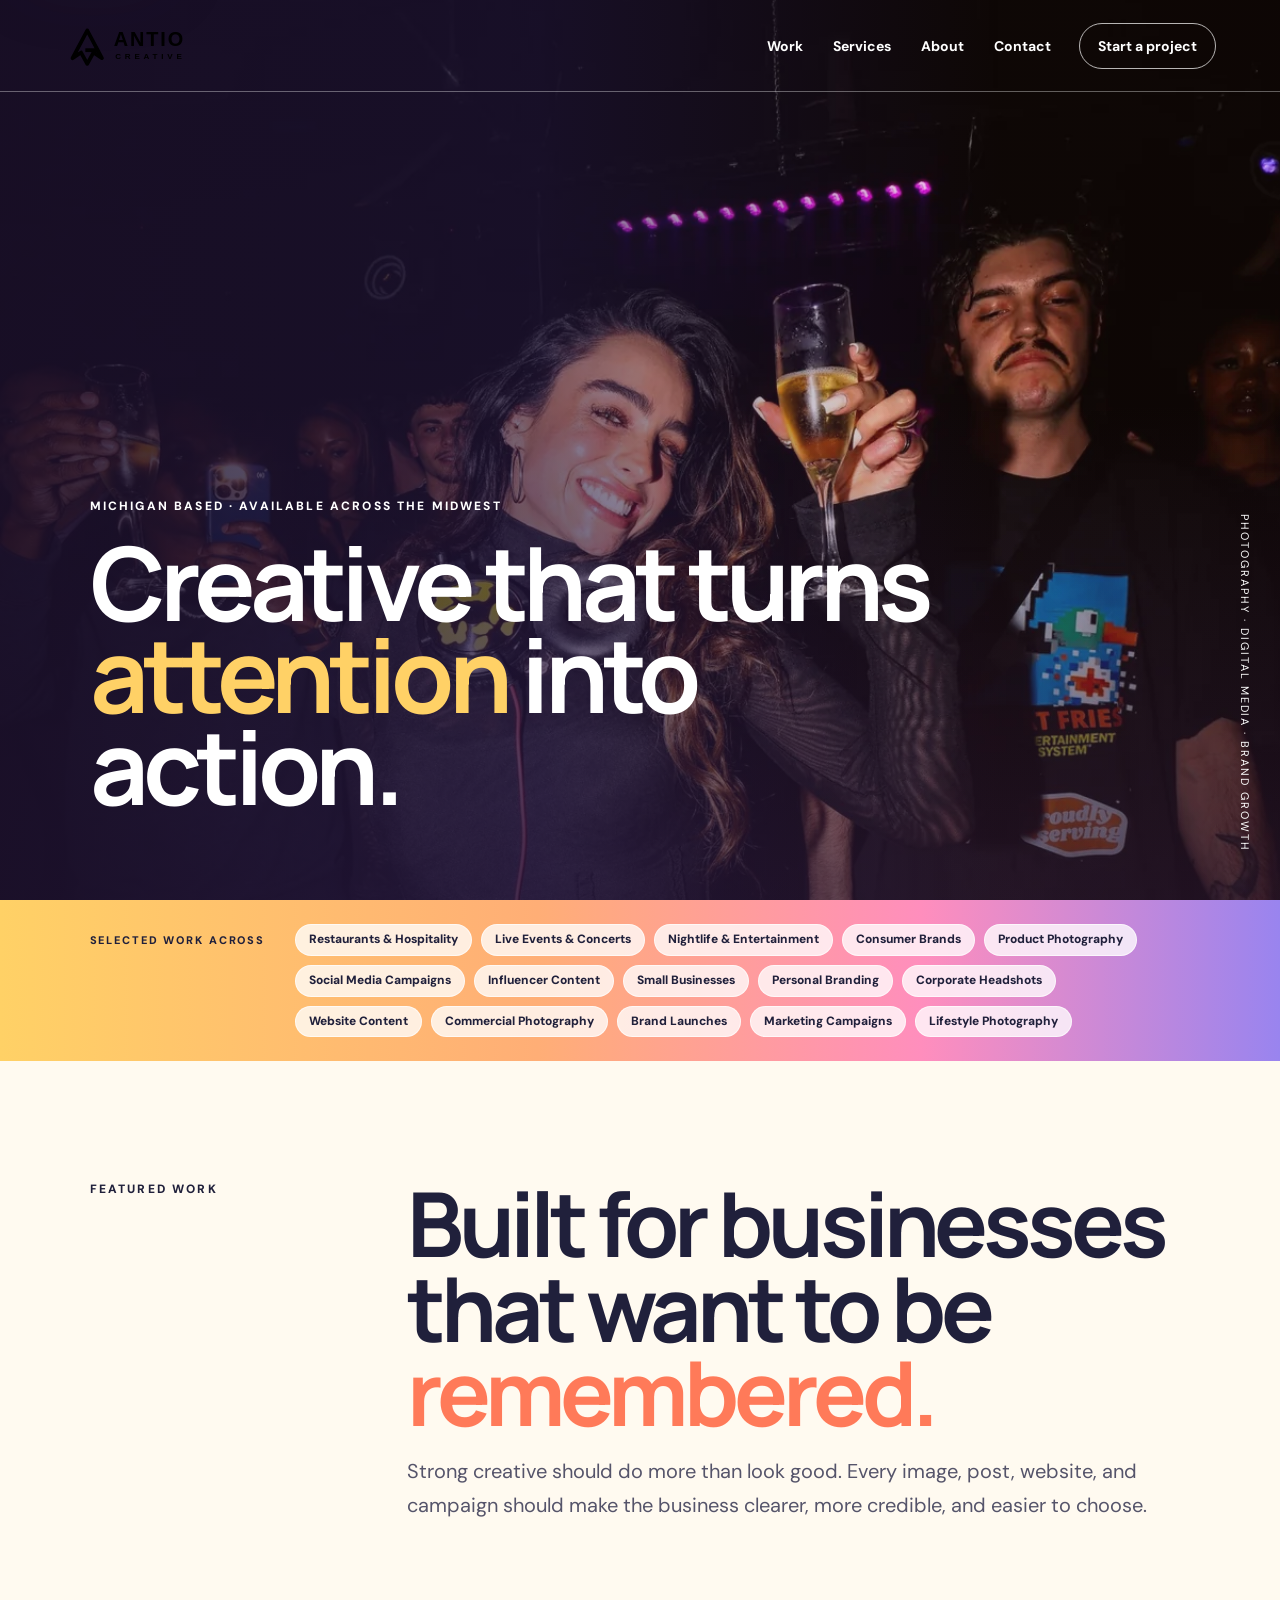
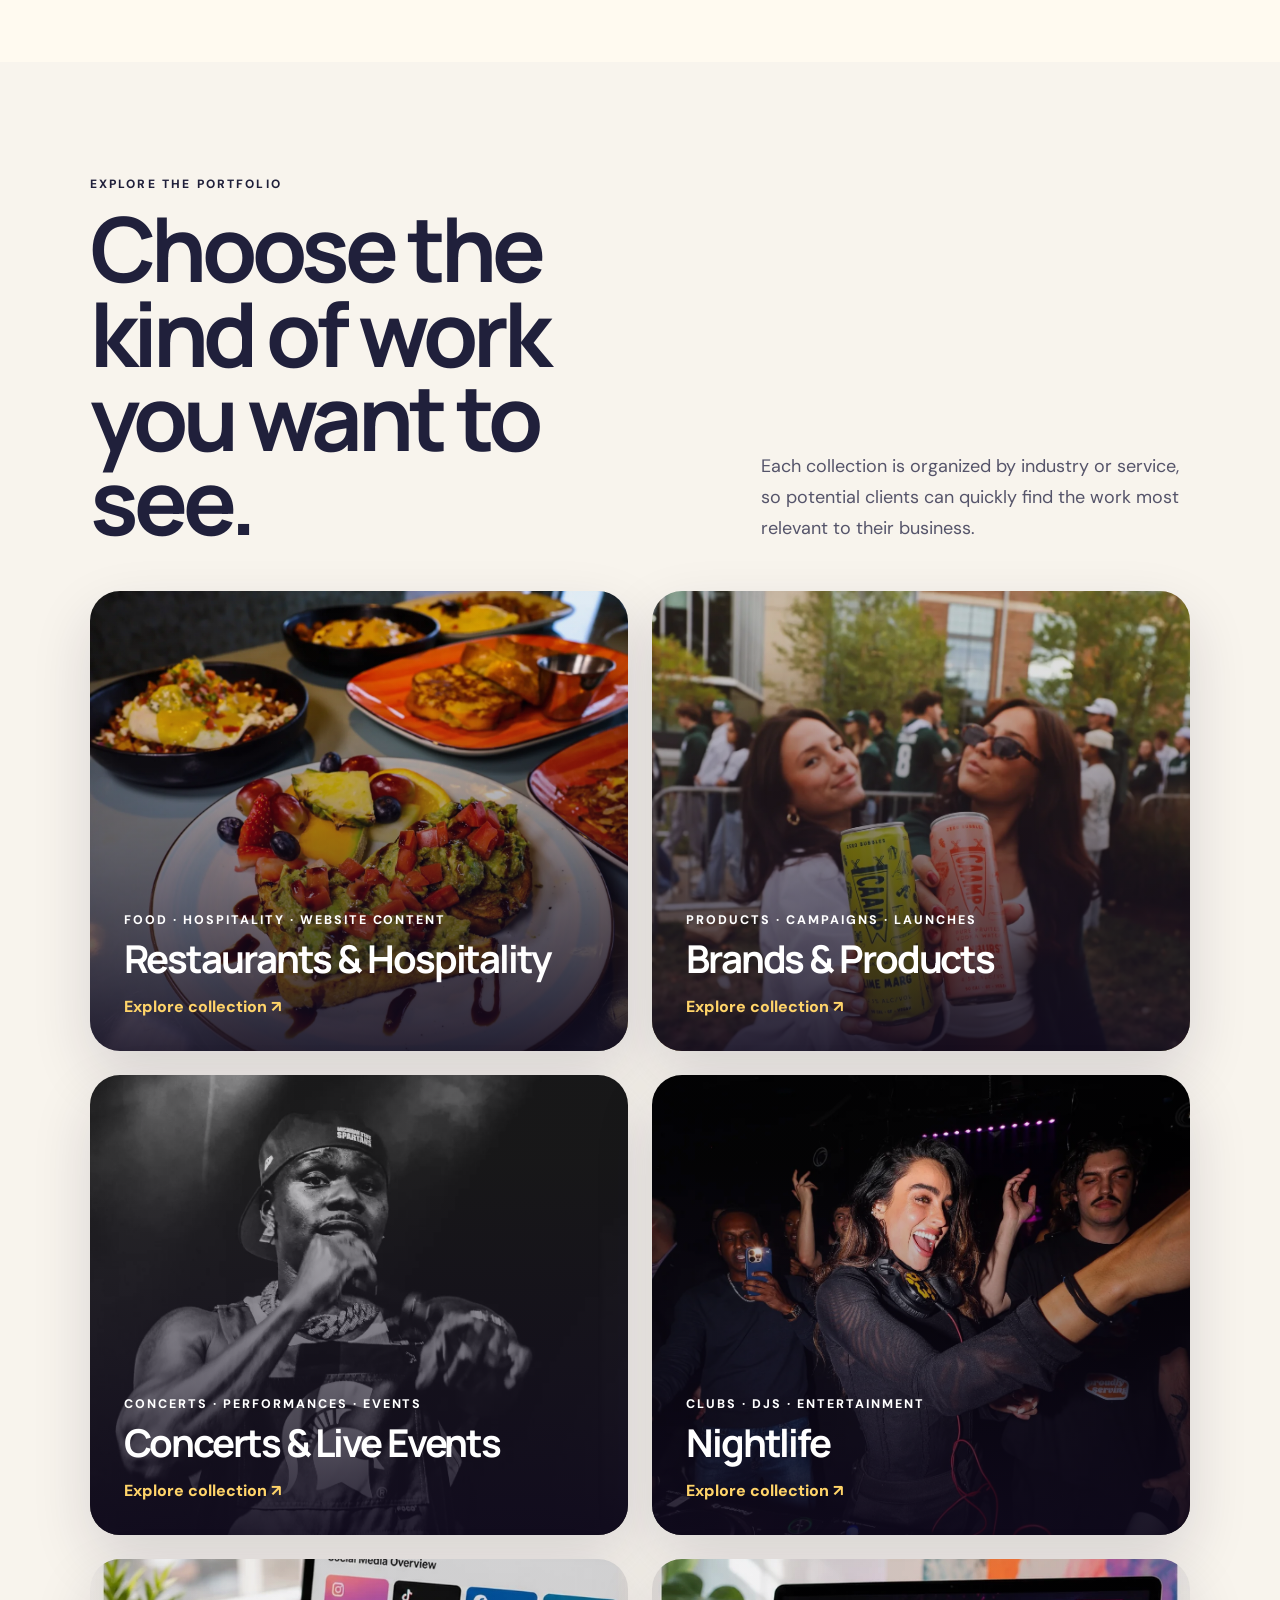
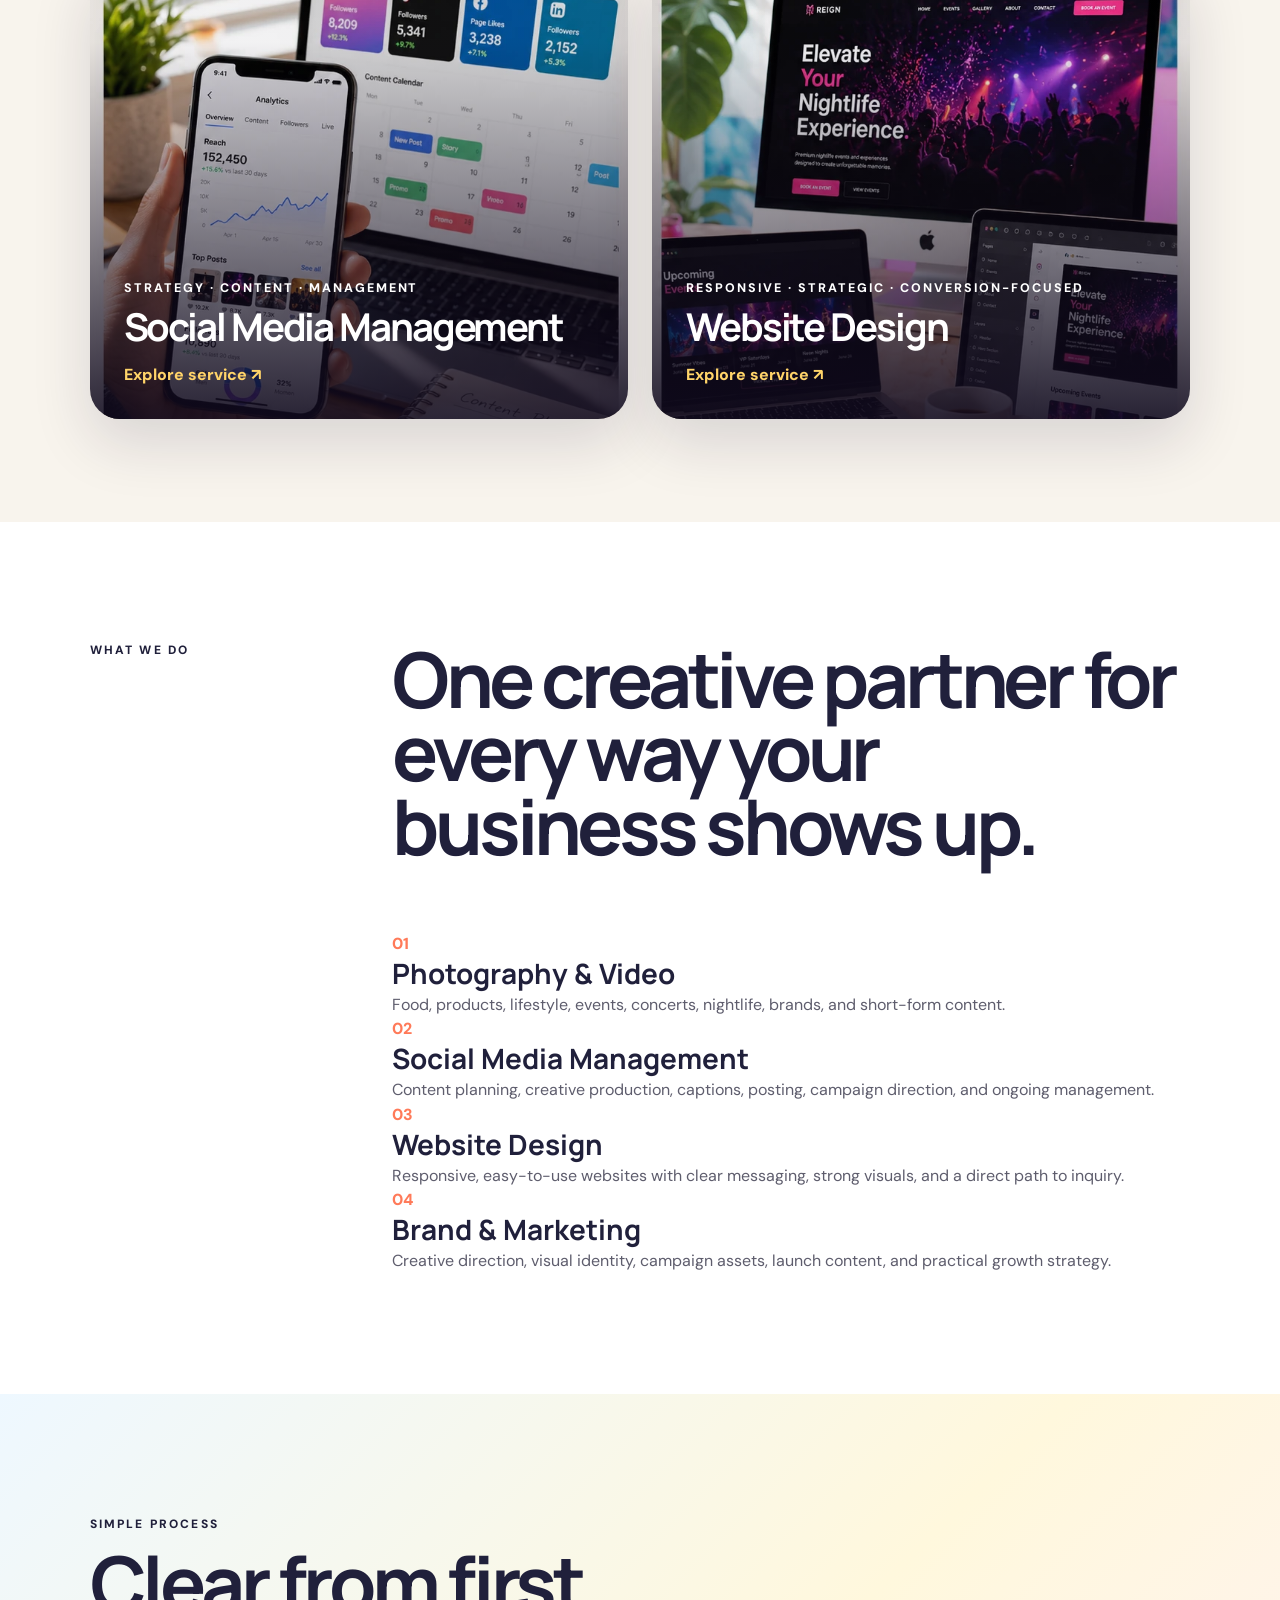
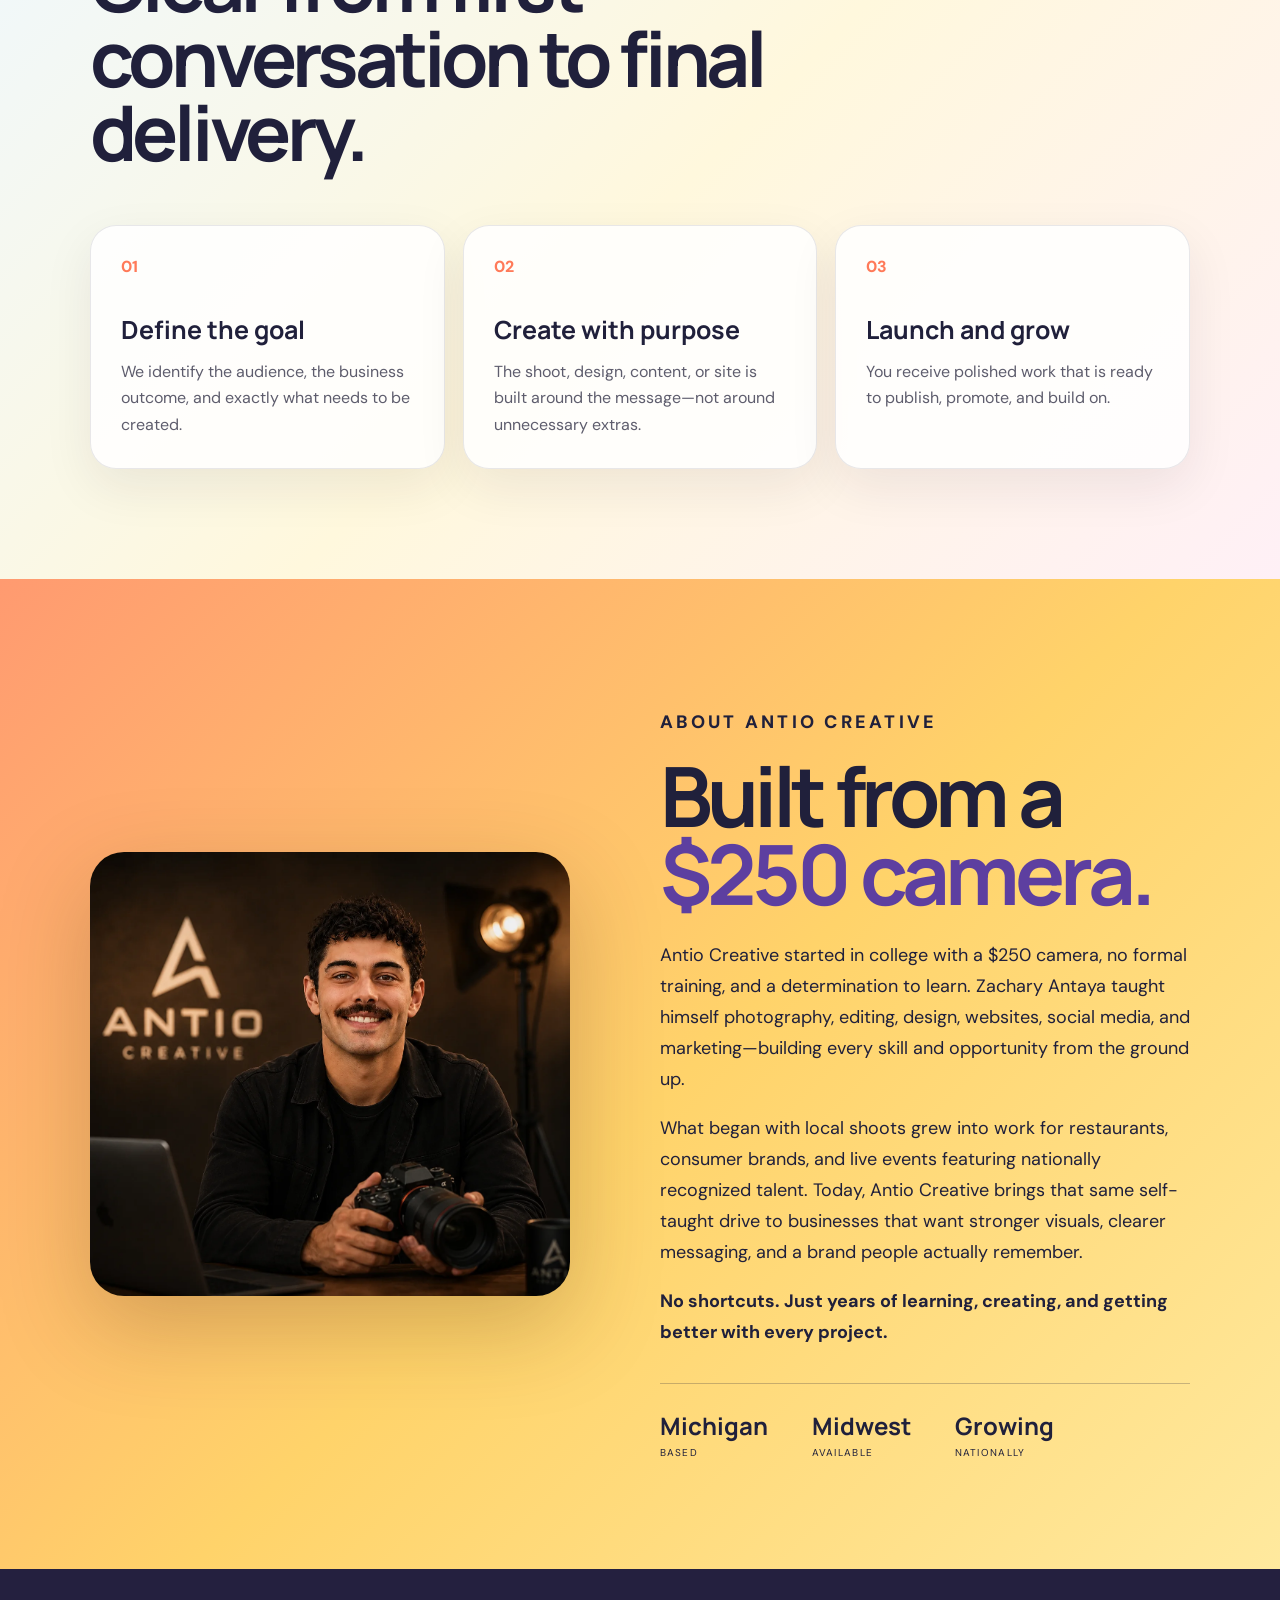
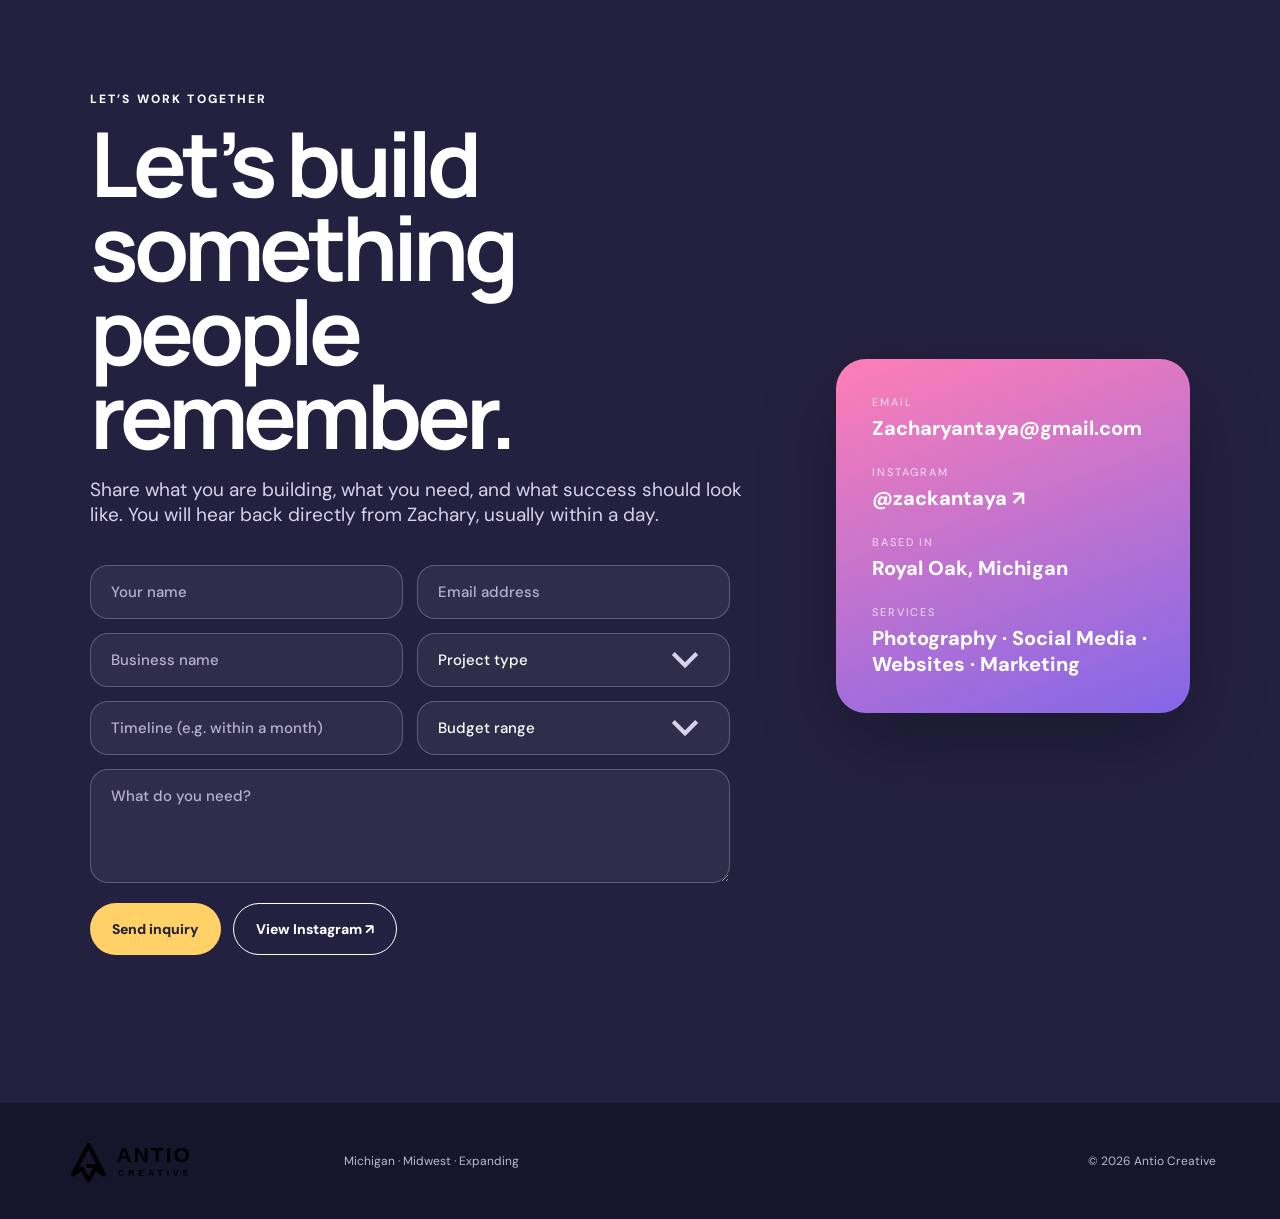
==== commit 98f16765: "Add files via upload" ====
--- a/antio-creative-v2-6/index.html
+++ b/antio-creative-v2-6/index.html
@@ -45,7 +45,7 @@
 <a href="#about">About</a>
 <a href="#contact">Contact</a>
 </nav>
-<a class="header-cta" href="mailto:Zacharyantaya@gmail.com?subject=Antio%20Creative%20Project%20Inquiry">Start a project</a>
+<a class="header-cta" href="#contact">Start a project</a>
 </header>
 <main id="main">
 <section aria-labelledby="hero-title" class="hero">
@@ -163,11 +163,51 @@
 <div class="contact-panel reveal">
 <p class="eyebrow">Let’s work together</p>
 <h2>Let’s build something people remember.</h2>
-<p>Share what you are building, what you need, and what success should look like. You will hear back directly from Zachary.</p>
+<p>Share what you are building, what you need, and what success should look like. You will hear back directly from Zachary, usually within a day.</p>
+<form action="https://api.web3forms.com/submit" class="contact-form" id="contact-form" method="POST">
+<input name="access_key" type="hidden" value="ccef0b5f-86c6-4bd6-aae5-f85ea4fa3c06"/>
+<input name="subject" type="hidden" value="New project inquiry — Antio Creative"/>
+<input aria-label="Leave this field empty" class="hp-field" name="botcheck" tabindex="-1" type="text"/>
+<div class="form-row">
+<label class="sr-only" for="cf-name">Name</label>
+<input id="cf-name" name="name" placeholder="Your name" required type="text"/>
+<label class="sr-only" for="cf-email">Email</label>
+<input id="cf-email" name="email" placeholder="Email address" required type="email"/>
+</div>
+<div class="form-row">
+<label class="sr-only" for="cf-business">Business name</label>
+<input id="cf-business" name="business_name" placeholder="Business name" type="text"/>
+<label class="sr-only" for="cf-type">Project type</label>
+<select id="cf-type" name="project_type" required>
+<option value="" disabled selected>Project type</option>
+<option>Photography</option>
+<option>Video Production</option>
+<option>Social Media Management</option>
+<option>Website Design</option>
+<option>Multiple / not sure yet</option>
+</select>
+</div>
+<div class="form-row">
+<label class="sr-only" for="cf-timeline">Timeline</label>
+<input id="cf-timeline" name="timeline" placeholder="Timeline (e.g. within a month)" type="text"/>
+<label class="sr-only" for="cf-budget">Budget range</label>
+<select id="cf-budget" name="budget_range">
+<option value="" disabled selected>Budget range</option>
+<option>Under $500</option>
+<option>$500 – $1,500</option>
+<option>$1,500 – $5,000</option>
+<option>$5,000+</option>
+<option>Not sure yet</option>
+</select>
+</div>
+<label class="sr-only" for="cf-details">What do you need?</label>
+<textarea id="cf-details" name="message" placeholder="What do you need?" required rows="4"></textarea>
 <div class="actions">
-<a class="btn btn-primary" href="mailto:Zacharyantaya@gmail.com?subject=Antio%20Creative%20Project%20Inquiry&amp;body=Business%20name%3A%0AProject%20type%3A%0ATimeline%3A%0ABudget%20range%3A%0AWhat%20do%20you%20need%3F%0A">Start your project</a>
+<button class="btn btn-primary" type="submit">Send inquiry</button>
 <a class="btn btn-secondary dark-btn" href="https://www.instagram.com/zackantaya/" rel="noopener" target="_blank">View Instagram ↗</a>
 </div>
+<p aria-live="polite" class="form-status" id="form-status"></p>
+</form>
 </div>
 <aside aria-label="Contact details" class="contact-card reveal delay-1">
 <p>Email</p><a href="mailto:Zacharyantaya@gmail.com">Zacharyantaya@gmail.com</a>
--- a/antio-creative-v2-6/styles.css
+++ b/antio-creative-v2-6/styles.css
@@ -1,5 +1,22 @@
 :root{--ink:#20203b;--cream:#fffaf0;--paper:#fffdf8;--orange:#ff7a59;--yellow:#ffd166;--pink:#ff7eb6;--blue:#69b7ff;--purple:#8267e8;--mint:#61d7b3;--line:rgba(32,32,59,.16);--shadow:0 22px 70px rgba(37,28,54,.14)}
-*{box-sizing:border-box}html{scroll-behavior:smooth}body{margin:0;background:var(--paper);color:var(--ink);font-family:"DM Sans",sans-serif;overflow-x:hidden}img{display:block;max-width:100%}a{color:inherit}.site-header{position:absolute;z-index:20;inset:0 0 auto 0;height:92px;padding:0 5vw;display:flex;align-items:center;gap:28px;color:#fff;border-bottom:1px solid rgba(255,255,255,.35)}.logo{width:250px;color:#fff}.logo img{width:100%;filter:brightness(0) invert(1)}.site-nav{margin-left:auto;display:flex;gap:30px}.site-nav a,.header-cta{text-decoration:none;font-size:14px;font-weight:700}.header-cta{padding:13px 18px;border:1px solid rgba(255,255,255,.7);border-radius:999px}.menu-toggle{display:none;margin-left:auto;background:none;border:0;color:#fff;font:700 14px inherit}.hero{position:relative;height:100svh;min-height:720px;overflow:hidden;color:#fff}.hero-media,.hero-media img,.hero-wash{position:absolute;inset:0;width:100%;height:100%}.hero-media img{object-fit:cover;object-position:center 35%}.hero-wash{background:linear-gradient(90deg,rgba(27,16,42,.87) 0%,rgba(38,24,64,.6) 42%,rgba(255,122,89,.05) 78%),linear-gradient(0deg,rgba(32,18,48,.62),transparent 55%)}.hero-copy{position:absolute;z-index:2;left:7vw;top:54%;transform:translateY(-50%);max-width:900px}.eyebrow,.section-kicker{text-transform:uppercase;letter-spacing:.18em;font-size:12px;font-weight:800}.hero h1,.intro h2,.case h3,.services h2,.about h2,.contact h2{font-family:Manrope,sans-serif;letter-spacing:-.055em}.hero h1{font-size:clamp(58px,8vw,122px);line-height:.9;max-width:1000px;margin:22px 0}.hero h1 span{color:var(--yellow)}.hero-lede{font-size:clamp(18px,1.7vw,24px);line-height:1.55;max-width:720px;color:#f7f0ff}.actions{display:flex;gap:12px;flex-wrap:wrap;margin-top:34px}.btn{display:inline-flex;align-items:center;justify-content:center;padding:16px 22px;border-radius:999px;text-decoration:none;font-size:14px;font-weight:800;transition:.25s}.btn-primary{background:var(--yellow);color:var(--ink)}.btn-primary:hover{transform:translateY(-2px);background:#ffe18b}.btn-secondary{border:1px solid rgba(255,255,255,.75);color:#fff}.hero-badge{position:absolute;right:2.2vw;bottom:48px;z-index:3;writing-mode:vertical-rl;text-transform:uppercase;letter-spacing:.18em;font-size:11px}.client-strip{display:flex;justify-content:center;gap:18px;flex-wrap:wrap;padding:22px 5vw;background:linear-gradient(90deg,var(--yellow),#ffb168,var(--pink),#a88eff,var(--blue));font-weight:800}.client-strip span{background:rgba(255,255,255,.78);padding:9px 14px;border-radius:999px;box-shadow:0 6px 16px rgba(32,32,59,.08)}.section{padding:120px 7vw}.intro{display:grid;grid-template-columns:.6fr 1.7fr;gap:7vw;background:var(--cream)}.intro h2{font-size:clamp(50px,7vw,102px);line-height:.94;margin:0}.intro h2 em{font-style:normal;color:var(--orange)}.intro p{font-size:20px;line-height:1.7;max-width:720px;color:#55546a}.case{padding:110px 7vw}.case-head{display:grid;grid-template-columns:1.15fr .85fr;gap:7vw;align-items:end;margin-bottom:52px}.case h3{font-size:clamp(52px,7vw,100px);line-height:.94;margin:14px 0 0}.case-head p{font-size:18px;line-height:1.7}.text-link{font-weight:800;text-decoration:none;border-bottom:2px solid currentColor;padding-bottom:3px}.case-food{background:#fff}.food-grid{display:grid;grid-template-columns:1.1fr .9fr 1fr;grid-template-rows:330px 280px;gap:16px}.food-grid img{width:100%;height:100%;object-fit:cover;border-radius:26px;box-shadow:var(--shadow)}.food-grid img:first-child{grid-row:span 2}.food-grid img:nth-child(2){grid-column:span 2}.case-events{background:linear-gradient(145deg,#3f2c7d,#251d53 55%,#17142e);color:#fff}.case-head.light p{color:#ded7f2}.event-grid{display:grid;grid-template-columns:1.1fr .9fr;grid-template-rows:520px 520px;gap:18px}.event-card{margin:0;position:relative;border-radius:28px;overflow:hidden;background:#111;box-shadow:0 24px 80px rgba(0,0,0,.35)}.event-card img{width:100%;height:100%;object-fit:cover;transition:.6s}.event-card:hover img{transform:scale(1.025)}.event-card figcaption{position:absolute;left:18px;bottom:18px;background:rgba(18,16,38,.78);backdrop-filter:blur(8px);padding:10px 13px;border-radius:999px;font-size:11px;letter-spacing:.12em;text-transform:uppercase}.event-a{grid-row:span 2}.case-brands{background:linear-gradient(180deg,#fff7e8,#f7f2ff)}.brand-intro{max-width:1050px;margin-bottom:55px}.brand-intro h3 span{color:var(--purple)}.brand-intro>p:last-child{font-size:19px;line-height:1.7;max-width:760px;color:#55546a}.brand-grid{display:grid;grid-template-columns:1fr 1fr;gap:24px}.brand-card{display:block;text-decoration:none;background:#fff;border-radius:30px;overflow:hidden;box-shadow:var(--shadow);transition:.25s}.brand-card:hover{transform:translateY(-5px)}.brand-image{aspect-ratio:1/1;overflow:hidden;background:#eee}.brand-image img{width:100%;height:100%;object-fit:cover}.brand-copy{padding:28px}.brand-copy p{margin:0;text-transform:uppercase;letter-spacing:.17em;font-size:12px;font-weight:800;color:var(--purple)}.brand-copy h4{font-family:Manrope,sans-serif;font-size:27px;line-height:1.25;margin:12px 0 24px}.brand-copy span{font-weight:800}.services{display:grid;grid-template-columns:.55fr 1.45fr;background:#fff}.services-content h2{font-size:clamp(48px,6vw,90px);line-height:.96;margin:0}.service-list{margin-top:70px}.service-list article{display:grid;grid-template-columns:65px 1fr 1fr;gap:28px;border-top:1px solid var(--line);padding:28px 0}.service-list article:last-child{border-bottom:1px solid var(--line)}.service-list span{font-weight:800;color:var(--orange)}.service-list h3{font-family:Manrope,sans-serif;font-size:28px;margin:0}.service-list p{margin:0;line-height:1.65;color:#5e5d6d}.about{padding:110px 7vw;background:linear-gradient(135deg,#ff9a70 0%,#ffd36a 52%,#ffe99e 100%);display:grid;grid-template-columns:.95fr 1.05fr;gap:7vw;align-items:center}.about-image img{width:100%;border-radius:34px;box-shadow:0 30px 90px rgba(81,42,20,.25)}.about h2{font-size:clamp(52px,6.5vw,96px);line-height:.94;margin:14px 0 28px}.about h2 span{color:#5d3fa0}.about-copy>p{font-size:18px;line-height:1.72}.about-note{font-weight:700}.about-meta{display:flex;gap:44px;border-top:1px solid rgba(32,32,59,.25);padding-top:25px;margin-top:35px}.about-meta div{display:flex;flex-direction:column}.about-meta strong{font-family:Manrope;font-size:24px}.about-meta span{text-transform:uppercase;letter-spacing:.13em;font-size:10px;margin-top:4px}.contact{padding:110px 7vw;background:#24203f;color:#fff;display:grid;grid-template-columns:1.3fr .7fr;gap:7vw;align-items:center}.contact h2{font-size:clamp(52px,7vw,102px);line-height:.94;margin:14px 0}.contact-panel>p:not(.eyebrow){font-size:19px;color:#d8d2e9}.dark-btn{border-color:#fff}.contact-card{background:linear-gradient(160deg,var(--pink),var(--purple));border-radius:30px;padding:36px;box-shadow:0 28px 80px rgba(0,0,0,.22)}.contact-card p{font-size:11px;text-transform:uppercase;letter-spacing:.16em;margin:24px 0 6px;opacity:.78}.contact-card p:first-child{margin-top:0}.contact-card a,.contact-card span{display:block;font-size:20px;font-weight:800;text-decoration:none;overflow-wrap:anywhere}footer{padding:34px 5vw;background:#17152b;color:#fff;display:grid;grid-template-columns:250px 1fr auto;align-items:center;gap:30px}footer img{width:230px;filter:brightness(0) invert(1)}footer p{margin:0;font-size:12px;color:#beb8d2}.reveal{opacity:0;transform:translateY(26px);transition:opacity .75s ease,transform .75s ease}.reveal.in{opacity:1;transform:none}.delay-1{transition-delay:.12s}.delay-2{transition-delay:.22s}
+*{box-sizing:border-box}html{scroll-behavior:smooth}body{margin:0;background:var(--paper);color:var(--ink);font-family:"DM Sans",sans-serif;overflow-x:hidden}img{display:block;max-width:100%}a{color:inherit}.site-header{position:absolute;z-index:20;inset:0 0 auto 0;height:92px;padding:0 5vw;display:flex;align-items:center;gap:28px;color:#fff;border-bottom:1px solid rgba(255,255,255,.35)}.logo{width:250px;color:#fff}.logo img{width:100%;filter:brightness(0) invert(1)}.site-nav{margin-left:auto;display:flex;gap:30px}.site-nav a,.header-cta{text-decoration:none;font-size:14px;font-weight:700}.header-cta{padding:13px 18px;border:1px solid rgba(255,255,255,.7);border-radius:999px}.menu-toggle{display:none;margin-left:auto;background:none;border:0;color:#fff;font:700 14px inherit}.hero{position:relative;height:100svh;min-height:720px;overflow:hidden;color:#fff}.hero-media,.hero-media img,.hero-wash{position:absolute;inset:0;width:100%;height:100%}.hero-media img{object-fit:cover;object-position:center 35%}.hero-wash{background:linear-gradient(90deg,rgba(27,16,42,.87) 0%,rgba(38,24,64,.6) 42%,rgba(255,122,89,.05) 78%),linear-gradient(0deg,rgba(32,18,48,.62),transparent 55%)}.hero-copy{position:absolute;z-index:2;left:7vw;top:54%;transform:translateY(-50%);max-width:900px}.eyebrow,.section-kicker{text-transform:uppercase;letter-spacing:.18em;font-size:12px;font-weight:800}.hero h1,.intro h2,.case h3,.services h2,.about h2,.contact h2{font-family:Manrope,sans-serif;letter-spacing:-.055em}.hero h1{font-size:clamp(58px,8vw,122px);line-height:.9;max-width:1000px;margin:22px 0}.hero h1 span{color:var(--yellow)}.hero-lede{font-size:clamp(18px,1.7vw,24px);line-height:1.55;max-width:720px;color:#f7f0ff}.actions{display:flex;gap:12px;flex-wrap:wrap;margin-top:34px}.btn{display:inline-flex;align-items:center;justify-content:center;padding:16px 22px;border-radius:999px;text-decoration:none;font-size:14px;font-weight:800;transition:.25s}.btn-primary{background:var(--yellow);color:var(--ink)}.btn-primary:hover{transform:translateY(-2px);background:#ffe18b}.btn-secondary{border:1px solid rgba(255,255,255,.75);color:#fff}.hero-badge{position:absolute;right:2.2vw;bottom:48px;z-index:3;writing-mode:vertical-rl;text-transform:uppercase;letter-spacing:.18em;font-size:11px}.client-strip{display:flex;justify-content:center;gap:18px;flex-wrap:wrap;padding:22px 5vw;background:linear-gradient(90deg,var(--yellow),#ffb168,var(--pink),#a88eff,var(--blue));font-weight:800}.client-strip span{background:rgba(255,255,255,.78);padding:9px 14px;border-radius:999px;box-shadow:0 6px 16px rgba(32,32,59,.08)}.section{padding:120px 7vw}.intro{display:grid;grid-template-columns:.6fr 1.7fr;gap:7vw;background:var(--cream)}.intro h2{font-size:clamp(50px,7vw,102px);line-height:.94;margin:0}.intro h2 em{font-style:normal;color:var(--orange)}.intro p{font-size:20px;line-height:1.7;max-width:720px;color:#55546a}.case{padding:110px 7vw}.case-head{display:grid;grid-template-columns:1.15fr .85fr;gap:7vw;align-items:end;margin-bottom:52px}.case h3{font-size:clamp(52px,7vw,100px);line-height:.94;margin:14px 0 0}.case-head p{font-size:18px;line-height:1.7}.text-link{font-weight:800;text-decoration:none;border-bottom:2px solid currentColor;padding-bottom:3px}.case-food{background:#fff}.food-grid{display:grid;grid-template-columns:1.1fr .9fr 1fr;grid-template-rows:330px 280px;gap:16px}.food-grid img{width:100%;height:100%;object-fit:cover;border-radius:26px;box-shadow:var(--shadow)}.food-grid img:first-child{grid-row:span 2}.food-grid img:nth-child(2){grid-column:span 2}.case-events{background:linear-gradient(145deg,#3f2c7d,#251d53 55%,#17142e);color:#fff}.case-head.light p{color:#ded7f2}.event-grid{display:grid;grid-template-columns:1.1fr .9fr;grid-template-rows:520px 520px;gap:18px}.event-card{margin:0;position:relative;border-radius:28px;overflow:hidden;background:#111;box-shadow:0 24px 80px rgba(0,0,0,.35)}.event-card img{width:100%;height:100%;object-fit:cover;transition:.6s}.event-card:hover img{transform:scale(1.025)}.event-card figcaption{position:absolute;left:18px;bottom:18px;background:rgba(18,16,38,.78);backdrop-filter:blur(8px);padding:10px 13px;border-radius:999px;font-size:11px;letter-spacing:.12em;text-transform:uppercase}.event-a{grid-row:span 2}.case-brands{background:linear-gradient(180deg,#fff7e8,#f7f2ff)}.brand-intro{max-width:1050px;margin-bottom:55px}.brand-intro h3 span{color:var(--purple)}.brand-intro>p:last-child{font-size:19px;line-height:1.7;max-width:760px;color:#55546a}.brand-grid{display:grid;grid-template-columns:1fr 1fr;gap:24px}.brand-card{display:block;text-decoration:none;background:#fff;border-radius:30px;overflow:hidden;box-shadow:var(--shadow);transition:.25s}.brand-card:hover{transform:translateY(-5px)}.brand-image{aspect-ratio:1/1;overflow:hidden;background:#eee}.brand-image img{width:100%;height:100%;object-fit:cover}.brand-copy{padding:28px}.brand-copy p{margin:0;text-transform:uppercase;letter-spacing:.17em;font-size:12px;font-weight:800;color:var(--purple)}.brand-copy h4{font-family:Manrope,sans-serif;font-size:27px;line-height:1.25;margin:12px 0 24px}.brand-copy span{font-weight:800}.services{display:grid;grid-template-columns:.55fr 1.45fr;background:#fff}.services-content h2{font-size:clamp(48px,6vw,90px);line-height:.96;margin:0}.service-list{margin-top:70px}.service-list article{display:grid;grid-template-columns:65px 1fr 1fr;gap:28px;border-top:1px solid var(--line);padding:28px 0}.service-list article:last-child{border-bottom:1px solid var(--line)}.service-list span{font-weight:800;color:var(--orange)}.service-list h3{font-family:Manrope,sans-serif;font-size:28px;margin:0}.service-list p{margin:0;line-height:1.65;color:#5e5d6d}.about{padding:110px 7vw;background:linear-gradient(135deg,#ff9a70 0%,#ffd36a 52%,#ffe99e 100%);display:grid;grid-template-columns:.95fr 1.05fr;gap:7vw;align-items:center}.about-image img{width:100%;border-radius:34px;box-shadow:0 30px 90px rgba(81,42,20,.25)}.about h2{font-size:clamp(52px,6.5vw,96px);line-height:.94;margin:14px 0 28px}.about h2 span{color:#5d3fa0}.about-copy>p{font-size:18px;line-height:1.72}.about-note{font-weight:700}.about-meta{display:flex;gap:44px;border-top:1px solid rgba(32,32,59,.25);padding-top:25px;margin-top:35px}.about-meta div{display:flex;flex-direction:column}.about-meta strong{font-family:Manrope;font-size:24px}.about-meta span{text-transform:uppercase;letter-spacing:.13em;font-size:10px;margin-top:4px}.contact{padding:110px 7vw;background:#24203f;color:#fff;display:grid;grid-template-columns:1.3fr .7fr;gap:7vw;align-items:center}.contact h2{font-size:clamp(52px,7vw,102px);line-height:.94;margin:14px 0}.contact-panel>p:not(.eyebrow){font-size:19px;color:#d8d2e9}.dark-btn{border-color:#fff}
+.contact-form{margin-top:38px;display:flex;flex-direction:column;gap:14px;max-width:640px}
+.contact-form .form-row{display:grid;grid-template-columns:1fr 1fr;gap:14px}
+.contact-form input,.contact-form select,.contact-form textarea{width:100%;padding:16px 20px;border-radius:18px;border:1px solid rgba(255,255,255,.22);background:rgba(255,255,255,.06);color:#fff;font:500 15px "DM Sans",sans-serif;transition:.2s}
+.contact-form select{appearance:none;background-image:url("data:image/svg+xml,%3Csvg xmlns='http://www.w3.org/2000/svg' viewBox='0 0 20 20' fill='%23d8d2e9'%3E%3Cpath d='M5.5 7.5l4.5 4.5 4.5-4.5' stroke='%23d8d2e9' stroke-width='1.6' fill='none'/%3E%3C/svg%3E");background-repeat:no-repeat;background-position:right 18px center}
+.contact-form select option{color:#20203b}
+.contact-form textarea{resize:vertical;min-height:100px;font-family:inherit}
+.contact-form input::placeholder,.contact-form textarea::placeholder{color:#b8b0d4}
+.contact-form input:focus,.contact-form select:focus,.contact-form textarea:focus{outline:none;border-color:var(--pink);background:rgba(255,255,255,.1)}
+.contact-form .actions{margin-top:6px}
+.contact-form button.btn-primary{border:none;cursor:pointer;font-family:inherit}
+.contact-form button.btn-primary:disabled{opacity:.6;cursor:not-allowed;transform:none}
+.hp-field{position:absolute;left:-9999px;width:1px;height:1px;overflow:hidden}
+.sr-only{position:absolute;width:1px;height:1px;padding:0;margin:-1px;overflow:hidden;clip:rect(0,0,0,0);white-space:nowrap;border:0}
+.form-status{margin:4px 0 0;font-size:14px;font-weight:700;min-height:20px}
+.form-status.success{color:var(--mint)}
+.form-status.error{color:#ff9f9f}
+@media(max-width:640px){.contact-form .form-row{grid-template-columns:1fr}}.contact-card{background:linear-gradient(160deg,var(--pink),var(--purple));border-radius:30px;padding:36px;box-shadow:0 28px 80px rgba(0,0,0,.22)}.contact-card p{font-size:11px;text-transform:uppercase;letter-spacing:.16em;margin:24px 0 6px;opacity:.78}.contact-card p:first-child{margin-top:0}.contact-card a,.contact-card span{display:block;font-size:20px;font-weight:800;text-decoration:none;overflow-wrap:anywhere}footer{padding:34px 5vw;background:#17152b;color:#fff;display:grid;grid-template-columns:250px 1fr auto;align-items:center;gap:30px}footer img{width:230px;filter:brightness(0) invert(1)}footer p{margin:0;font-size:12px;color:#beb8d2}.reveal{opacity:0;transform:translateY(26px);transition:opacity .75s ease,transform .75s ease}.reveal.in{opacity:1;transform:none}.delay-1{transition-delay:.12s}.delay-2{transition-delay:.22s}
 @media(max-width:920px){.site-nav,.header-cta{display:none}.menu-toggle{display:block}.site-nav.open{display:flex;position:absolute;top:72px;left:4vw;right:4vw;flex-direction:column;background:#fff;color:var(--ink);padding:22px;border-radius:18px;box-shadow:var(--shadow)}.site-header{height:72px}.logo{width:205px}.hero-copy{left:6vw;right:6vw}.hero h1{font-size:13vw}.hero-badge{display:none}.intro,.case-head,.services,.about,.contact{grid-template-columns:1fr}.intro{gap:30px}.food-grid{grid-template-columns:1fr 1fr;grid-template-rows:320px 260px 260px}.food-grid img:first-child{grid-row:auto}.food-grid img:nth-child(2){grid-column:auto}.event-grid{grid-template-columns:1fr 1fr;grid-template-rows:560px 480px}.event-a{grid-row:auto}.brand-grid{grid-template-columns:1fr}.services-content{margin-top:30px}.service-list article{grid-template-columns:50px 1fr}.service-list p{grid-column:2}.about-image{max-width:700px}.contact-card{max-width:620px}footer{grid-template-columns:220px 1fr}footer p:last-child{display:none}}
 @media(max-width:620px){.hero{min-height:700px}.hero-media img{object-position:62% center}.hero-copy{top:56%}.hero h1{font-size:16vw}.hero-lede{font-size:17px}.section,.case,.about,.contact{padding:82px 5vw}.client-strip{justify-content:flex-start;overflow:auto;flex-wrap:nowrap}.intro h2,.case h3,.services h2,.about h2,.contact h2{font-size:14vw}.food-grid{grid-template-columns:1fr;grid-template-rows:repeat(6,330px)}.event-grid{grid-template-columns:1fr;grid-template-rows:repeat(4,520px)}.brand-copy h4{font-size:23px}.service-list article{grid-template-columns:35px 1fr;gap:14px}.about-meta{gap:20px;flex-wrap:wrap}.contact-card a,.contact-card span{font-size:17px}footer{grid-template-columns:1fr}footer p{display:none}}
 
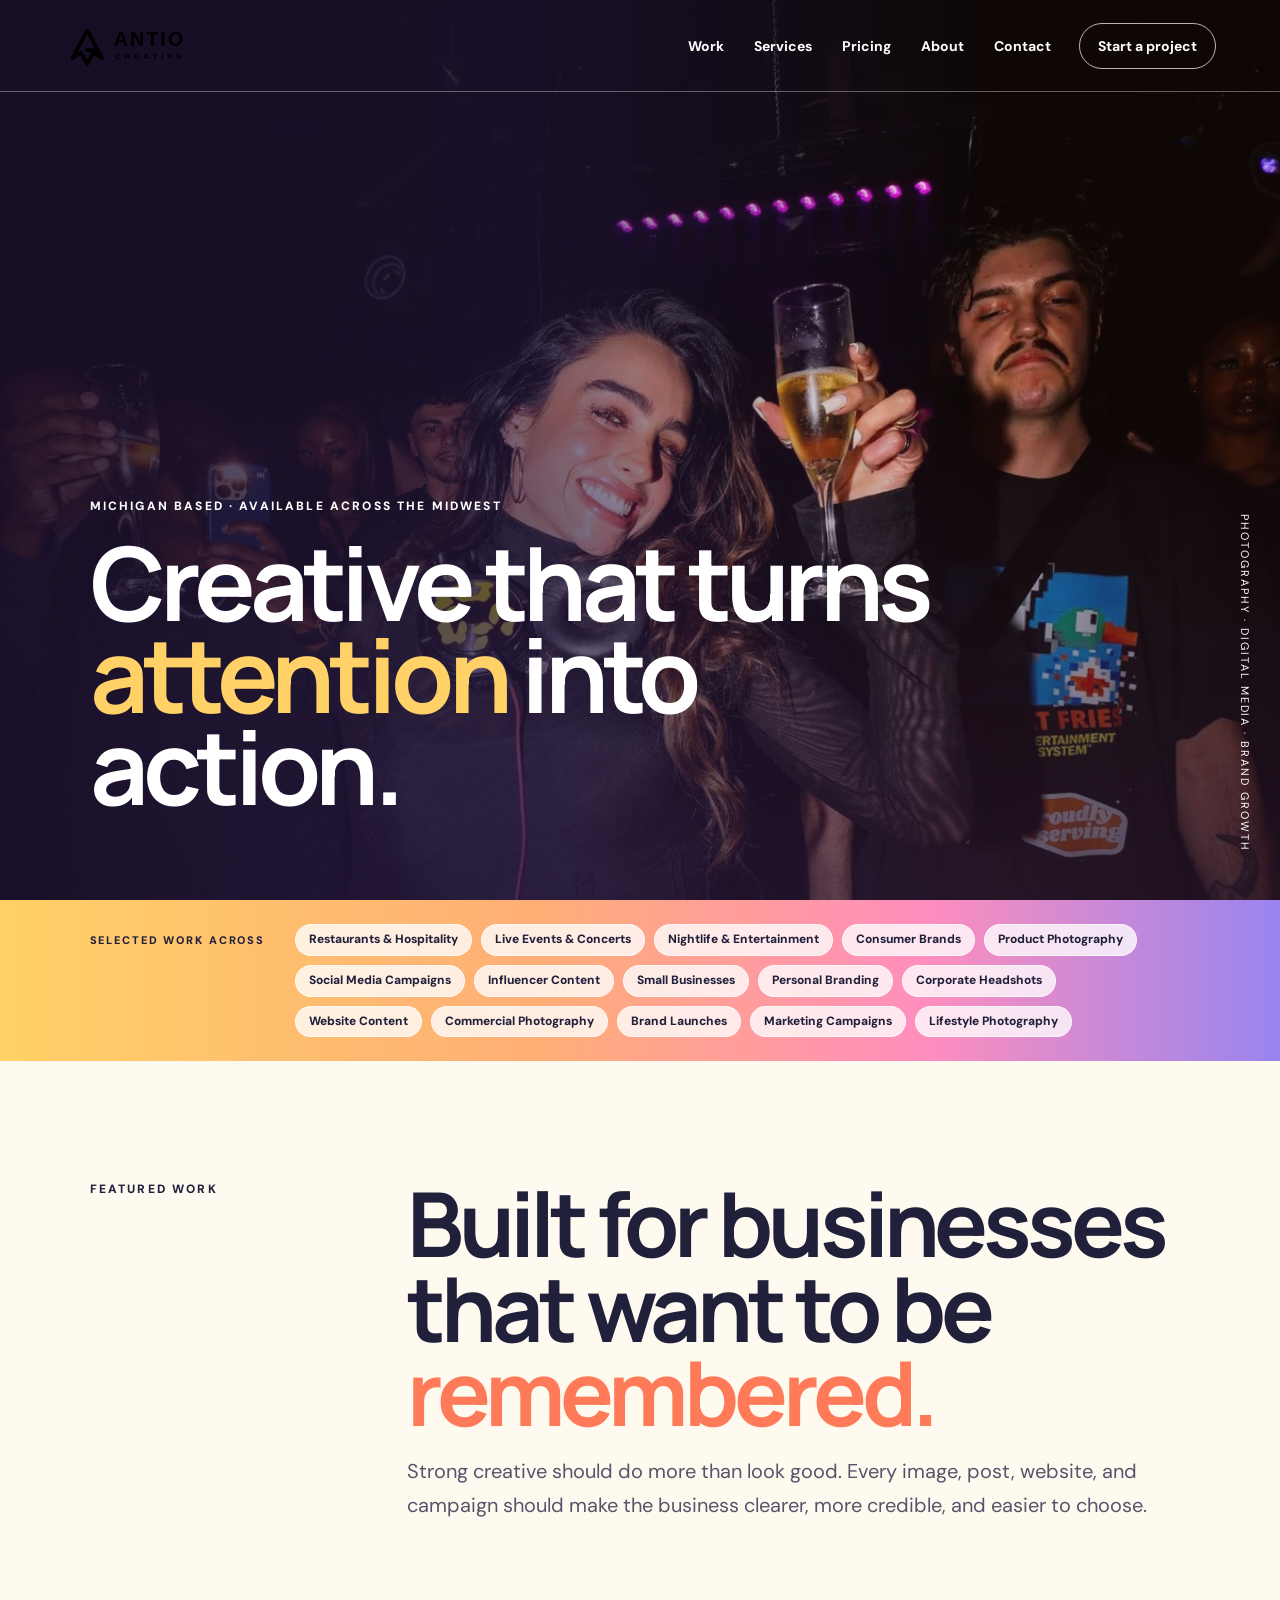
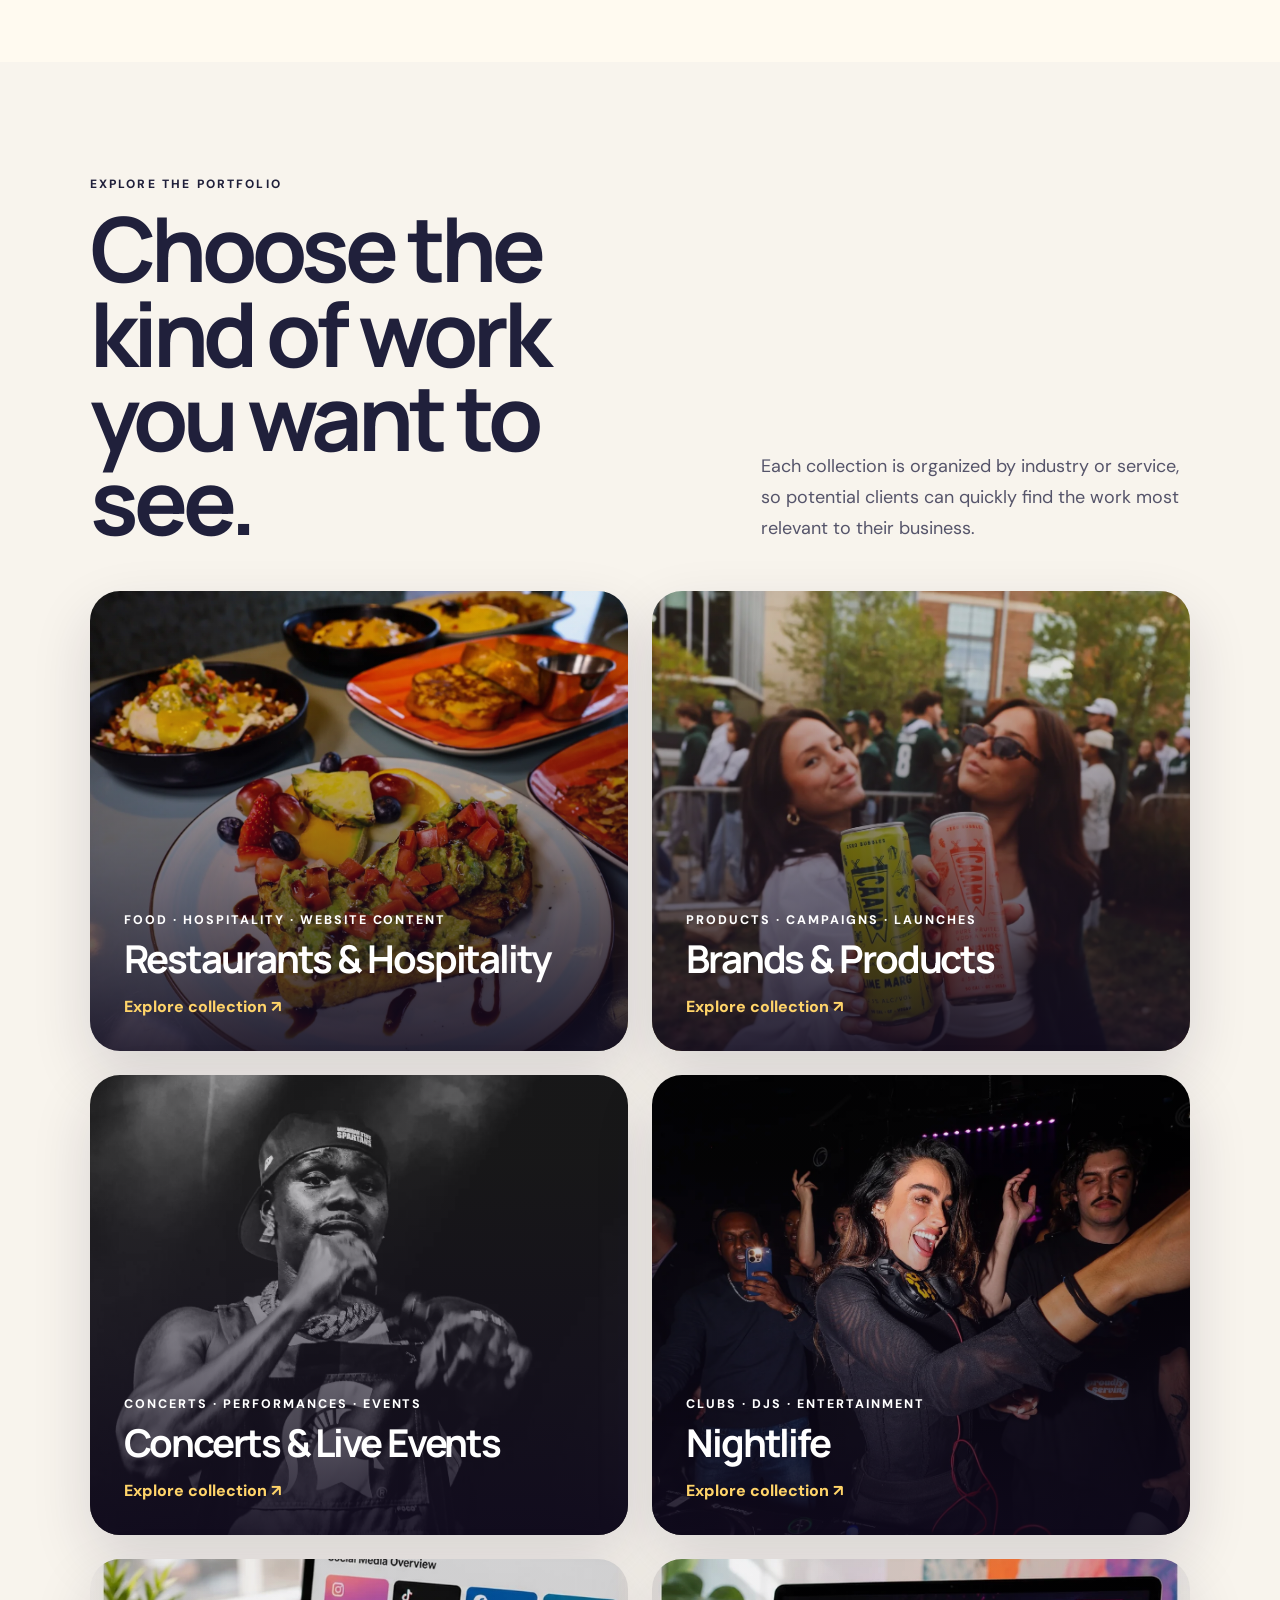
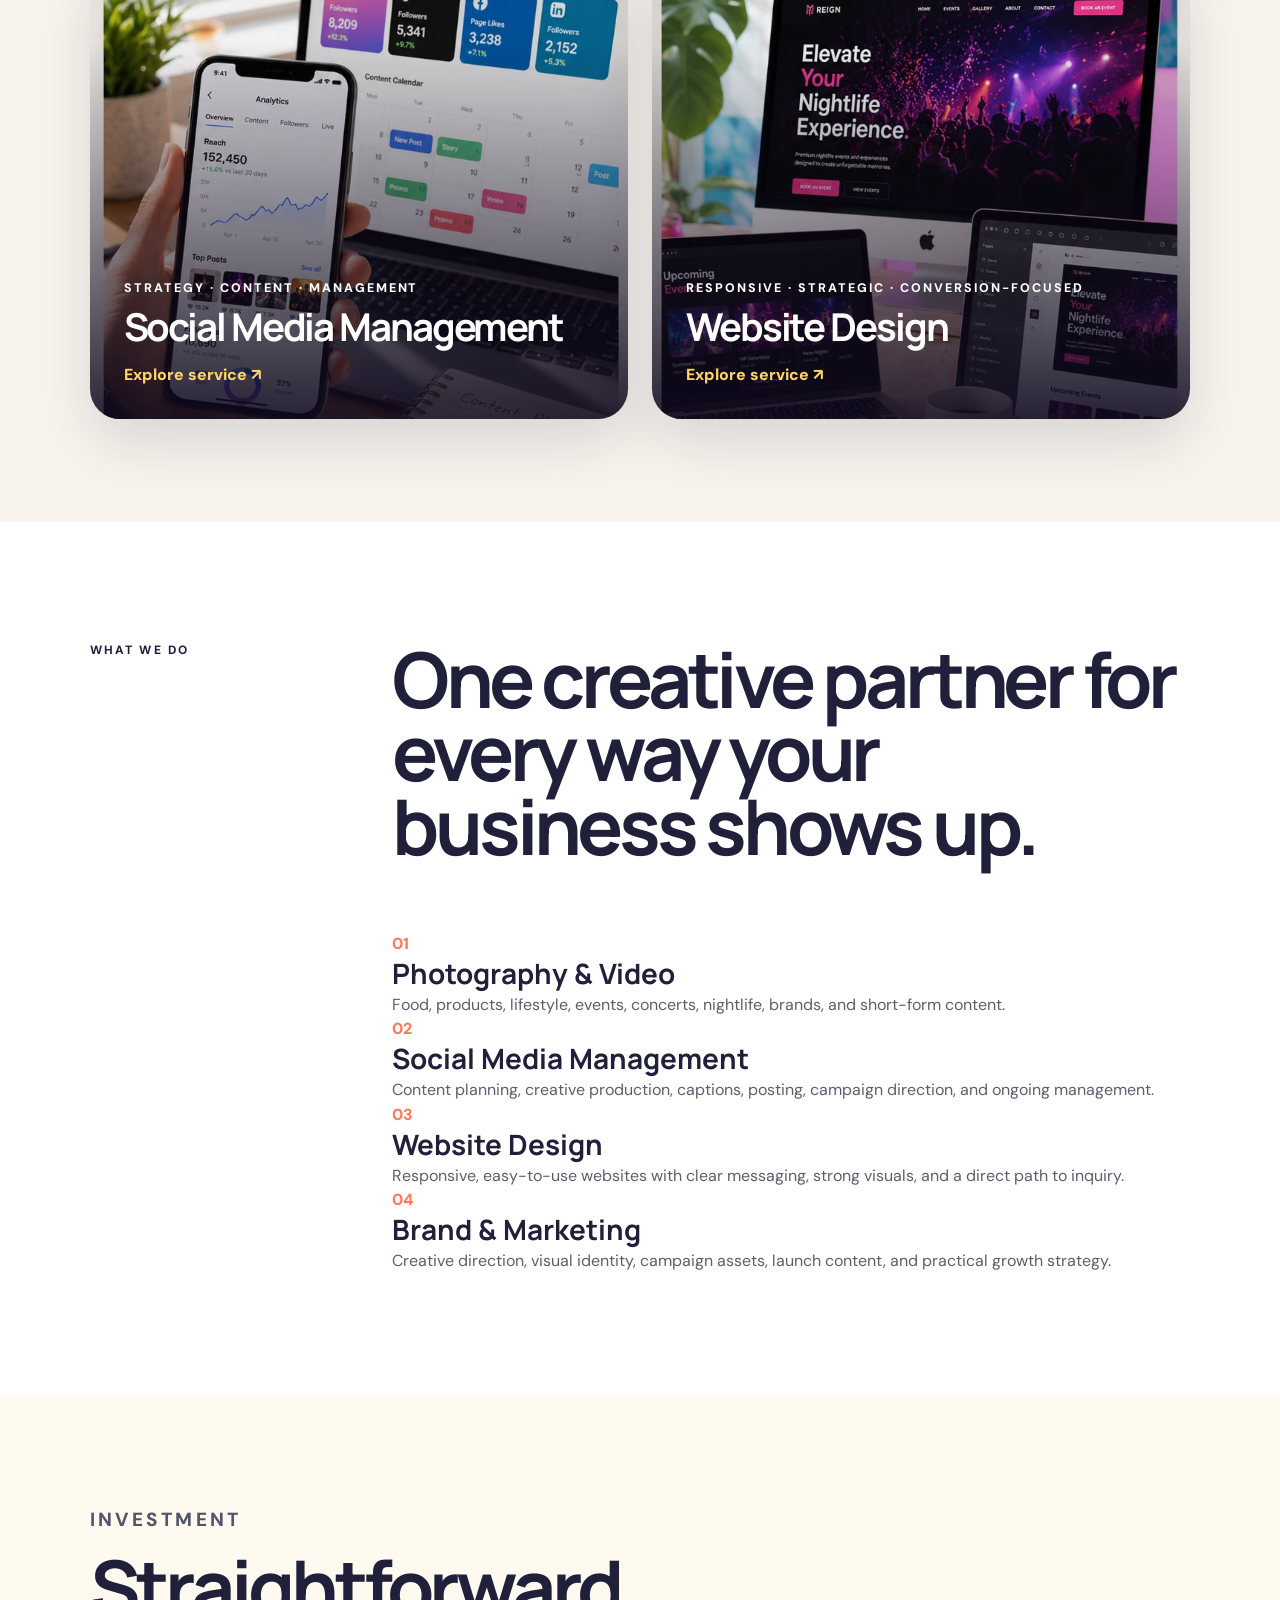
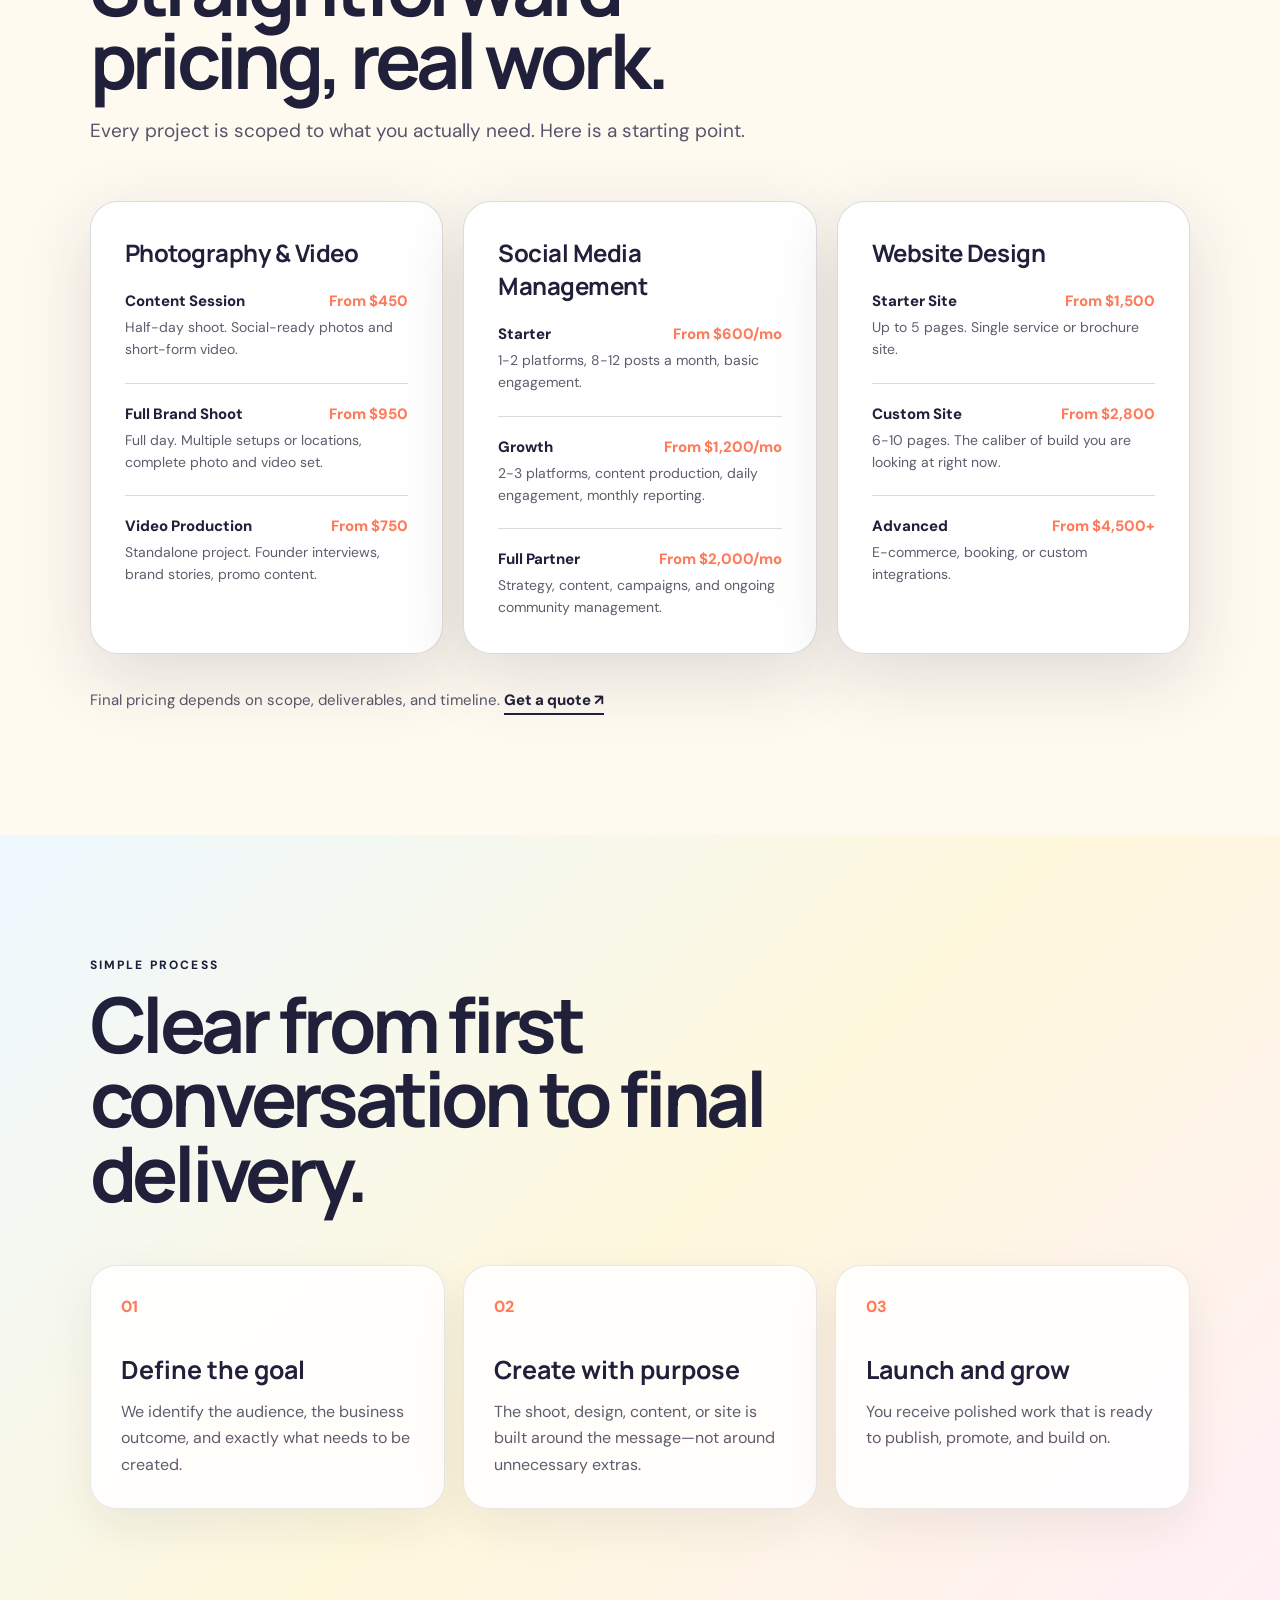
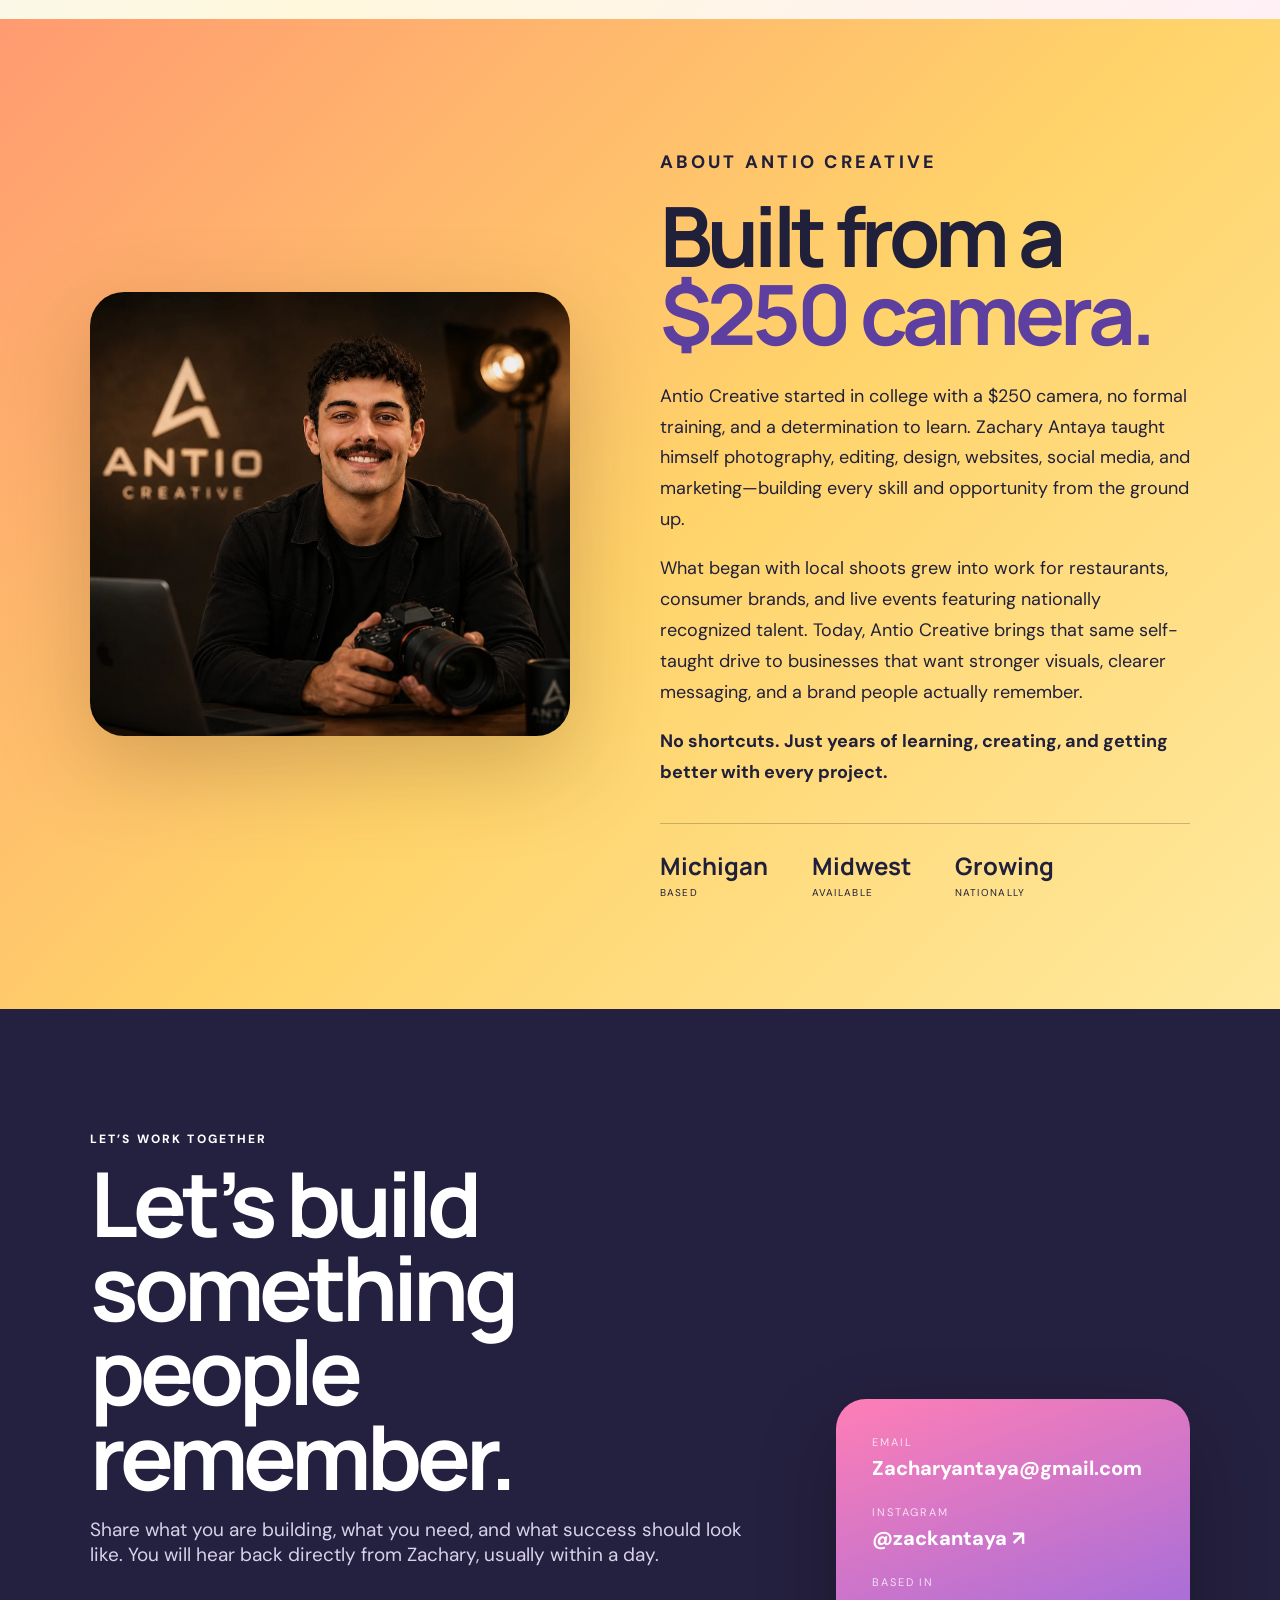
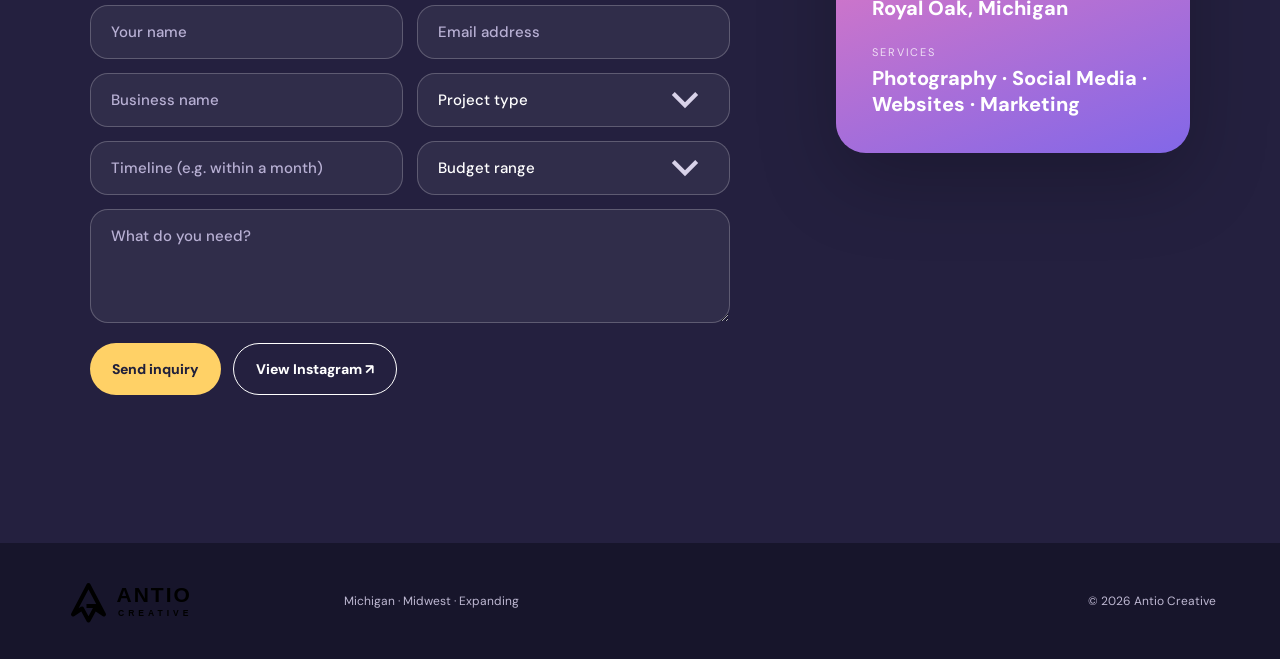
==== commit f9ee3300: "Add files via upload" ====
--- a/antio-creative-v2-6/index.html
+++ b/antio-creative-v2-6/index.html
@@ -42,6 +42,7 @@
 <nav aria-label="Main navigation" class="site-nav" id="site-nav">
 <a href="#work">Work</a>
 <a href="#services">Services</a>
+<a href="#pricing">Pricing</a>
 <a href="#about">About</a>
 <a href="#contact">Contact</a>
 </nav>
@@ -137,6 +138,40 @@
 </div>
 </div>
 </section>
+<section aria-label="Pricing" class="pricing" id="pricing">
+<div class="pricing-heading reveal">
+<p class="eyebrow">Investment</p>
+<h2>Straightforward pricing, real work.</h2>
+<p>Every project is scoped to what you actually need. Here is a starting point.</p>
+</div>
+<div class="pricing-grid">
+<article class="pricing-card reveal">
+<h3>Photography &amp; Video</h3>
+<ul>
+<li><div class="pricing-row"><span>Content Session</span><strong>From $450</strong></div><p>Half-day shoot. Social-ready photos and short-form video.</p></li>
+<li><div class="pricing-row"><span>Full Brand Shoot</span><strong>From $950</strong></div><p>Full day. Multiple setups or locations, complete photo and video set.</p></li>
+<li><div class="pricing-row"><span>Video Production</span><strong>From $750</strong></div><p>Standalone project. Founder interviews, brand stories, promo content.</p></li>
+</ul>
+</article>
+<article class="pricing-card reveal delay-1">
+<h3>Social Media Management</h3>
+<ul>
+<li><div class="pricing-row"><span>Starter</span><strong>From $600/mo</strong></div><p>1-2 platforms, 8-12 posts a month, basic engagement.</p></li>
+<li><div class="pricing-row"><span>Growth</span><strong>From $1,200/mo</strong></div><p>2-3 platforms, content production, daily engagement, monthly reporting.</p></li>
+<li><div class="pricing-row"><span>Full Partner</span><strong>From $2,000/mo</strong></div><p>Strategy, content, campaigns, and ongoing community management.</p></li>
+</ul>
+</article>
+<article class="pricing-card reveal delay-2">
+<h3>Website Design</h3>
+<ul>
+<li><div class="pricing-row"><span>Starter Site</span><strong>From $1,500</strong></div><p>Up to 5 pages. Single service or brochure site.</p></li>
+<li><div class="pricing-row"><span>Custom Site</span><strong>From $2,800</strong></div><p>6-10 pages. The caliber of build you are looking at right now.</p></li>
+<li><div class="pricing-row"><span>Advanced</span><strong>From $4,500+</strong></div><p>E-commerce, booking, or custom integrations.</p></li>
+</ul>
+</article>
+</div>
+<p class="pricing-note">Final pricing depends on scope, deliverables, and timeline. <a class="text-link" href="#contact">Get a quote ↗</a></p>
+</section>
 <section aria-label="How projects work" class="process">
 <div class="process-heading reveal">
 <p class="eyebrow">Simple process</p>
--- a/antio-creative-v2-6/styles.css
+++ b/antio-creative-v2-6/styles.css
@@ -1,5 +1,21 @@
 :root{--ink:#20203b;--cream:#fffaf0;--paper:#fffdf8;--orange:#ff7a59;--yellow:#ffd166;--pink:#ff7eb6;--blue:#69b7ff;--purple:#8267e8;--mint:#61d7b3;--line:rgba(32,32,59,.16);--shadow:0 22px 70px rgba(37,28,54,.14)}
-*{box-sizing:border-box}html{scroll-behavior:smooth}body{margin:0;background:var(--paper);color:var(--ink);font-family:"DM Sans",sans-serif;overflow-x:hidden}img{display:block;max-width:100%}a{color:inherit}.site-header{position:absolute;z-index:20;inset:0 0 auto 0;height:92px;padding:0 5vw;display:flex;align-items:center;gap:28px;color:#fff;border-bottom:1px solid rgba(255,255,255,.35)}.logo{width:250px;color:#fff}.logo img{width:100%;filter:brightness(0) invert(1)}.site-nav{margin-left:auto;display:flex;gap:30px}.site-nav a,.header-cta{text-decoration:none;font-size:14px;font-weight:700}.header-cta{padding:13px 18px;border:1px solid rgba(255,255,255,.7);border-radius:999px}.menu-toggle{display:none;margin-left:auto;background:none;border:0;color:#fff;font:700 14px inherit}.hero{position:relative;height:100svh;min-height:720px;overflow:hidden;color:#fff}.hero-media,.hero-media img,.hero-wash{position:absolute;inset:0;width:100%;height:100%}.hero-media img{object-fit:cover;object-position:center 35%}.hero-wash{background:linear-gradient(90deg,rgba(27,16,42,.87) 0%,rgba(38,24,64,.6) 42%,rgba(255,122,89,.05) 78%),linear-gradient(0deg,rgba(32,18,48,.62),transparent 55%)}.hero-copy{position:absolute;z-index:2;left:7vw;top:54%;transform:translateY(-50%);max-width:900px}.eyebrow,.section-kicker{text-transform:uppercase;letter-spacing:.18em;font-size:12px;font-weight:800}.hero h1,.intro h2,.case h3,.services h2,.about h2,.contact h2{font-family:Manrope,sans-serif;letter-spacing:-.055em}.hero h1{font-size:clamp(58px,8vw,122px);line-height:.9;max-width:1000px;margin:22px 0}.hero h1 span{color:var(--yellow)}.hero-lede{font-size:clamp(18px,1.7vw,24px);line-height:1.55;max-width:720px;color:#f7f0ff}.actions{display:flex;gap:12px;flex-wrap:wrap;margin-top:34px}.btn{display:inline-flex;align-items:center;justify-content:center;padding:16px 22px;border-radius:999px;text-decoration:none;font-size:14px;font-weight:800;transition:.25s}.btn-primary{background:var(--yellow);color:var(--ink)}.btn-primary:hover{transform:translateY(-2px);background:#ffe18b}.btn-secondary{border:1px solid rgba(255,255,255,.75);color:#fff}.hero-badge{position:absolute;right:2.2vw;bottom:48px;z-index:3;writing-mode:vertical-rl;text-transform:uppercase;letter-spacing:.18em;font-size:11px}.client-strip{display:flex;justify-content:center;gap:18px;flex-wrap:wrap;padding:22px 5vw;background:linear-gradient(90deg,var(--yellow),#ffb168,var(--pink),#a88eff,var(--blue));font-weight:800}.client-strip span{background:rgba(255,255,255,.78);padding:9px 14px;border-radius:999px;box-shadow:0 6px 16px rgba(32,32,59,.08)}.section{padding:120px 7vw}.intro{display:grid;grid-template-columns:.6fr 1.7fr;gap:7vw;background:var(--cream)}.intro h2{font-size:clamp(50px,7vw,102px);line-height:.94;margin:0}.intro h2 em{font-style:normal;color:var(--orange)}.intro p{font-size:20px;line-height:1.7;max-width:720px;color:#55546a}.case{padding:110px 7vw}.case-head{display:grid;grid-template-columns:1.15fr .85fr;gap:7vw;align-items:end;margin-bottom:52px}.case h3{font-size:clamp(52px,7vw,100px);line-height:.94;margin:14px 0 0}.case-head p{font-size:18px;line-height:1.7}.text-link{font-weight:800;text-decoration:none;border-bottom:2px solid currentColor;padding-bottom:3px}.case-food{background:#fff}.food-grid{display:grid;grid-template-columns:1.1fr .9fr 1fr;grid-template-rows:330px 280px;gap:16px}.food-grid img{width:100%;height:100%;object-fit:cover;border-radius:26px;box-shadow:var(--shadow)}.food-grid img:first-child{grid-row:span 2}.food-grid img:nth-child(2){grid-column:span 2}.case-events{background:linear-gradient(145deg,#3f2c7d,#251d53 55%,#17142e);color:#fff}.case-head.light p{color:#ded7f2}.event-grid{display:grid;grid-template-columns:1.1fr .9fr;grid-template-rows:520px 520px;gap:18px}.event-card{margin:0;position:relative;border-radius:28px;overflow:hidden;background:#111;box-shadow:0 24px 80px rgba(0,0,0,.35)}.event-card img{width:100%;height:100%;object-fit:cover;transition:.6s}.event-card:hover img{transform:scale(1.025)}.event-card figcaption{position:absolute;left:18px;bottom:18px;background:rgba(18,16,38,.78);backdrop-filter:blur(8px);padding:10px 13px;border-radius:999px;font-size:11px;letter-spacing:.12em;text-transform:uppercase}.event-a{grid-row:span 2}.case-brands{background:linear-gradient(180deg,#fff7e8,#f7f2ff)}.brand-intro{max-width:1050px;margin-bottom:55px}.brand-intro h3 span{color:var(--purple)}.brand-intro>p:last-child{font-size:19px;line-height:1.7;max-width:760px;color:#55546a}.brand-grid{display:grid;grid-template-columns:1fr 1fr;gap:24px}.brand-card{display:block;text-decoration:none;background:#fff;border-radius:30px;overflow:hidden;box-shadow:var(--shadow);transition:.25s}.brand-card:hover{transform:translateY(-5px)}.brand-image{aspect-ratio:1/1;overflow:hidden;background:#eee}.brand-image img{width:100%;height:100%;object-fit:cover}.brand-copy{padding:28px}.brand-copy p{margin:0;text-transform:uppercase;letter-spacing:.17em;font-size:12px;font-weight:800;color:var(--purple)}.brand-copy h4{font-family:Manrope,sans-serif;font-size:27px;line-height:1.25;margin:12px 0 24px}.brand-copy span{font-weight:800}.services{display:grid;grid-template-columns:.55fr 1.45fr;background:#fff}.services-content h2{font-size:clamp(48px,6vw,90px);line-height:.96;margin:0}.service-list{margin-top:70px}.service-list article{display:grid;grid-template-columns:65px 1fr 1fr;gap:28px;border-top:1px solid var(--line);padding:28px 0}.service-list article:last-child{border-bottom:1px solid var(--line)}.service-list span{font-weight:800;color:var(--orange)}.service-list h3{font-family:Manrope,sans-serif;font-size:28px;margin:0}.service-list p{margin:0;line-height:1.65;color:#5e5d6d}.about{padding:110px 7vw;background:linear-gradient(135deg,#ff9a70 0%,#ffd36a 52%,#ffe99e 100%);display:grid;grid-template-columns:.95fr 1.05fr;gap:7vw;align-items:center}.about-image img{width:100%;border-radius:34px;box-shadow:0 30px 90px rgba(81,42,20,.25)}.about h2{font-size:clamp(52px,6.5vw,96px);line-height:.94;margin:14px 0 28px}.about h2 span{color:#5d3fa0}.about-copy>p{font-size:18px;line-height:1.72}.about-note{font-weight:700}.about-meta{display:flex;gap:44px;border-top:1px solid rgba(32,32,59,.25);padding-top:25px;margin-top:35px}.about-meta div{display:flex;flex-direction:column}.about-meta strong{font-family:Manrope;font-size:24px}.about-meta span{text-transform:uppercase;letter-spacing:.13em;font-size:10px;margin-top:4px}.contact{padding:110px 7vw;background:#24203f;color:#fff;display:grid;grid-template-columns:1.3fr .7fr;gap:7vw;align-items:center}.contact h2{font-size:clamp(52px,7vw,102px);line-height:.94;margin:14px 0}.contact-panel>p:not(.eyebrow){font-size:19px;color:#d8d2e9}.dark-btn{border-color:#fff}
+*{box-sizing:border-box}html{scroll-behavior:smooth}body{margin:0;background:var(--paper);color:var(--ink);font-family:"DM Sans",sans-serif;overflow-x:hidden}img{display:block;max-width:100%}a{color:inherit}.site-header{position:absolute;z-index:20;inset:0 0 auto 0;height:92px;padding:0 5vw;display:flex;align-items:center;gap:28px;color:#fff;border-bottom:1px solid rgba(255,255,255,.35)}.logo{width:250px;color:#fff}.logo img{width:100%;filter:brightness(0) invert(1)}.site-nav{margin-left:auto;display:flex;gap:30px}.site-nav a,.header-cta{text-decoration:none;font-size:14px;font-weight:700}.header-cta{padding:13px 18px;border:1px solid rgba(255,255,255,.7);border-radius:999px}.menu-toggle{display:none;margin-left:auto;background:none;border:0;color:#fff;font:700 14px inherit}.hero{position:relative;height:100svh;min-height:720px;overflow:hidden;color:#fff}.hero-media,.hero-media img,.hero-wash{position:absolute;inset:0;width:100%;height:100%}.hero-media img{object-fit:cover;object-position:center 35%}.hero-wash{background:linear-gradient(90deg,rgba(27,16,42,.87) 0%,rgba(38,24,64,.6) 42%,rgba(255,122,89,.05) 78%),linear-gradient(0deg,rgba(32,18,48,.62),transparent 55%)}.hero-copy{position:absolute;z-index:2;left:7vw;top:54%;transform:translateY(-50%);max-width:900px}.eyebrow,.section-kicker{text-transform:uppercase;letter-spacing:.18em;font-size:12px;font-weight:800}.hero h1,.intro h2,.case h3,.services h2,.about h2,.contact h2{font-family:Manrope,sans-serif;letter-spacing:-.055em}.hero h1{font-size:clamp(58px,8vw,122px);line-height:.9;max-width:1000px;margin:22px 0}.hero h1 span{color:var(--yellow)}.hero-lede{font-size:clamp(18px,1.7vw,24px);line-height:1.55;max-width:720px;color:#f7f0ff}.actions{display:flex;gap:12px;flex-wrap:wrap;margin-top:34px}.btn{display:inline-flex;align-items:center;justify-content:center;padding:16px 22px;border-radius:999px;text-decoration:none;font-size:14px;font-weight:800;transition:.25s}.btn-primary{background:var(--yellow);color:var(--ink)}.btn-primary:hover{transform:translateY(-2px);background:#ffe18b}.btn-secondary{border:1px solid rgba(255,255,255,.75);color:#fff}.hero-badge{position:absolute;right:2.2vw;bottom:48px;z-index:3;writing-mode:vertical-rl;text-transform:uppercase;letter-spacing:.18em;font-size:11px}.client-strip{display:flex;justify-content:center;gap:18px;flex-wrap:wrap;padding:22px 5vw;background:linear-gradient(90deg,var(--yellow),#ffb168,var(--pink),#a88eff,var(--blue));font-weight:800}.client-strip span{background:rgba(255,255,255,.78);padding:9px 14px;border-radius:999px;box-shadow:0 6px 16px rgba(32,32,59,.08)}.section{padding:120px 7vw}.intro{display:grid;grid-template-columns:.6fr 1.7fr;gap:7vw;background:var(--cream)}.intro h2{font-size:clamp(50px,7vw,102px);line-height:.94;margin:0}.intro h2 em{font-style:normal;color:var(--orange)}.intro p{font-size:20px;line-height:1.7;max-width:720px;color:#55546a}.case{padding:110px 7vw}.case-head{display:grid;grid-template-columns:1.15fr .85fr;gap:7vw;align-items:end;margin-bottom:52px}.case h3{font-size:clamp(52px,7vw,100px);line-height:.94;margin:14px 0 0}.case-head p{font-size:18px;line-height:1.7}.text-link{font-weight:800;text-decoration:none;border-bottom:2px solid currentColor;padding-bottom:3px}.case-food{background:#fff}.food-grid{display:grid;grid-template-columns:1.1fr .9fr 1fr;grid-template-rows:330px 280px;gap:16px}.food-grid img{width:100%;height:100%;object-fit:cover;border-radius:26px;box-shadow:var(--shadow)}.food-grid img:first-child{grid-row:span 2}.food-grid img:nth-child(2){grid-column:span 2}.case-events{background:linear-gradient(145deg,#3f2c7d,#251d53 55%,#17142e);color:#fff}.case-head.light p{color:#ded7f2}.event-grid{display:grid;grid-template-columns:1.1fr .9fr;grid-template-rows:520px 520px;gap:18px}.event-card{margin:0;position:relative;border-radius:28px;overflow:hidden;background:#111;box-shadow:0 24px 80px rgba(0,0,0,.35)}.event-card img{width:100%;height:100%;object-fit:cover;transition:.6s}.event-card:hover img{transform:scale(1.025)}.event-card figcaption{position:absolute;left:18px;bottom:18px;background:rgba(18,16,38,.78);backdrop-filter:blur(8px);padding:10px 13px;border-radius:999px;font-size:11px;letter-spacing:.12em;text-transform:uppercase}.event-a{grid-row:span 2}.case-brands{background:linear-gradient(180deg,#fff7e8,#f7f2ff)}.brand-intro{max-width:1050px;margin-bottom:55px}.brand-intro h3 span{color:var(--purple)}.brand-intro>p:last-child{font-size:19px;line-height:1.7;max-width:760px;color:#55546a}.brand-grid{display:grid;grid-template-columns:1fr 1fr;gap:24px}.brand-card{display:block;text-decoration:none;background:#fff;border-radius:30px;overflow:hidden;box-shadow:var(--shadow);transition:.25s}.brand-card:hover{transform:translateY(-5px)}.brand-image{aspect-ratio:1/1;overflow:hidden;background:#eee}.brand-image img{width:100%;height:100%;object-fit:cover}.brand-copy{padding:28px}.brand-copy p{margin:0;text-transform:uppercase;letter-spacing:.17em;font-size:12px;font-weight:800;color:var(--purple)}.brand-copy h4{font-family:Manrope,sans-serif;font-size:27px;line-height:1.25;margin:12px 0 24px}.brand-copy span{font-weight:800}.services{display:grid;grid-template-columns:.55fr 1.45fr;background:#fff}.services-content h2{font-size:clamp(48px,6vw,90px);line-height:.96;margin:0}.service-list{margin-top:70px}.service-list article{display:grid;grid-template-columns:65px 1fr 1fr;gap:28px;border-top:1px solid var(--line);padding:28px 0}.service-list article:last-child{border-bottom:1px solid var(--line)}.service-list span{font-weight:800;color:var(--orange)}.service-list h3{font-family:Manrope,sans-serif;font-size:28px;margin:0}.service-list p{margin:0;line-height:1.65;color:#5e5d6d}.pricing{padding:110px 7vw;background:var(--cream)}
+.pricing-heading{max-width:760px;margin-bottom:55px}
+.pricing-heading h2{font-family:Manrope,sans-serif;font-size:clamp(46px,6vw,84px);line-height:.96;letter-spacing:-.055em;margin:14px 0 18px}
+.pricing-heading p{font-size:19px;line-height:1.65;color:#55546a;margin:0}
+.pricing-grid{display:grid;grid-template-columns:repeat(3,1fr);gap:20px}
+.pricing-card{background:#fff;border:1px solid var(--line);border-radius:28px;padding:34px;box-shadow:var(--shadow)}
+.pricing-card h3{font-family:Manrope,sans-serif;font-size:24px;margin:0 0 22px;letter-spacing:-.02em}
+.pricing-card ul{list-style:none;margin:0;padding:0;display:flex;flex-direction:column;gap:22px}
+.pricing-card li{border-top:1px solid var(--line);padding-top:20px}
+.pricing-card li:first-child{border-top:none;padding-top:0}
+.pricing-row{display:flex;align-items:baseline;justify-content:space-between;gap:10px;margin-bottom:6px}
+.pricing-row span{font-weight:800;font-size:15px}
+.pricing-row strong{font-weight:800;color:var(--orange);font-size:15px;white-space:nowrap}
+.pricing-card li p{margin:0;font-size:14px;line-height:1.55;color:#5e5d6d}
+.pricing-note{margin-top:36px;font-size:15px;color:#55546a}
+.pricing-note .text-link{color:var(--ink)}
+.about{padding:110px 7vw;background:linear-gradient(135deg,#ff9a70 0%,#ffd36a 52%,#ffe99e 100%);display:grid;grid-template-columns:.95fr 1.05fr;gap:7vw;align-items:center}.about-image img{width:100%;border-radius:34px;box-shadow:0 30px 90px rgba(81,42,20,.25)}.about h2{font-size:clamp(52px,6.5vw,96px);line-height:.94;margin:14px 0 28px}.about h2 span{color:#5d3fa0}.about-copy>p{font-size:18px;line-height:1.72}.about-note{font-weight:700}.about-meta{display:flex;gap:44px;border-top:1px solid rgba(32,32,59,.25);padding-top:25px;margin-top:35px}.about-meta div{display:flex;flex-direction:column}.about-meta strong{font-family:Manrope;font-size:24px}.about-meta span{text-transform:uppercase;letter-spacing:.13em;font-size:10px;margin-top:4px}.contact{padding:110px 7vw;background:#24203f;color:#fff;display:grid;grid-template-columns:1.3fr .7fr;gap:7vw;align-items:center}.contact h2{font-size:clamp(52px,7vw,102px);line-height:.94;margin:14px 0}.contact-panel>p:not(.eyebrow){font-size:19px;color:#d8d2e9}.dark-btn{border-color:#fff}
 .contact-form{margin-top:38px;display:flex;flex-direction:column;gap:14px;max-width:640px}
 .contact-form .form-row{display:grid;grid-template-columns:1fr 1fr;gap:14px}
 .contact-form input,.contact-form select,.contact-form textarea{width:100%;padding:16px 20px;border-radius:18px;border:1px solid rgba(255,255,255,.22);background:rgba(255,255,255,.06);color:#fff;font:500 15px "DM Sans",sans-serif;transition:.2s}
@@ -17,7 +33,7 @@
 .form-status.success{color:var(--mint)}
 .form-status.error{color:#ff9f9f}
 @media(max-width:640px){.contact-form .form-row{grid-template-columns:1fr}}.contact-card{background:linear-gradient(160deg,var(--pink),var(--purple));border-radius:30px;padding:36px;box-shadow:0 28px 80px rgba(0,0,0,.22)}.contact-card p{font-size:11px;text-transform:uppercase;letter-spacing:.16em;margin:24px 0 6px;opacity:.78}.contact-card p:first-child{margin-top:0}.contact-card a,.contact-card span{display:block;font-size:20px;font-weight:800;text-decoration:none;overflow-wrap:anywhere}footer{padding:34px 5vw;background:#17152b;color:#fff;display:grid;grid-template-columns:250px 1fr auto;align-items:center;gap:30px}footer img{width:230px;filter:brightness(0) invert(1)}footer p{margin:0;font-size:12px;color:#beb8d2}.reveal{opacity:0;transform:translateY(26px);transition:opacity .75s ease,transform .75s ease}.reveal.in{opacity:1;transform:none}.delay-1{transition-delay:.12s}.delay-2{transition-delay:.22s}
-@media(max-width:920px){.site-nav,.header-cta{display:none}.menu-toggle{display:block}.site-nav.open{display:flex;position:absolute;top:72px;left:4vw;right:4vw;flex-direction:column;background:#fff;color:var(--ink);padding:22px;border-radius:18px;box-shadow:var(--shadow)}.site-header{height:72px}.logo{width:205px}.hero-copy{left:6vw;right:6vw}.hero h1{font-size:13vw}.hero-badge{display:none}.intro,.case-head,.services,.about,.contact{grid-template-columns:1fr}.intro{gap:30px}.food-grid{grid-template-columns:1fr 1fr;grid-template-rows:320px 260px 260px}.food-grid img:first-child{grid-row:auto}.food-grid img:nth-child(2){grid-column:auto}.event-grid{grid-template-columns:1fr 1fr;grid-template-rows:560px 480px}.event-a{grid-row:auto}.brand-grid{grid-template-columns:1fr}.services-content{margin-top:30px}.service-list article{grid-template-columns:50px 1fr}.service-list p{grid-column:2}.about-image{max-width:700px}.contact-card{max-width:620px}footer{grid-template-columns:220px 1fr}footer p:last-child{display:none}}
+@media(max-width:920px){.site-nav,.header-cta{display:none}.menu-toggle{display:block}.site-nav.open{display:flex;position:absolute;top:72px;left:4vw;right:4vw;flex-direction:column;background:#fff;color:var(--ink);padding:22px;border-radius:18px;box-shadow:var(--shadow)}.site-header{height:72px}.logo{width:205px}.hero-copy{left:6vw;right:6vw}.hero h1{font-size:13vw}.hero-badge{display:none}.intro,.case-head,.services,.about,.contact{grid-template-columns:1fr}.intro{gap:30px}.food-grid{grid-template-columns:1fr 1fr;grid-template-rows:320px 260px 260px}.food-grid img:first-child{grid-row:auto}.food-grid img:nth-child(2){grid-column:auto}.event-grid{grid-template-columns:1fr 1fr;grid-template-rows:560px 480px}.event-a{grid-row:auto}.brand-grid{grid-template-columns:1fr}.services-content{margin-top:30px}.service-list article{grid-template-columns:50px 1fr}.service-list p{grid-column:2}.about-image{max-width:700px}.contact-card{max-width:620px}footer{grid-template-columns:220px 1fr}footer p:last-child{display:none}.pricing-grid{grid-template-columns:1fr}}
 @media(max-width:620px){.hero{min-height:700px}.hero-media img{object-position:62% center}.hero-copy{top:56%}.hero h1{font-size:16vw}.hero-lede{font-size:17px}.section,.case,.about,.contact{padding:82px 5vw}.client-strip{justify-content:flex-start;overflow:auto;flex-wrap:nowrap}.intro h2,.case h3,.services h2,.about h2,.contact h2{font-size:14vw}.food-grid{grid-template-columns:1fr;grid-template-rows:repeat(6,330px)}.event-grid{grid-template-columns:1fr;grid-template-rows:repeat(4,520px)}.brand-copy h4{font-size:23px}.service-list article{grid-template-columns:35px 1fr;gap:14px}.about-meta{gap:20px;flex-wrap:wrap}.contact-card a,.contact-card span{font-size:17px}footer{grid-template-columns:1fr}footer p{display:none}}
 
 /* Final layout fixes: prevent overflow and eliminate empty grid cells */
